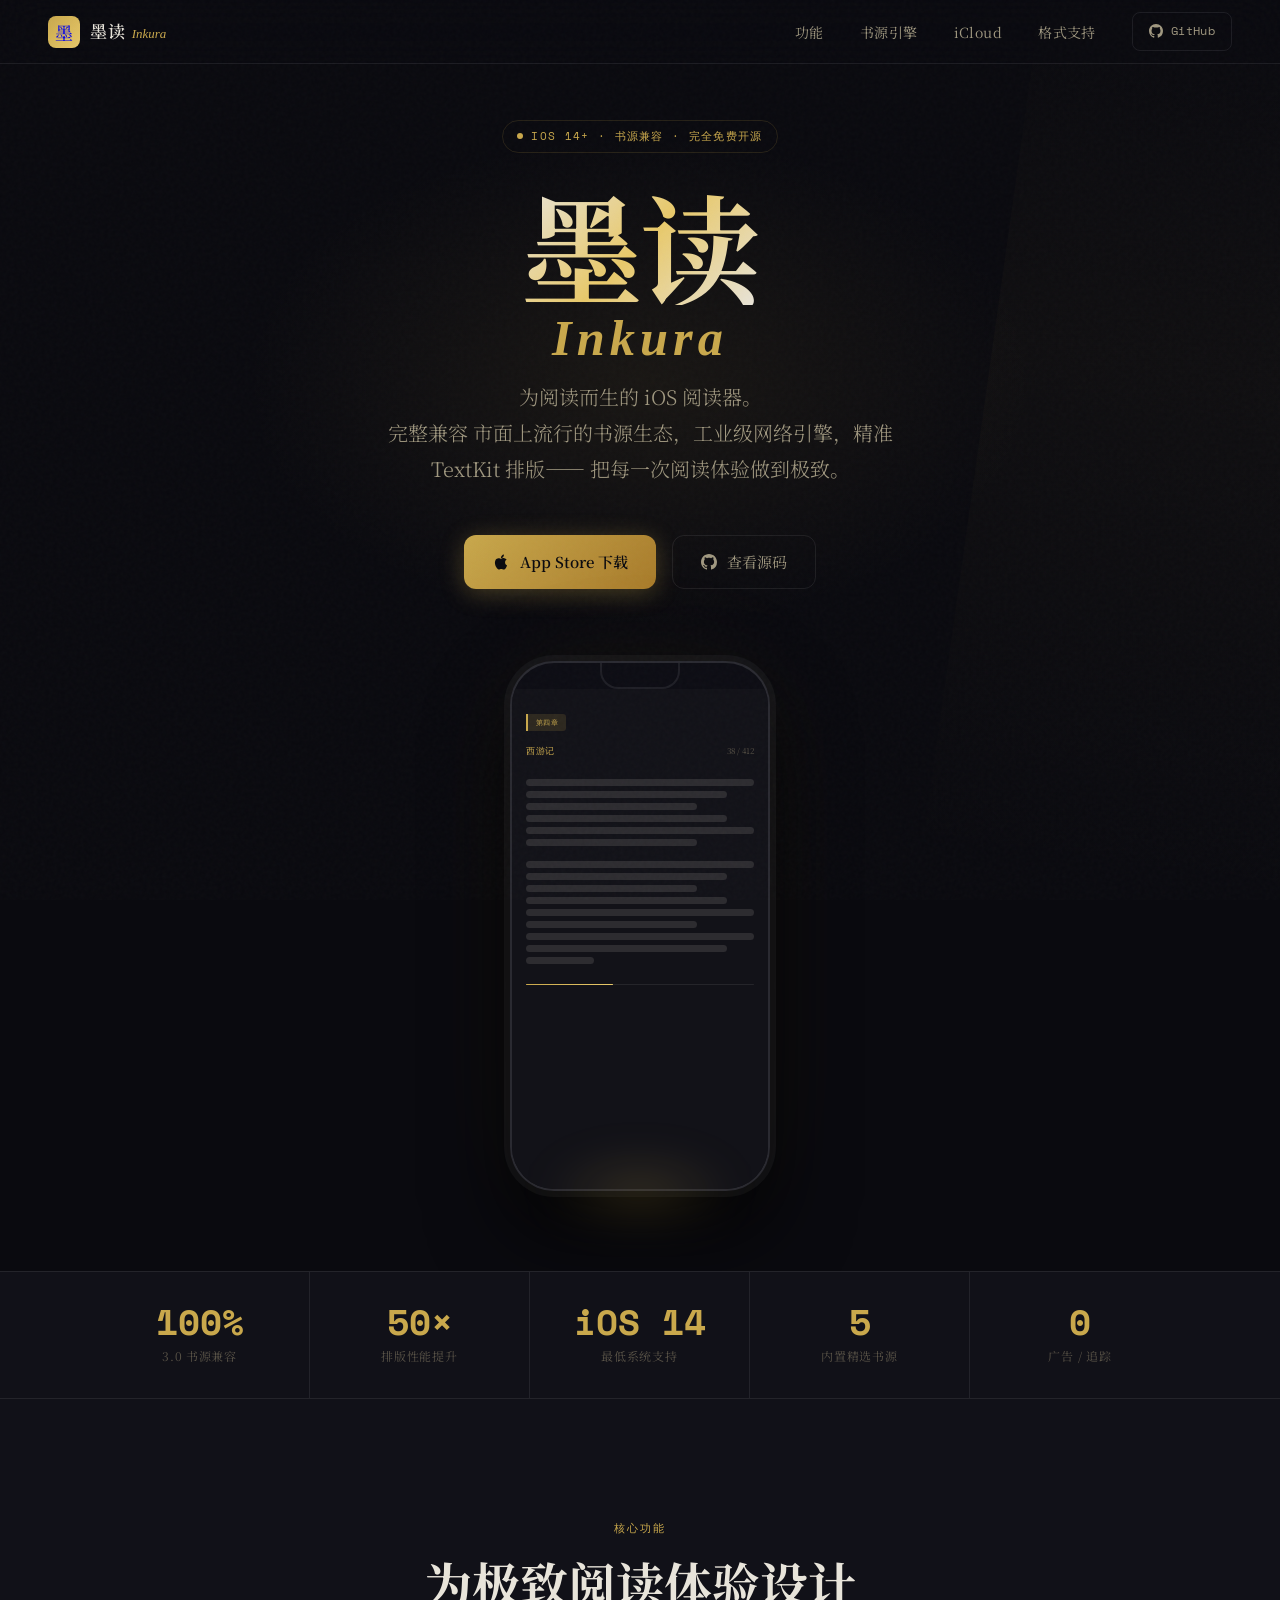
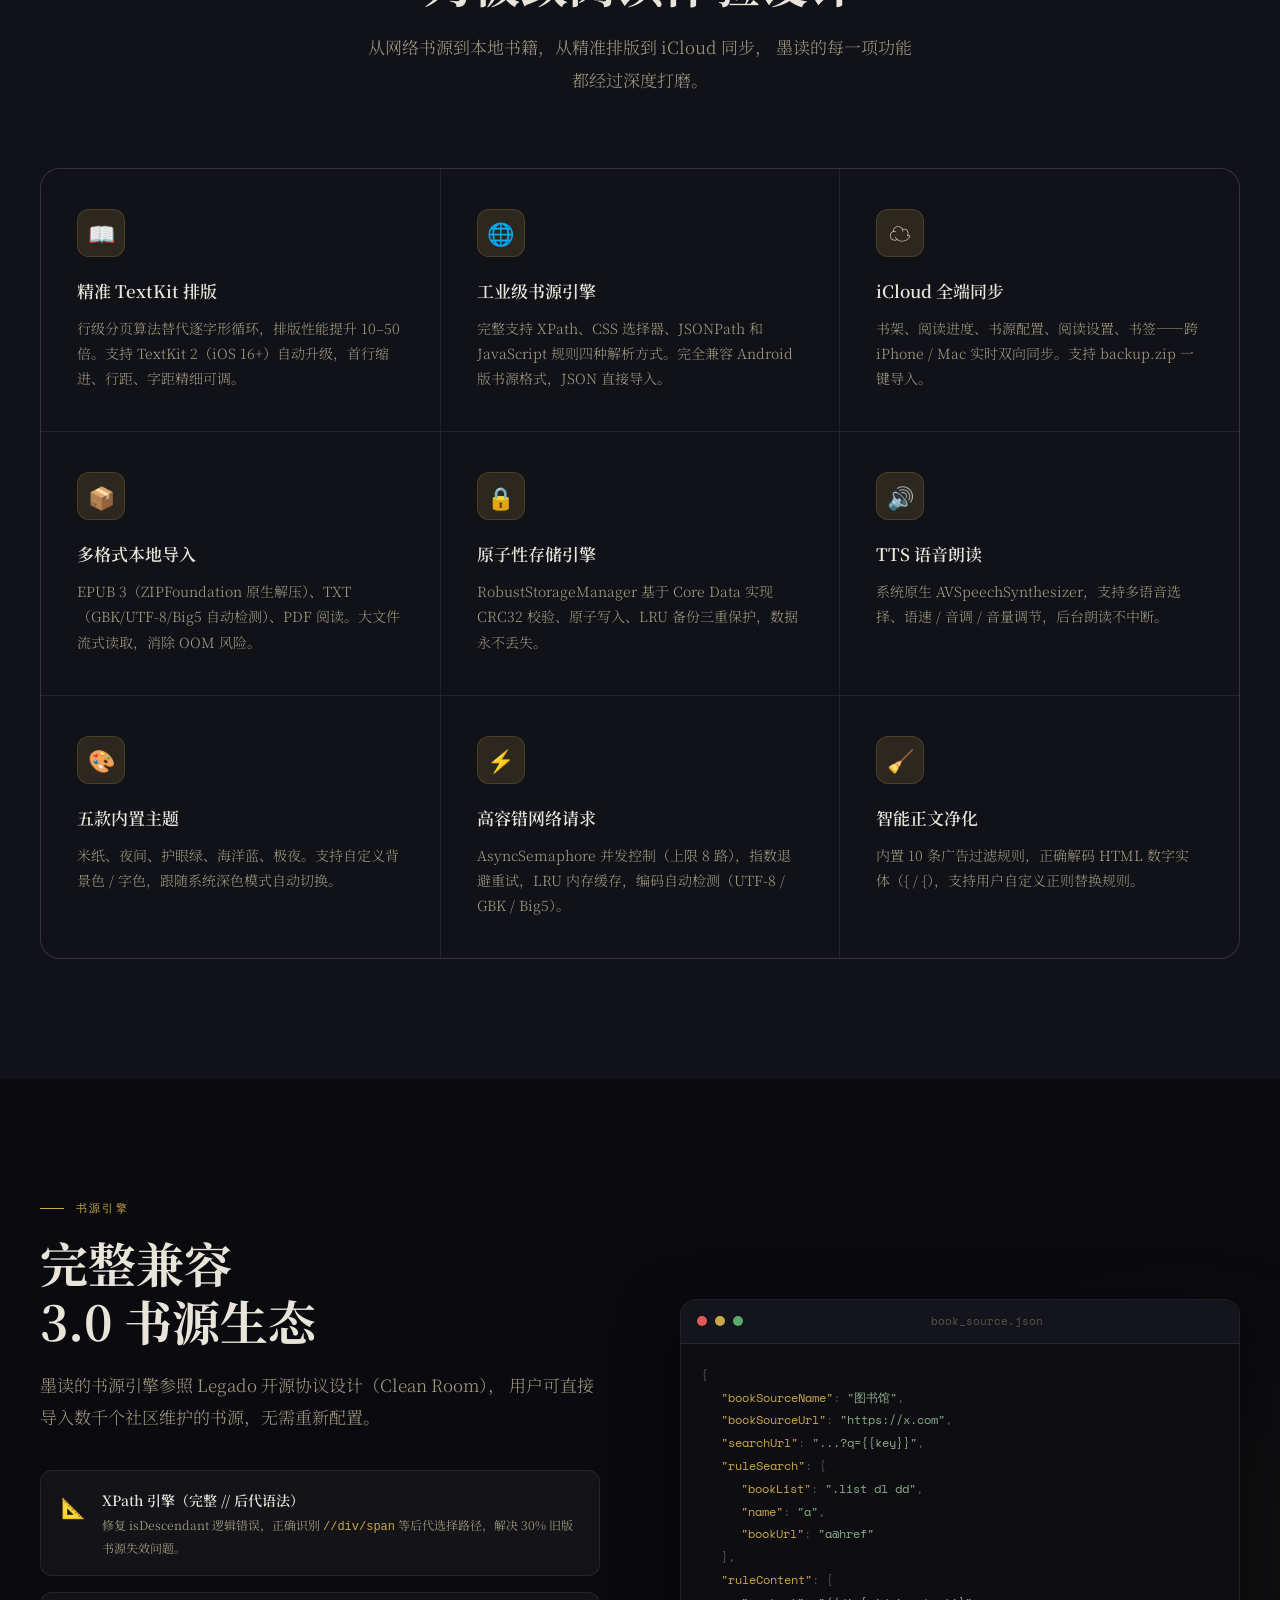
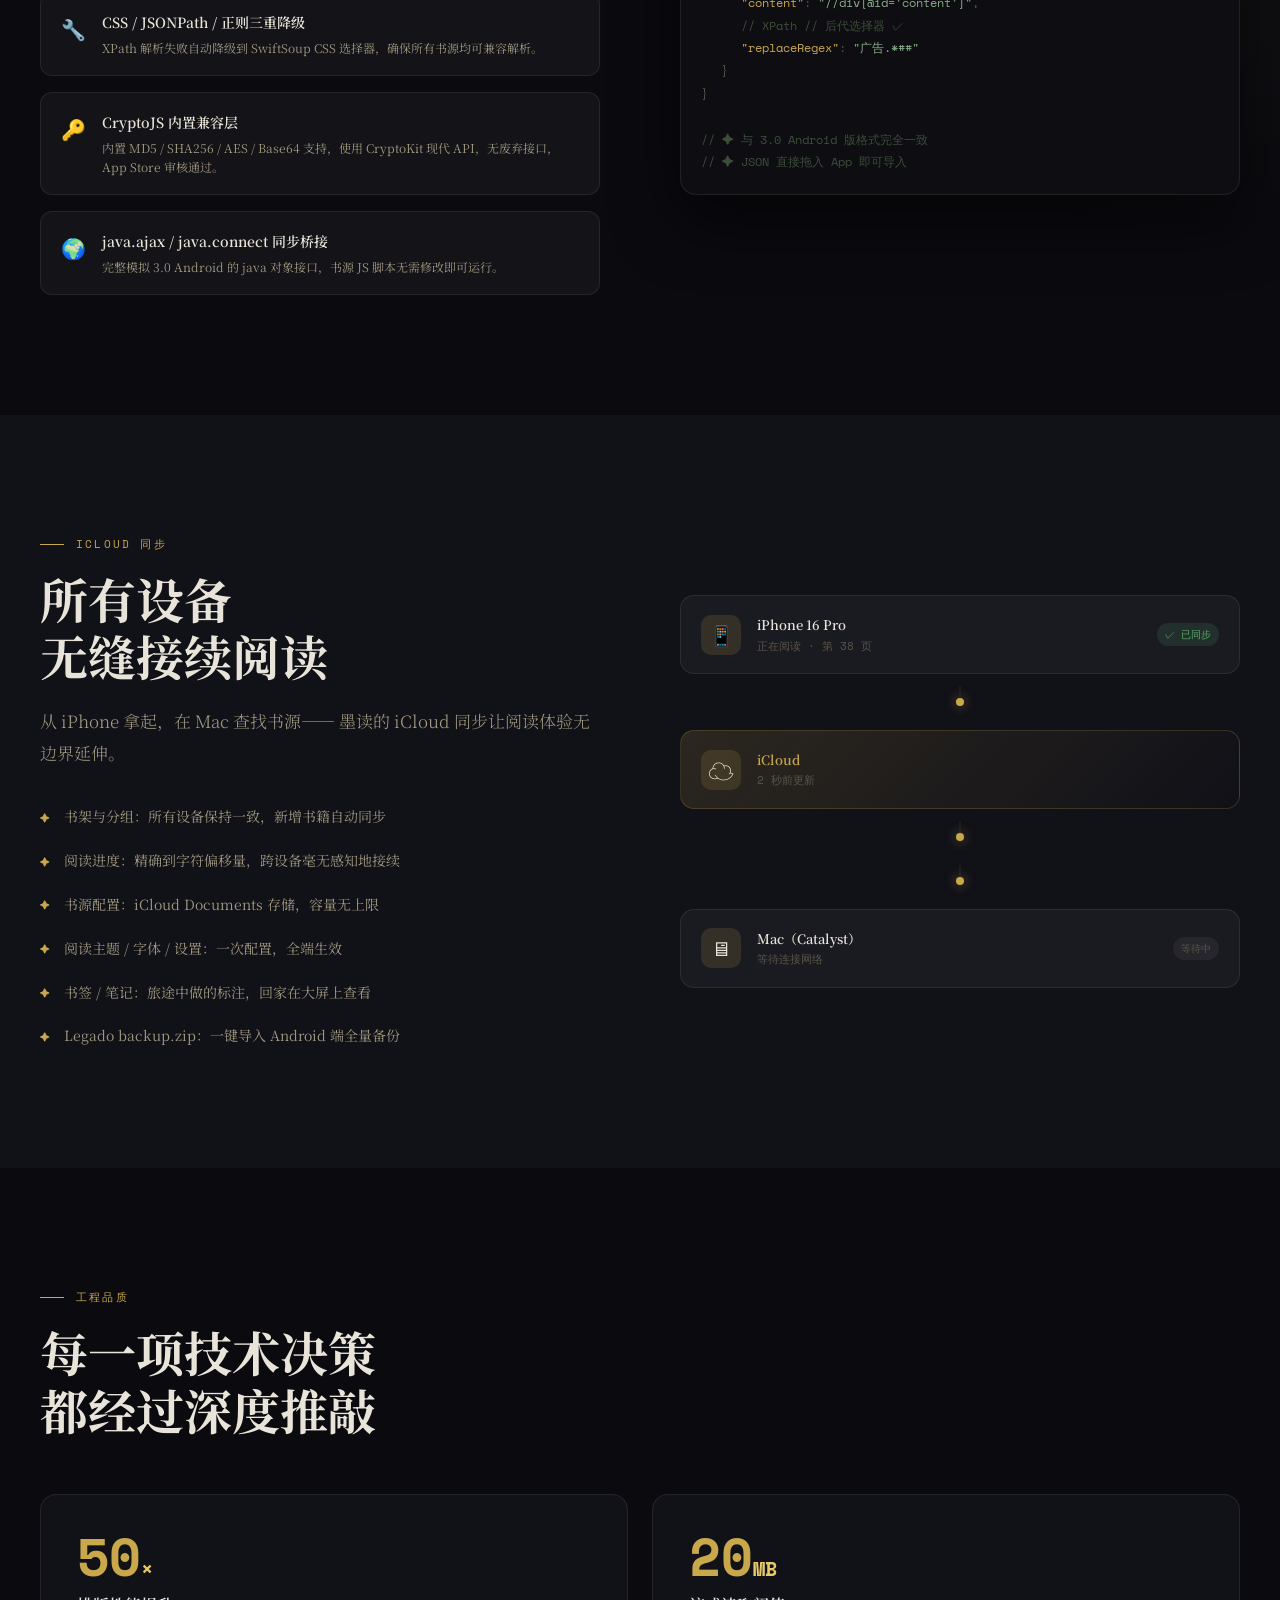
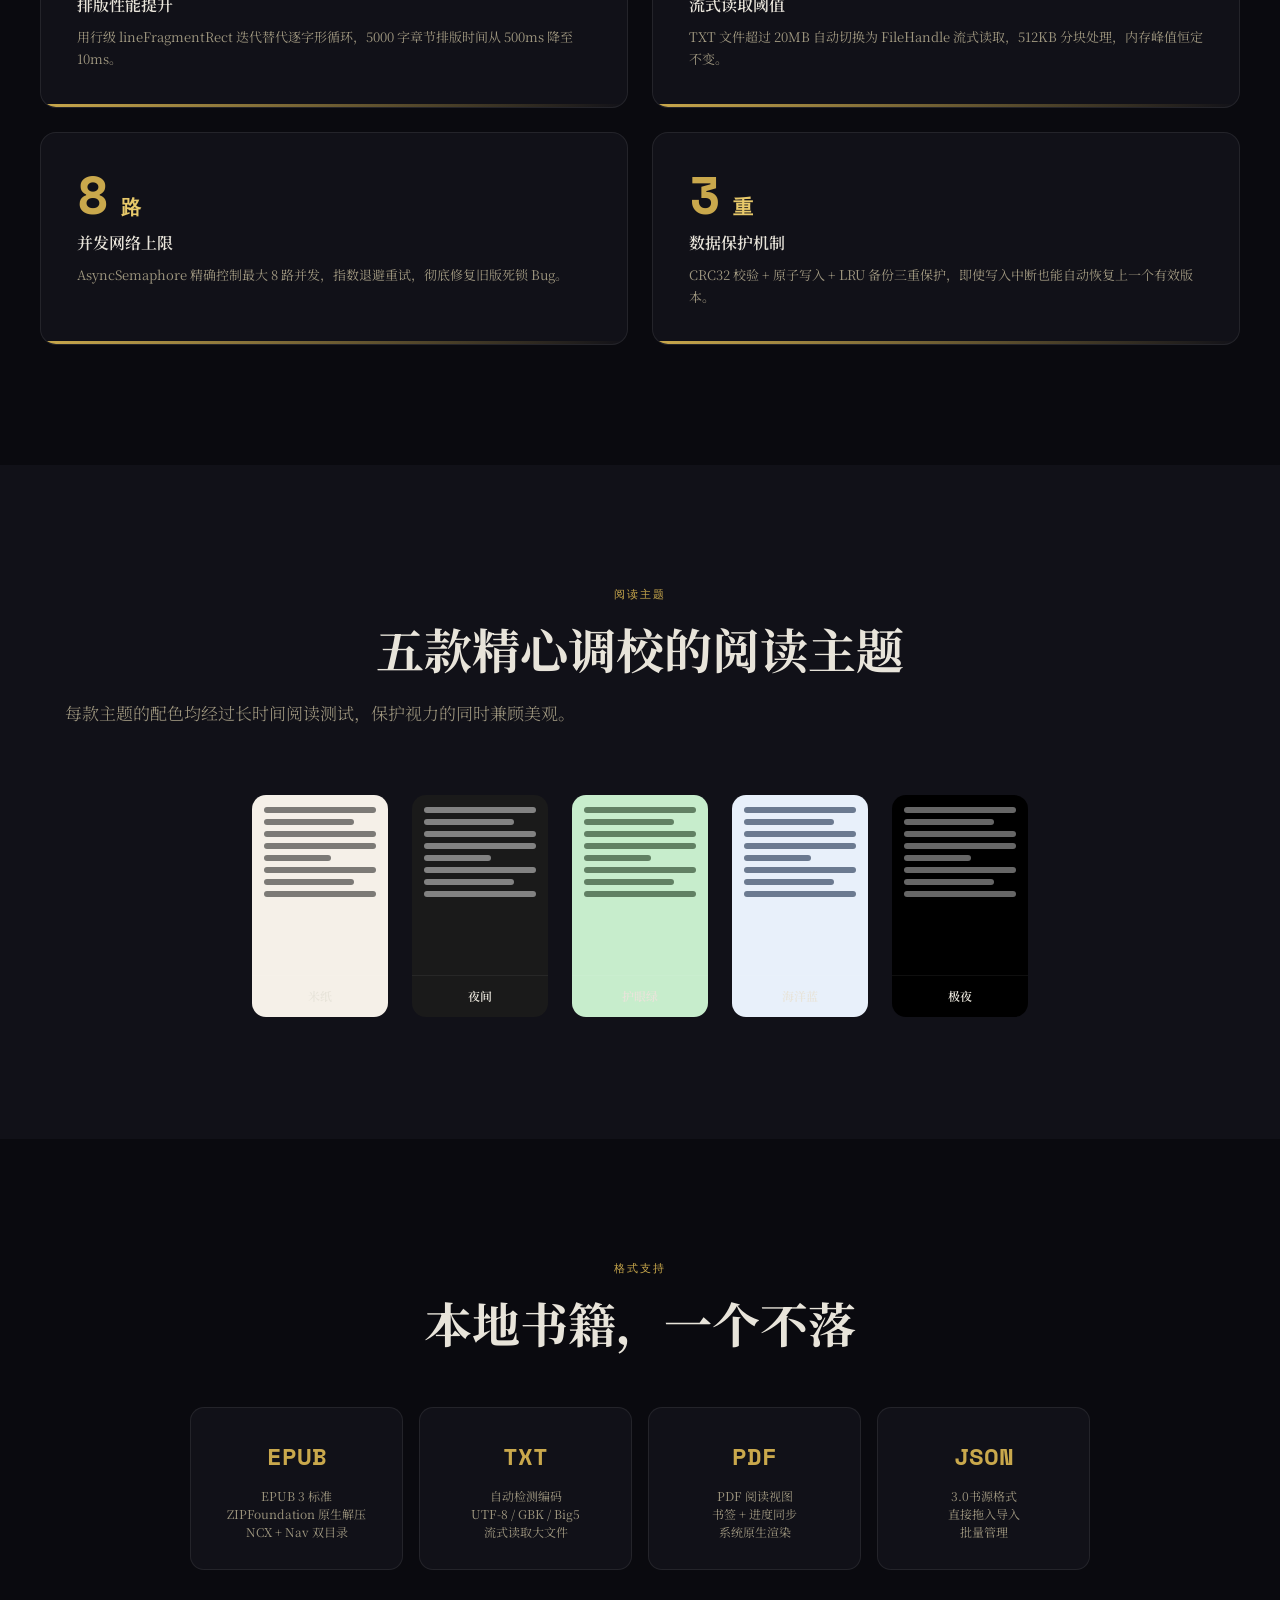
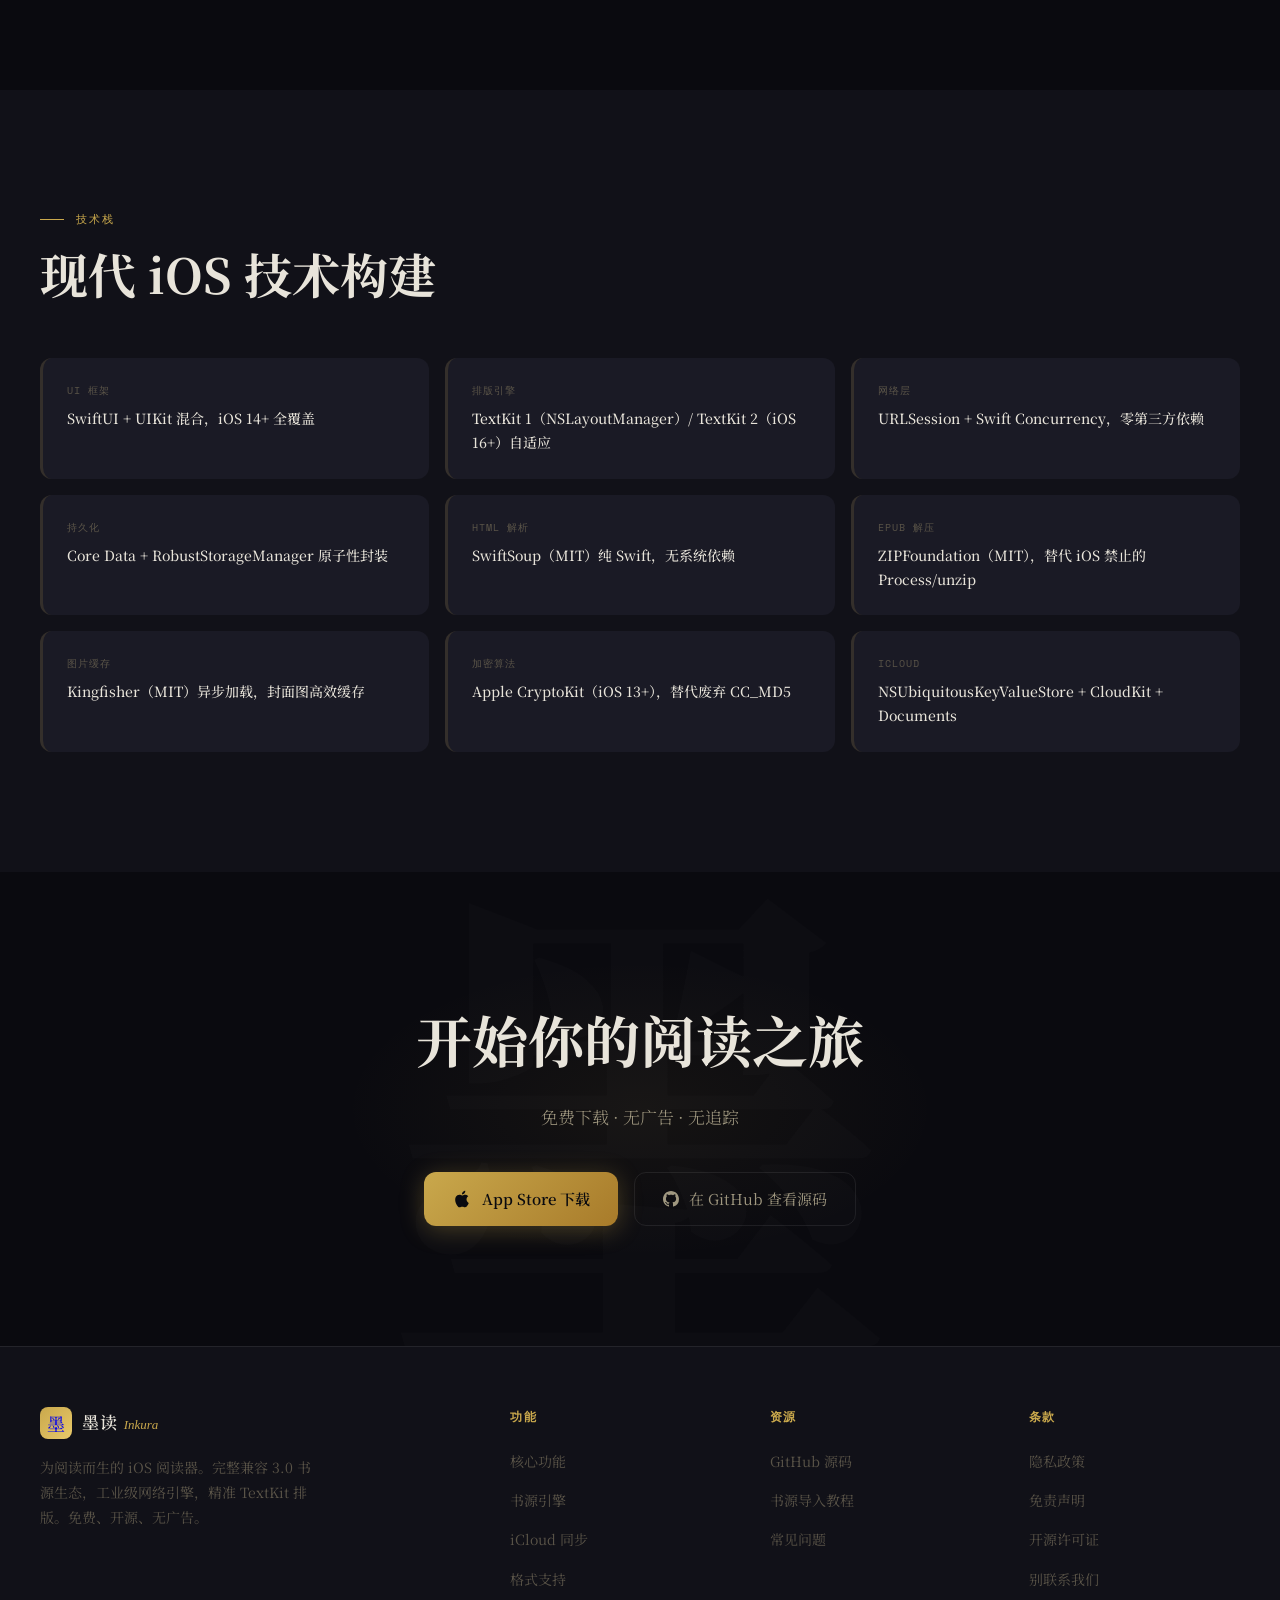
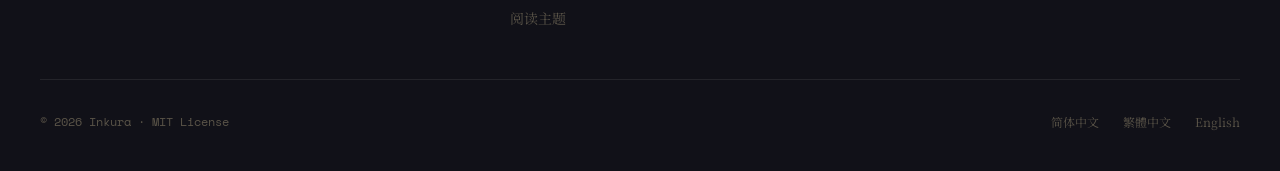
==== index.html @ 09b220a5 "Update index.html" ====
<!DOCTYPE html>
<html lang="zh-CN">
<head>
<meta charset="UTF-8">
<meta name="viewport" content="width=device-width, initial-scale=1.0">
<title>墨读 Inkura — 为阅读而生的 iOS 阅读器</title>
<link rel="preconnect" href="https://fonts.googleapis.com">
<link href="https://fonts.googleapis.com/css2?family=Noto+Serif+SC:wght@300;400;600;700&family=Space+Mono:wght@400;700&family=IM+Fell+English:ital@0;1&display=swap" rel="stylesheet">

<style>
/* ─────────────────────────────────────────────
   CSS Variables & Reset
───────────────────────────────────────────── */
:root {
  --ink:      #0a0a0f;
  --ink-2:    #111118;
  --ink-3:    #1a1a25;
  --surface:  rgba(255,255,255,0.04);
  --border:   rgba(255,255,255,0.08);
  --gold:     #c9a84c;
  --gold-2:   #e8c96a;
  --gold-dim: rgba(201,168,76,0.15);
  --text:     #e8e4da;
  --text-2:   #a09880;
  --text-3:   #5a5448;
  --red:      #e05a5a;
  --radius:   16px;
  --font-serif: 'Noto Serif SC', 'Songti SC', Georgia, serif;
  --font-mono: 'Space Mono', monospace;
  --font-en:  'IM Fell English', Georgia, serif;
}

*, *::before, *::after { box-sizing: border-box; margin: 0; padding: 0; }

html { scroll-behavior: smooth; }

body {
  background: var(--ink);
  color: var(--text);
  font-family: var(--font-serif);
  line-height: 1.7;
  overflow-x: hidden;
  -webkit-font-smoothing: antialiased;
}

/* ─────────────────────────────────────────────
   Grain overlay
───────────────────────────────────────────── */
body::before {
  content: '';
  position: fixed; inset: 0; z-index: 9999;
  pointer-events: none;
  opacity: 0.025;
  background-image: url("data:image/svg+xml,%3Csvg viewBox='0 0 256 256' xmlns='http://www.w3.org/2000/svg'%3E%3Cfilter id='noise'%3E%3CfeTurbulence type='fractalNoise' baseFrequency='0.9' numOctaves='4' stitchTiles='stitch'/%3E%3C/filter%3E%3Crect width='100%25' height='100%25' filter='url(%23noise)'/%3E%3C/svg%3E");
}

/* ─────────────────────────────────────────────
   Scrollbar
───────────────────────────────────────────── */
::-webkit-scrollbar { width: 4px; }
::-webkit-scrollbar-track { background: var(--ink); }
::-webkit-scrollbar-thumb { background: var(--gold-dim); border-radius: 2px; }

/* ─────────────────────────────────────────────
   Nav
───────────────────────────────────────────── */
nav {
  position: fixed; top: 0; left: 0; right: 0; z-index: 100;
  height: 64px;
  display: flex; align-items: center; justify-content: space-between;
  padding: 0 48px;
  background: rgba(10,10,15,0.8);
  backdrop-filter: blur(24px) saturate(180%);
  border-bottom: 1px solid var(--border);
  transition: background 0.3s;
}

.nav-logo {
  display: flex; align-items: center; gap: 10px;
  text-decoration: none;
}
.nav-logo-mark {
  width: 32px; height: 32px;
  background: linear-gradient(135deg, var(--gold), var(--gold-2));
  border-radius: 8px;
  display: flex; align-items: center; justify-content: center;
  font-size: 18px; line-height: 1;
}
.nav-logo-text {
  font-family: var(--font-serif);
  font-size: 17px;
  font-weight: 600;
  color: var(--text);
  letter-spacing: 0.05em;
}
.nav-logo-en {
  font-family: var(--font-en);
  font-style: italic;
  color: var(--gold);
  font-size: 13px;
  margin-left: 2px;
}

.nav-links {
  display: flex; align-items: center; gap: 36px;
  list-style: none;
}
.nav-links a {
  color: var(--text-2);
  text-decoration: none;
  font-size: 14px;
  letter-spacing: 0.03em;
  transition: color 0.2s;
}
.nav-links a:hover { color: var(--text); }

.nav-github {
  display: flex; align-items: center; gap: 8px;
  padding: 8px 16px;
  border: 1px solid var(--border);
  border-radius: 8px;
  color: var(--text-2) !important;
  font-family: var(--font-mono);
  font-size: 12px !important;
  transition: border-color 0.2s, color 0.2s !important;
}
.nav-github:hover { border-color: var(--gold) !important; color: var(--gold) !important; }
.nav-github svg { flex-shrink: 0; }

/* ─────────────────────────────────────────────
   Hero
───────────────────────────────────────────── */
.hero {
  min-height: 100vh;
  display: flex; flex-direction: column;
  align-items: center; justify-content: center;
  padding: 120px 24px 80px;
  position: relative;
  overflow: hidden;
}

/* Radial glow behind hero text */
.hero::before {
  content: '';
  position: absolute;
  top: 30%; left: 50%; transform: translate(-50%, -50%);
  width: 800px; height: 500px;
  background: radial-gradient(ellipse, rgba(201,168,76,0.08) 0%, transparent 70%);
  pointer-events: none;
}

/* Ink brush stroke decoration */
.hero-stroke {
  position: absolute; top: 0; right: -100px;
  width: 400px; height: 100vh;
  opacity: 0.03;
  background: linear-gradient(180deg, transparent 0%, var(--gold) 40%, transparent 100%);
  transform: rotate(8deg);
  pointer-events: none;
}

.hero-badge {
  display: inline-flex; align-items: center; gap: 8px;
  padding: 6px 14px;
  border: 1px solid var(--gold-dim);
  border-radius: 100px;
  font-family: var(--font-mono);
  font-size: 11px;
  color: var(--gold);
  letter-spacing: 0.12em;
  text-transform: uppercase;
  margin-bottom: 32px;
  animation: fadeInDown 0.8s ease both;
}
.hero-badge-dot {
  width: 6px; height: 6px;
  background: var(--gold);
  border-radius: 50%;
  animation: pulse 2s ease infinite;
}

@keyframes pulse {
  0%, 100% { opacity: 1; transform: scale(1); }
  50% { opacity: 0.4; transform: scale(0.8); }
}

.hero-title {
  font-size: clamp(56px, 10vw, 120px);
  font-weight: 700;
  line-height: 1;
  letter-spacing: -0.02em;
  text-align: center;
  margin-bottom: 16px;
  animation: fadeInUp 0.9s 0.1s ease both;
}

.hero-title-cn {
  display: block;
  background: linear-gradient(135deg, #e8e4da 0%, var(--gold-2) 50%, #e8e4da 100%);
  background-clip: text; -webkit-background-clip: text;
  -webkit-text-fill-color: transparent;
}

.hero-title-en {
  display: block;
  font-family: var(--font-en);
  font-style: italic;
  font-size: 0.42em;
  color: var(--gold);
  -webkit-text-fill-color: var(--gold);
  letter-spacing: 0.1em;
  margin-top: 8px;
}

.hero-sub {
  font-size: clamp(16px, 2.5vw, 20px);
  color: var(--text-2);
  text-align: center;
  max-width: 560px;
  line-height: 1.8;
  margin-bottom: 48px;
  font-weight: 300;
  animation: fadeInUp 1s 0.2s ease both;
}

.hero-actions {
  display: flex; align-items: center; gap: 16px;
  flex-wrap: wrap; justify-content: center;
  animation: fadeInUp 1s 0.3s ease both;
}

.btn-primary {
  display: inline-flex; align-items: center; gap: 10px;
  padding: 14px 28px;
  background: linear-gradient(135deg, var(--gold), #a87b2a);
  color: var(--ink);
  font-family: var(--font-serif);
  font-size: 15px;
  font-weight: 600;
  border-radius: 12px;
  text-decoration: none;
  transition: transform 0.2s, box-shadow 0.2s;
  box-shadow: 0 4px 24px rgba(201,168,76,0.3);
}
.btn-primary:hover {
  transform: translateY(-2px);
  box-shadow: 0 8px 32px rgba(201,168,76,0.4);
}

.btn-secondary {
  display: inline-flex; align-items: center; gap: 10px;
  padding: 13px 28px;
  border: 1px solid var(--border);
  color: var(--text-2);
  font-family: var(--font-serif);
  font-size: 15px;
  border-radius: 12px;
  text-decoration: none;
  transition: border-color 0.2s, color 0.2s, background 0.2s;
}
.btn-secondary:hover {
  border-color: var(--gold);
  color: var(--gold);
  background: var(--gold-dim);
}

/* ─────────────────────────────────────────────
   Phone mockup
───────────────────────────────────────────── */
.hero-mockup {
  margin-top: 72px;
  position: relative;
  animation: floatUp 1s 0.4s ease both;
}

.phone-frame {
  width: 260px;
  height: 530px;
  background: #0d0d14;
  border-radius: 44px;
  border: 2px solid rgba(255,255,255,0.12);
  box-shadow:
    0 0 0 6px rgba(255,255,255,0.04),
    0 40px 80px rgba(0,0,0,0.8),
    0 0 120px rgba(201,168,76,0.06);
  position: relative;
  overflow: hidden;
  display: flex; flex-direction: column;
}

.phone-notch {
  width: 80px; height: 26px;
  background: #0d0d14;
  border-radius: 0 0 18px 18px;
  margin: 0 auto;
  position: relative; z-index: 2;
  border: 2px solid rgba(255,255,255,0.08);
  border-top: none;
}

.phone-screen {
  flex: 1;
  background: #121218;
  padding: 16px 14px;
  overflow: hidden;
}

/* Simulated reader UI */
.ps-header {
  display: flex; align-items: center; justify-content: space-between;
  margin-bottom: 20px;
}
.ps-title { font-size: 9px; color: var(--gold); letter-spacing: 0.08em; font-family: var(--font-mono); }
.ps-page { font-size: 8px; color: var(--text-3); }

.ps-content {
  display: flex; flex-direction: column; gap: 5px;
}
.ps-line {
  height: 7px;
  background: rgba(232,228,218,0.12);
  border-radius: 4px;
  animation: shimmer 3s ease infinite;
}
.ps-line:nth-child(odd) { width: 100%; }
.ps-line:nth-child(even) { width: 88%; }
.ps-line:nth-child(3n) { width: 75%; }
.ps-line:last-child { width: 45%; }

@keyframes shimmer {
  0%, 100% { opacity: 0.5; }
  50% { opacity: 1; }
}

.ps-chapter-tag {
  display: inline-block;
  padding: 3px 8px;
  background: var(--gold-dim);
  border-left: 2px solid var(--gold);
  color: var(--gold);
  font-size: 7px;
  border-radius: 0 3px 3px 0;
  margin-bottom: 12px;
  font-family: var(--font-mono);
  letter-spacing: 0.06em;
}

.ps-progress {
  margin-top: 20px;
  height: 1px;
  background: var(--border);
  border-radius: 1px;
  position: relative;
}
.ps-progress-fill {
  position: absolute; top: 0; left: 0;
  height: 100%; width: 38%;
  background: linear-gradient(90deg, var(--gold), var(--gold-2));
  border-radius: 1px;
}

/* Glow under phone */
.phone-glow {
  position: absolute;
  bottom: -40px; left: 50%; transform: translateX(-50%);
  width: 200px; height: 80px;
  background: radial-gradient(ellipse, rgba(201,168,76,0.2), transparent 70%);
  filter: blur(20px);
  pointer-events: none;
}

/* ─────────────────────────────────────────────
   Stat bar
───────────────────────────────────────────── */
.stats-bar {
  display: flex; justify-content: center; gap: 0;
  border-top: 1px solid var(--border);
  border-bottom: 1px solid var(--border);
  background: var(--ink-2);
  overflow: hidden;
}

.stat-item {
  flex: 1;
  max-width: 220px;
  padding: 32px 24px;
  text-align: center;
  border-right: 1px solid var(--border);
  transition: background 0.3s;
}
.stat-item:last-child { border-right: none; }
.stat-item:hover { background: var(--gold-dim); }

.stat-num {
  font-size: 36px;
  font-weight: 700;
  font-family: var(--font-mono);
  color: var(--gold);
  line-height: 1;
  margin-bottom: 6px;
}
.stat-label {
  font-size: 12px;
  color: var(--text-3);
  letter-spacing: 0.06em;
}

/* ─────────────────────────────────────────────
   Section Commons
───────────────────────────────────────────── */
section { padding: 120px 24px; }

.section-label {
  font-family: var(--font-mono);
  font-size: 11px;
  color: var(--gold);
  letter-spacing: 0.2em;
  text-transform: uppercase;
  margin-bottom: 16px;
  display: flex; align-items: center; gap: 12px;
}
.section-label::before {
  content: '';
  display: block; width: 24px; height: 1px;
  background: var(--gold);
}

.section-title {
  font-size: clamp(28px, 5vw, 48px);
  font-weight: 700;
  line-height: 1.2;
  margin-bottom: 20px;
}
.section-desc {
  font-size: 17px;
  color: var(--text-2);
  line-height: 1.9;
  max-width: 560px;
  font-weight: 300;
}

.container { max-width: 1200px; margin: 0 auto; }

/* ─────────────────────────────────────────────
   Features Grid
───────────────────────────────────────────── */
.features { background: var(--ink-2); }

.features-header {
  text-align: center;
  margin-bottom: 72px;
}
.features-header .section-label { justify-content: center; }
.features-header .section-label::before { display: none; }
.features-header .section-desc { margin: 0 auto; }

.features-grid {
  display: grid;
  grid-template-columns: repeat(3, 1fr);
  gap: 1px;
  background: var(--border);
  border: 1px solid var(--border);
  border-radius: 20px;
  overflow: hidden;
}

.feature-card {
  background: var(--ink-2);
  padding: 40px 36px;
  transition: background 0.3s;
  position: relative;
}
.feature-card::before {
  content: '';
  position: absolute; top: 0; left: 0; right: 0;
  height: 2px;
  background: linear-gradient(90deg, transparent, var(--gold), transparent);
  opacity: 0;
  transition: opacity 0.3s;
}
.feature-card:hover { background: var(--ink-3); }
.feature-card:hover::before { opacity: 1; }

.feature-icon {
  width: 48px; height: 48px;
  background: var(--gold-dim);
  border: 1px solid rgba(201,168,76,0.2);
  border-radius: 12px;
  display: flex; align-items: center; justify-content: center;
  font-size: 22px;
  margin-bottom: 20px;
}
.feature-name {
  font-size: 17px;
  font-weight: 600;
  margin-bottom: 10px;
  color: var(--text);
}
.feature-desc {
  font-size: 14px;
  color: var(--text-2);
  line-height: 1.8;
  font-weight: 300;
}

/* ─────────────────────────────────────────────
   Book Source Engine Section
───────────────────────────────────────────── */
.engine-section {
  background: var(--ink);
  position: relative;
  overflow: hidden;
}
.engine-section::before {
  content: '';
  position: absolute; right: -200px; top: 50%; transform: translateY(-50%);
  width: 600px; height: 600px;
  border-radius: 50%;
  background: radial-gradient(circle, rgba(201,168,76,0.04) 0%, transparent 70%);
  pointer-events: none;
}

.engine-layout {
  display: grid;
  grid-template-columns: 1fr 1fr;
  gap: 80px;
  align-items: center;
}

.engine-terminal {
  background: #0d0d12;
  border: 1px solid var(--border);
  border-radius: 16px;
  overflow: hidden;
  box-shadow: 0 24px 64px rgba(0,0,0,0.5);
}

.terminal-bar {
  padding: 12px 16px;
  background: #14141c;
  border-bottom: 1px solid var(--border);
  display: flex; align-items: center; gap: 8px;
}
.terminal-dot { width: 10px; height: 10px; border-radius: 50%; }
.terminal-dot.r { background: #e05a5a; }
.terminal-dot.y { background: var(--gold); }
.terminal-dot.g { background: #5aaa6a; }
.terminal-title {
  font-family: var(--font-mono);
  font-size: 11px;
  color: var(--text-3);
  margin-left: auto; margin-right: auto;
}

.terminal-body {
  padding: 20px;
  font-family: var(--font-mono);
  font-size: 12px;
  line-height: 1.9;
}
.t-comment { color: #3d4d3a; }
.t-key { color: var(--gold); }
.t-string { color: #8aad8a; }
.t-num { color: #7ab8d4; }
.t-bracket { color: var(--text-3); }
.t-indent { padding-left: 20px; }
.t-indent2 { padding-left: 40px; }

/* Capability list */
.capability-list {
  display: flex; flex-direction: column; gap: 16px;
  margin-top: 36px;
}
.cap-item {
  display: flex; align-items: flex-start; gap: 16px;
  padding: 18px 20px;
  background: var(--surface);
  border: 1px solid var(--border);
  border-radius: 12px;
  transition: border-color 0.2s, background 0.2s;
}
.cap-item:hover {
  border-color: var(--gold-dim);
  background: var(--gold-dim);
}
.cap-icon { font-size: 20px; flex-shrink: 0; margin-top: 1px; }
.cap-info h4 { font-size: 14px; font-weight: 600; margin-bottom: 3px; color: var(--text); }
.cap-info p { font-size: 12px; color: var(--text-2); line-height: 1.6; }

/* ─────────────────────────────────────────────
   iCloud Section
───────────────────────────────────────────── */
.icloud-section {
  background: var(--ink-2);
}

.icloud-layout {
  display: grid;
  grid-template-columns: 1fr 1fr;
  gap: 80px;
  align-items: center;
}

.sync-visual {
  display: flex; flex-direction: column; gap: 12px;
  position: relative;
}

.sync-device {
  display: flex; align-items: center; gap: 16px;
  padding: 18px 20px;
  background: var(--surface);
  border: 1px solid var(--border);
  border-radius: 14px;
  position: relative;
  transition: transform 0.3s, border-color 0.3s;
}
.sync-device:hover { transform: translateX(6px); border-color: var(--gold-dim); }

.sync-device-icon {
  width: 40px; height: 40px;
  background: var(--gold-dim);
  border-radius: 10px;
  display: flex; align-items: center; justify-content: center;
  font-size: 20px;
  flex-shrink: 0;
}
.sync-device-name { font-size: 13px; font-weight: 600; }
.sync-device-status {
  font-size: 11px;
  color: var(--text-3);
  font-family: var(--font-mono);
}
.sync-badge {
  margin-left: auto;
  padding: 3px 8px;
  background: rgba(90,170,106,0.15);
  color: #5aaa6a;
  border-radius: 100px;
  font-size: 10px;
  font-family: var(--font-mono);
}

.sync-connector {
  display: flex; align-items: center; justify-content: center;
  height: 32px;
  position: relative;
}
.sync-connector::before {
  content: '';
  position: absolute; top: 50%; left: 50%; transform: translate(-50%,-50%);
  width: 1px; height: 100%;
  background: linear-gradient(180deg, var(--gold-dim), transparent);
}
.sync-connector-dot {
  width: 8px; height: 8px;
  background: var(--gold);
  border-radius: 50%;
  position: relative; z-index: 1;
  box-shadow: 0 0 12px rgba(201,168,76,0.5);
  animation: pulse 2s ease infinite;
}

.icloud-features {
  display: flex; flex-direction: column; gap: 20px;
  margin-top: 36px;
}
.icf-item {
  display: flex; align-items: center; gap: 14px;
  font-size: 14px; color: var(--text-2);
}
.icf-item::before {
  content: '✦';
  color: var(--gold);
  font-size: 10px;
  flex-shrink: 0;
}

/* ─────────────────────────────────────────────
   Performance Section
───────────────────────────────────────────── */
.perf-section { background: var(--ink); }

.perf-grid {
  display: grid;
  grid-template-columns: repeat(2, 1fr);
  gap: 24px;
  margin-top: 56px;
}

.perf-card {
  padding: 36px;
  background: var(--ink-2);
  border: 1px solid var(--border);
  border-radius: 16px;
  position: relative;
  overflow: hidden;
  transition: transform 0.3s, border-color 0.3s;
}
.perf-card:hover { transform: translateY(-4px); border-color: var(--gold-dim); }

.perf-card::after {
  content: '';
  position: absolute; bottom: 0; left: 0; right: 0;
  height: 3px;
  background: linear-gradient(90deg, var(--gold), transparent);
}

.perf-num {
  font-family: var(--font-mono);
  font-size: 52px;
  font-weight: 700;
  color: var(--gold);
  line-height: 1;
  margin-bottom: 8px;
}
.perf-unit {
  font-size: 20px;
  color: var(--gold-2);
}
.perf-title {
  font-size: 16px;
  font-weight: 600;
  margin-bottom: 8px;
}
.perf-desc {
  font-size: 13px;
  color: var(--text-2);
  line-height: 1.7;
}

/* ─────────────────────────────────────────────
   Themes Section
───────────────────────────────────────────── */
.themes-section {
  background: var(--ink-2);
}
.themes-header { text-align: center; margin-bottom: 64px; }
.themes-header .section-label { justify-content: center; }
.themes-header .section-label::before { display: none; }

.themes-row {
  display: flex; justify-content: center; gap: 20px;
  flex-wrap: wrap;
}

.theme-card {
  width: 140px;
  border-radius: 16px;
  overflow: hidden;
  border: 2px solid transparent;
  cursor: pointer;
  transition: transform 0.3s, border-color 0.3s;
}
.theme-card:hover { transform: translateY(-6px); border-color: var(--gold); }

.theme-preview {
  height: 180px;
  padding: 12px;
  display: flex; flex-direction: column; gap: 6px;
}
.theme-line {
  height: 6px;
  border-radius: 3px;
  opacity: 0.6;
}
.theme-line-long { width: 100%; }
.theme-line-mid { width: 80%; }
.theme-line-short { width: 60%; }

/* Theme colors */
.t-paper  { background: #F5F0E8; }
.t-paper  .theme-line { background: #2C2C2C; }
.t-night  { background: #1A1A1A; }
.t-night  .theme-line { background: #C8C8C8; }
.t-green  { background: #C7EDCC; }
.t-green  .theme-line { background: #1F3A1F; }
.t-blue   { background: #E8F0FA; }
.t-blue   .theme-line { background: #1A2C4A; }
.t-amoled { background: #000000; }
.t-amoled .theme-line { background: #AAAAAA; }

.theme-label {
  padding: 10px 12px;
  font-size: 12px;
  text-align: center;
  font-weight: 600;
  border-top: 1px solid rgba(255,255,255,0.06);
}

.t-paper  .theme-label { background: #ede8e0; color: #2C2C2C; }
.t-night  .theme-label { background: #111; color: #C8C8C8; }
.t-green  .theme-label { background: #b8ddb8; color: #1F3A1F; }
.t-blue   .theme-label { background: #d4e4f0; color: #1A2C4A; }
.t-amoled .theme-label { background: #0a0a0a; color: #888; }

/* ─────────────────────────────────────────────
   Format Support
───────────────────────────────────────────── */
.formats-section { background: var(--ink); }
.formats-header { text-align: center; margin-bottom: 56px; }
.formats-header .section-label { justify-content: center; }
.formats-header .section-label::before { display: none; }

.formats-grid {
  display: grid;
  grid-template-columns: repeat(4, 1fr);
  gap: 16px;
  max-width: 900px;
  margin: 0 auto;
}

.format-card {
  padding: 28px 20px;
  background: var(--ink-2);
  border: 1px solid var(--border);
  border-radius: 14px;
  text-align: center;
  transition: transform 0.3s, border-color 0.3s, background 0.3s;
}
.format-card:hover {
  transform: translateY(-4px);
  border-color: var(--gold-dim);
  background: var(--ink-3);
}

.format-ext {
  font-family: var(--font-mono);
  font-size: 24px;
  font-weight: 700;
  color: var(--gold);
  margin-bottom: 10px;
}
.format-name {
  font-size: 12px;
  color: var(--text-2);
  line-height: 1.5;
}

/* ─────────────────────────────────────────────
   Tech Details
───────────────────────────────────────────── */
.tech-section {
  background: var(--ink-2);
}

.tech-grid {
  display: grid;
  grid-template-columns: repeat(3, 1fr);
  gap: 16px;
  margin-top: 56px;
}

.tech-item {
  padding: 24px;
  background: var(--ink-3);
  border-radius: 12px;
  border-left: 3px solid var(--gold-dim);
  transition: border-color 0.2s;
}
.tech-item:hover { border-color: var(--gold); }
.tech-item-label {
  font-family: var(--font-mono);
  font-size: 10px;
  color: var(--text-3);
  letter-spacing: 0.1em;
  text-transform: uppercase;
  margin-bottom: 8px;
}
.tech-item-value {
  font-size: 14px;
  color: var(--text);
  font-weight: 500;
}

/* ─────────────────────────────────────────────
   CTA
───────────────────────────────────────────── */
.cta-section {
  background: var(--ink);
  text-align: center;
  padding: 120px 24px;
  position: relative;
  overflow: hidden;
}

.cta-section::before {
  content: '';
  position: absolute; top: 50%; left: 50%; transform: translate(-50%,-50%);
  width: 600px; height: 300px;
  background: radial-gradient(ellipse, rgba(201,168,76,0.06) 0%, transparent 70%);
}

.cta-section::after {
  content: '墨';
  position: absolute;
  font-size: 500px;
  font-weight: 900;
  color: rgba(255,255,255,0.012);
  top: 50%; left: 50%; transform: translate(-50%,-50%);
  pointer-events: none;
  line-height: 1;
  user-select: none;
}

.cta-title {
  font-size: clamp(32px, 5vw, 56px);
  font-weight: 700;
  margin-bottom: 16px;
  position: relative; z-index: 1;
}
.cta-sub {
  font-size: 17px;
  color: var(--text-2);
  margin-bottom: 40px;
  position: relative; z-index: 1;
  font-weight: 300;
}
.cta-actions {
  display: flex; justify-content: center; gap: 16px;
  flex-wrap: wrap;
  position: relative; z-index: 1;
}

/* App Store badge */
.appstore-btn {
  display: inline-flex; align-items: center; gap: 12px;
  padding: 12px 24px;
  background: var(--text);
  color: var(--ink);
  border-radius: 12px;
  text-decoration: none;
  font-size: 14px;
  font-weight: 700;
  transition: transform 0.2s, opacity 0.2s;
}
.appstore-btn:hover { transform: translateY(-2px); opacity: 0.9; }
.appstore-btn svg { width: 20px; height: 20px; }

/* ─────────────────────────────────────────────
   Footer
───────────────────────────────────────────── */
footer {
  background: var(--ink-2);
  border-top: 1px solid var(--border);
  padding: 60px 24px 40px;
}

.footer-grid {
  max-width: 1200px;
  margin: 0 auto;
  display: grid;
  grid-template-columns: 2fr 1fr 1fr 1fr;
  gap: 48px;
  padding-bottom: 48px;
  border-bottom: 1px solid var(--border);
  margin-bottom: 32px;
}

.footer-brand p {
  font-size: 14px;
  color: var(--text-3);
  line-height: 1.8;
  margin-top: 16px;
  max-width: 280px;
}

.footer-col h4 {
  font-size: 12px;
  font-family: var(--font-mono);
  color: var(--gold);
  letter-spacing: 0.1em;
  text-transform: uppercase;
  margin-bottom: 20px;
}
.footer-col ul { list-style: none; display: flex; flex-direction: column; gap: 12px; }
.footer-col a {
  font-size: 14px;
  color: var(--text-3);
  text-decoration: none;
  transition: color 0.2s;
}
.footer-col a:hover { color: var(--text); }

.footer-bottom {
  max-width: 1200px;
  margin: 0 auto;
  display: flex; align-items: center; justify-content: space-between;
}
.footer-copy {
  font-size: 12px;
  color: var(--text-3);
  font-family: var(--font-mono);
}
.footer-links {
  display: flex; gap: 24px;
}
.footer-links a {
  font-size: 12px;
  color: var(--text-3);
  text-decoration: none;
  transition: color 0.2s;
}
.footer-links a:hover { color: var(--text-2); }

/* ─────────────────────────────────────────────
   Divider ornament
───────────────────────────────────────────── */
.divider {
  display: flex; align-items: center; justify-content: center;
  padding: 0 24px;
  height: 1px;
}
.divider-line {
  flex: 1; height: 1px; background: var(--border);
}
.divider-ornament {
  padding: 0 20px;
  color: var(--text-3);
  font-size: 14px;
}

/* ─────────────────────────────────────────────
   Animations
───────────────────────────────────────────── */
@keyframes fadeInDown {
  from { opacity: 0; transform: translateY(-12px); }
  to   { opacity: 1; transform: translateY(0); }
}
@keyframes fadeInUp {
  from { opacity: 0; transform: translateY(20px); }
  to   { opacity: 1; transform: translateY(0); }
}
@keyframes floatUp {
  from { opacity: 0; transform: translateY(40px); }
  to   { opacity: 1; transform: translateY(0); }
}

/* Scroll reveal */
.reveal {
  opacity: 0; transform: translateY(24px);
  transition: opacity 0.7s ease, transform 0.7s ease;
}
.reveal.visible { opacity: 1; transform: translateY(0); }

/* ─────────────────────────────────────────────
   Responsive
───────────────────────────────────────────── */
@media (max-width: 900px) {
  nav { padding: 0 24px; }
  .nav-links { gap: 20px; }
  .nav-links li:not(:last-child):not(:nth-last-child(2)) { display: none; }

  .features-grid { grid-template-columns: 1fr 1fr; }
  .engine-layout { grid-template-columns: 1fr; gap: 48px; }
  .icloud-layout { grid-template-columns: 1fr; gap: 48px; }
  .perf-grid { grid-template-columns: 1fr 1fr; }
  .tech-grid { grid-template-columns: 1fr 1fr; }
  .formats-grid { grid-template-columns: repeat(2, 1fr); }

  .footer-grid { grid-template-columns: 1fr 1fr; }
}

@media (max-width: 640px) {
  section { padding: 80px 20px; }
  .features-grid { grid-template-columns: 1fr; }
  .perf-grid { grid-template-columns: 1fr; }
  .tech-grid { grid-template-columns: 1fr; }
  .formats-grid { grid-template-columns: repeat(2, 1fr); }
  .stats-bar { flex-wrap: wrap; }
  .stat-item { border-right: none; border-bottom: 1px solid var(--border); min-width: 50%; }
  .footer-grid { grid-template-columns: 1fr; }
  .footer-bottom { flex-direction: column; gap: 16px; text-align: center; }
}
</style>
</head>
<body>

<!-- ──────────── NAV ──────────── -->
<nav>
  <a href="#" class="nav-logo">
    <div class="nav-logo-mark">墨</div>
    <div>
      <span class="nav-logo-text">墨读</span>
      <span class="nav-logo-en">Inkura</span>
    </div>
  </a>
  <ul class="nav-links">
    <li><a href="#features">功能</a></li>
    <li><a href="#engine">书源引擎</a></li>
    <li><a href="#icloud">iCloud</a></li>
    <li><a href="#formats">格式支持</a></li>
    <li>
      <a href="#" class="nav-github" target="_blank">
        <svg width="14" height="14" viewBox="0 0 24 24" fill="currentColor">
          <path d="M12 0C5.37 0 0 5.37 0 12c0 5.31 3.435 9.795 8.205 11.385.6.105.825-.255.825-.57 0-.285-.015-1.23-.015-2.235-3.015.555-3.795-.735-4.035-1.41-.135-.345-.72-1.41-1.23-1.695-.42-.225-1.02-.78-.015-.795.945-.015 1.62.87 1.845 1.23 1.08 1.815 2.805 1.305 3.495.99.105-.78.42-1.305.765-1.605-2.67-.3-5.46-1.335-5.46-5.925 0-1.305.465-2.385 1.23-3.225-.12-.3-.54-1.53.12-3.18 0 0 1.005-.315 3.3 1.23.96-.27 1.98-.405 3-.405s2.04.135 3 .405c2.295-1.56 3.3-1.23 3.3-1.23.66 1.65.24 2.88.12 3.18.765.84 1.23 1.905 1.23 3.225 0 4.605-2.805 5.625-5.475 5.925.435.375.81 1.095.81 2.22 0 1.605-.015 2.895-.015 3.3 0 .315.225.69.825.57A12.02 12.02 0 0024 12c0-6.63-5.37-12-12-12z"/>
        </svg>
        GitHub
      </a>
    </li>
  </ul>
</nav>

<!-- ──────────── HERO ──────────── -->
<section class="hero">
  <div class="hero-stroke"></div>

  <div class="hero-badge">
    <span class="hero-badge-dot"></span>
    iOS 14+  ·  书源兼容  ·  完全免费开源
  </div>

  <h1 class="hero-title">
    <span class="hero-title-cn">墨读</span>
    <span class="hero-title-en">Inkura</span>
  </h1>

  <p class="hero-sub">
    为阅读而生的 iOS 阅读器。<br>
    完整兼容 市面上流行的书源生态，工业级网络引擎，精准 TextKit 排版——
    把每一次阅读体验做到极致。
  </p>

  <div class="hero-actions">
    <a href="#" class="btn-primary">
      <svg width="18" height="18" viewBox="0 0 24 24" fill="currentColor">
        <path d="M18.71 19.5c-.83 1.24-1.71 2.45-3.05 2.47-1.34.03-1.77-.79-3.29-.79-1.53 0-2 .77-3.27.82-1.31.05-2.3-1.32-3.14-2.53C4.25 17 2.94 12.45 4.7 9.39c.87-1.52 2.43-2.48 4.12-2.51 1.28-.02 2.5.87 3.29.87.78 0 2.26-1.07 3.8-.91.65.03 2.47.26 3.64 1.98-.09.06-2.17 1.28-2.15 3.81.03 3.02 2.65 4.03 2.68 4.04-.03.07-.42 1.44-1.38 2.83M13 3.5c.73-.83 1.94-1.46 2.94-1.5.13 1.17-.34 2.35-1.04 3.19-.69.85-1.83 1.51-2.95 1.42-.15-1.15.41-2.35 1.05-3.11z"/>
      </svg>
      App Store 下载
    </a>
    <a href="#" class="btn-secondary" target="_blank">
      <svg width="16" height="16" viewBox="0 0 24 24" fill="currentColor">
        <path d="M12 0C5.37 0 0 5.37 0 12c0 5.31 3.435 9.795 8.205 11.385.6.105.825-.255.825-.57 0-.285-.015-1.23-.015-2.235-3.015.555-3.795-.735-4.035-1.41-.135-.345-.72-1.41-1.23-1.695-.42-.225-1.02-.78-.015-.795.945-.015 1.62.87 1.845 1.23 1.08 1.815 2.805 1.305 3.495.99.105-.78.42-1.305.765-1.605-2.67-.3-5.46-1.335-5.46-5.925 0-1.305.465-2.385 1.23-3.225-.12-.3-.54-1.53.12-3.18 0 0 1.005-.315 3.3 1.23.96-.27 1.98-.405 3-.405s2.04.135 3 .405c2.295-1.56 3.3-1.23 3.3-1.23.66 1.65.24 2.88.12 3.18.765.84 1.23 1.905 1.23 3.225 0 4.605-2.805 5.625-5.475 5.925.435.375.81 1.095.81 2.22 0 1.605-.015 2.895-.015 3.3 0 .315.225.69.825.57A12.02 12.02 0 0024 12c0-6.63-5.37-12-12-12z"/>
      </svg>
      查看源码
    </a>
  </div>

  <div class="hero-mockup">
    <div class="phone-frame">
      <div class="phone-notch"></div>
      <div class="phone-screen">
        <div class="ps-chapter-tag">第四章</div>
        <div class="ps-header">
          <span class="ps-title">西游记</span>
          <span class="ps-page">38 / 412</span>
        </div>
        <div class="ps-content">
          <div class="ps-line ps-line-long"></div>
          <div class="ps-line ps-line-mid"></div>
          <div class="ps-line ps-line-long"></div>
          <div class="ps-line ps-line-long"></div>
          <div class="ps-line ps-line-mid"></div>
          <div class="ps-line ps-line-long"></div>
          <div class="ps-line ps-line-short" style="margin-top:10px"></div>
          <div class="ps-line ps-line-long"></div>
          <div class="ps-line ps-line-mid"></div>
          <div class="ps-line ps-line-long"></div>
          <div class="ps-line ps-line-long"></div>
          <div class="ps-line ps-line-long"></div>
          <div class="ps-line ps-line-mid"></div>
          <div class="ps-line ps-line-long"></div>
          <div class="ps-line" style="width:30%;"></div>
        </div>
        <div class="ps-progress">
          <div class="ps-progress-fill"></div>
        </div>
      </div>
    </div>
    <div class="phone-glow"></div>
  </div>
</section>

<!-- ──────────── STATS ──────────── -->
<div class="stats-bar">
  <div class="stat-item reveal">
    <div class="stat-num">100%</div>
    <div class="stat-label">3.0 书源兼容</div>
  </div>
  <div class="stat-item reveal">
    <div class="stat-num">50×</div>
    <div class="stat-label">排版性能提升</div>
  </div>
  <div class="stat-item reveal">
    <div class="stat-num">iOS 14</div>
    <div class="stat-label">最低系统支持</div>
  </div>
  <div class="stat-item reveal">
    <div class="stat-num">5</div>
    <div class="stat-label">内置精选书源</div>
  </div>
  <div class="stat-item reveal">
    <div class="stat-num">0</div>
    <div class="stat-label">广告 / 追踪</div>
  </div>
</div>

<!-- ──────────── FEATURES ──────────── -->
<section class="features" id="features">
  <div class="container">
    <div class="features-header reveal">
      <div class="section-label">核心功能</div>
      <h2 class="section-title">为极致阅读体验设计</h2>
      <p class="section-desc">
        从网络书源到本地书籍，从精准排版到 iCloud 同步，
        墨读的每一项功能都经过深度打磨。
      </p>
    </div>

    <div class="features-grid reveal">
      <div class="feature-card">
        <div class="feature-icon">📖</div>
        <h3 class="feature-name">精准 TextKit 排版</h3>
        <p class="feature-desc">
          行级分页算法替代逐字形循环，排版性能提升 10–50 倍。支持 TextKit 2（iOS 16+）自动升级，首行缩进、行距、字距精细可调。
        </p>
      </div>
      <div class="feature-card">
        <div class="feature-icon">🌐</div>
        <h3 class="feature-name">工业级书源引擎</h3>
        <p class="feature-desc">
          完整支持 XPath、CSS 选择器、JSONPath 和 JavaScript 规则四种解析方式。完全兼容 Android 版书源格式，JSON 直接导入。
        </p>
      </div>
      <div class="feature-card">
        <div class="feature-icon">☁️</div>
        <h3 class="feature-name">iCloud 全端同步</h3>
        <p class="feature-desc">
          书架、阅读进度、书源配置、阅读设置、书签——跨 iPhone / Mac 实时双向同步。支持 backup.zip 一键导入。
        </p>
      </div>
      <div class="feature-card">
        <div class="feature-icon">📦</div>
        <h3 class="feature-name">多格式本地导入</h3>
        <p class="feature-desc">
          EPUB 3（ZIPFoundation 原生解压）、TXT（GBK/UTF-8/Big5 自动检测）、PDF 阅读。大文件流式读取，消除 OOM 风险。
        </p>
      </div>
      <div class="feature-card">
        <div class="feature-icon">🔒</div>
        <h3 class="feature-name">原子性存储引擎</h3>
        <p class="feature-desc">
          RobustStorageManager 基于 Core Data 实现 CRC32 校验、原子写入、LRU 备份三重保护，数据永不丢失。
        </p>
      </div>
      <div class="feature-card">
        <div class="feature-icon">🔊</div>
        <h3 class="feature-name">TTS 语音朗读</h3>
        <p class="feature-desc">
          系统原生 AVSpeechSynthesizer，支持多语音选择、语速 / 音调 / 音量调节，后台朗读不中断。
        </p>
      </div>
      <div class="feature-card">
        <div class="feature-icon">🎨</div>
        <h3 class="feature-name">五款内置主题</h3>
        <p class="feature-desc">
          米纸、夜间、护眼绿、海洋蓝、极夜。支持自定义背景色 / 字色，跟随系统深色模式自动切换。
        </p>
      </div>
      <div class="feature-card">
        <div class="feature-icon">⚡</div>
        <h3 class="feature-name">高容错网络请求</h3>
        <p class="feature-desc">
          AsyncSemaphore 并发控制（上限 8 路），指数退避重试，LRU 内存缓存，编码自动检测（UTF-8 / GBK / Big5）。
        </p>
      </div>
      <div class="feature-card">
        <div class="feature-icon">🧹</div>
        <h3 class="feature-name">智能正文净化</h3>
        <p class="feature-desc">
          内置 10 条广告过滤规则，正确解码 HTML 数字实体（&#123; / &#x7B;），支持用户自定义正则替换规则。
        </p>
      </div>
    </div>
  </div>
</section>

<!-- ──────────── ENGINE ──────────── -->
<section class="engine-section" id="engine">
  <div class="container">
    <div class="engine-layout">
      <div class="reveal">
        <div class="section-label">书源引擎</div>
        <h2 class="section-title">完整兼容<br>3.0 书源生态</h2>
        <p class="section-desc">
          墨读的书源引擎参照 Legado 开源协议设计（Clean Room），
          用户可直接导入数千个社区维护的书源，无需重新配置。
        </p>

        <div class="capability-list">
          <div class="cap-item">
            <span class="cap-icon">📐</span>
            <div class="cap-info">
              <h4>XPath 引擎（完整 // 后代语法）</h4>
              <p>修复 isDescendant 逻辑错误，正确识别 <code style="color:var(--gold)">//div/span</code> 等后代选择路径，解决 30% 旧版书源失效问题。</p>
            </div>
          </div>
          <div class="cap-item">
            <span class="cap-icon">🔧</span>
            <div class="cap-info">
              <h4>CSS / JSONPath / 正则三重降级</h4>
              <p>XPath 解析失败自动降级到 SwiftSoup CSS 选择器，确保所有书源均可兼容解析。</p>
            </div>
          </div>
          <div class="cap-item">
            <span class="cap-icon">🔑</span>
            <div class="cap-info">
              <h4>CryptoJS 内置兼容层</h4>
              <p>内置 MD5 / SHA256 / AES / Base64 支持，使用 CryptoKit 现代 API，无废弃接口，App Store 审核通过。</p>
            </div>
          </div>
          <div class="cap-item">
            <span class="cap-icon">🌍</span>
            <div class="cap-info">
              <h4>java.ajax / java.connect 同步桥接</h4>
              <p>完整模拟 3.0 Android 的 java 对象接口，书源 JS 脚本无需修改即可运行。</p>
            </div>
          </div>
        </div>
      </div>

      <div class="reveal">
        <div class="engine-terminal">
          <div class="terminal-bar">
            <div class="terminal-dot r"></div>
            <div class="terminal-dot y"></div>
            <div class="terminal-dot g"></div>
            <span class="terminal-title">book_source.json</span>
          </div>
          <div class="terminal-body">
            <div class="t-bracket">{</div>
            <div class="t-indent"><span class="t-key">"bookSourceName"</span><span class="t-bracket">: </span><span class="t-string">"图书馆"</span><span class="t-bracket">,</span></div>
            <div class="t-indent"><span class="t-key">"bookSourceUrl"</span><span class="t-bracket">: </span><span class="t-string">"https://x.com"</span><span class="t-bracket">,</span></div>
            <div class="t-indent"><span class="t-key">"searchUrl"</span><span class="t-bracket">: </span><span class="t-string">"...?q={{key}}"</span><span class="t-bracket">,</span></div>
            <div class="t-indent"><span class="t-key">"ruleSearch"</span><span class="t-bracket">: {</span></div>
            <div class="t-indent2"><span class="t-key">"bookList"</span><span class="t-bracket">: </span><span class="t-string">".list dl dd"</span><span class="t-bracket">,</span></div>
            <div class="t-indent2"><span class="t-key">"name"</span><span class="t-bracket">: </span><span class="t-string">"a"</span><span class="t-bracket">,</span></div>
            <div class="t-indent2"><span class="t-key">"bookUrl"</span><span class="t-bracket">: </span><span class="t-string">"a@href"</span></div>
            <div class="t-indent"><span class="t-bracket">},</span></div>
            <div class="t-indent"><span class="t-key">"ruleContent"</span><span class="t-bracket">: {</span></div>
            <div class="t-indent2"><span class="t-key">"content"</span><span class="t-bracket">: </span><span class="t-string">"//div[@id='content']"</span><span class="t-bracket">,</span></div>
            <div class="t-indent2"><span class="t-comment">// XPath // 后代选择器 ✓</span></div>
            <div class="t-indent2"><span class="t-key">"replaceRegex"</span><span class="t-bracket">: </span><span class="t-string">"广告.*##"</span></div>
            <div class="t-indent"><span class="t-bracket">}</span></div>
            <div class="t-bracket">}</div>
            <br>
            <div class="t-comment">// ✦ 与 3.0 Android 版格式完全一致</div>
            <div class="t-comment">// ✦ JSON 直接拖入 App 即可导入</div>
          </div>
        </div>
      </div>
    </div>
  </div>
</section>

<!-- ──────────── ICLOUD ──────────── -->
<section class="icloud-section" id="icloud">
  <div class="container">
    <div class="icloud-layout">
      <div class="reveal">
        <div class="section-label">iCloud 同步</div>
        <h2 class="section-title">所有设备<br>无缝接续阅读</h2>
        <p class="section-desc">
          从 iPhone 拿起，在 Mac 查找书源——
          墨读的 iCloud 同步让阅读体验无边界延伸。
        </p>

        <div class="icloud-features">
          <div class="icf-item">书架与分组：所有设备保持一致，新增书籍自动同步</div>
          <div class="icf-item">阅读进度：精确到字符偏移量，跨设备毫无感知地接续</div>
          <div class="icf-item">书源配置：iCloud Documents 存储，容量无上限</div>
          <div class="icf-item">阅读主题 / 字体 / 设置：一次配置，全端生效</div>
          <div class="icf-item">书签 / 笔记：旅途中做的标注，回家在大屏上查看</div>
          <div class="icf-item">Legado backup.zip：一键导入 Android 端全量备份</div>
        </div>
      </div>

      <div class="reveal">
        <div class="sync-visual">
          <div class="sync-device">
            <div class="sync-device-icon">📱</div>
            <div>
              <div class="sync-device-name">iPhone 16 Pro</div>
              <div class="sync-device-status">正在阅读 · 第 38 页</div>
            </div>
            <span class="sync-badge">✓ 已同步</span>
          </div>

          <div class="sync-connector">
            <div class="sync-connector-dot"></div>
          </div>

          <div class="sync-device" style="background:linear-gradient(135deg,var(--gold-dim),transparent);border-color:rgba(201,168,76,0.2)">
            <div class="sync-device-icon" style="font-size:26px">☁️</div>
            <div>
              <div class="sync-device-name" style="color:var(--gold)">iCloud</div>
              <div class="sync-device-status">2 秒前更新</div>
            </div>
          </div>

          <div class="sync-connector">
            <div class="sync-connector-dot"></div>
          </div>

          <div class="sync-connector">
            <div class="sync-connector-dot"></div>
          </div>

          <div class="sync-device">
            <div class="sync-device-icon">🖥</div>
            <div>
              <div class="sync-device-name">Mac（Catalyst）</div>
              <div class="sync-device-status">等待连接网络</div>
            </div>
            <span class="sync-badge" style="color:var(--text-3);background:rgba(255,255,255,0.05)">等待中</span>
          </div>
        </div>
      </div>
    </div>
  </div>
</section>

<!-- ──────────── PERFORMANCE ──────────── -->
<section class="perf-section" id="perf">
  <div class="container">
    <div class="reveal">
      <div class="section-label">工程品质</div>
      <h2 class="section-title">每一项技术决策<br>都经过深度推敲</h2>
    </div>

    <div class="perf-grid">
      <div class="perf-card reveal">
        <div class="perf-num">50<span class="perf-unit">×</span></div>
        <h3 class="perf-title">排版性能提升</h3>
        <p class="perf-desc">用行级 lineFragmentRect 迭代替代逐字形循环，5000 字章节排版时间从 500ms 降至 10ms。</p>
      </div>
      <div class="perf-card reveal">
        <div class="perf-num">20<span class="perf-unit">MB</span></div>
        <h3 class="perf-title">流式读取阈值</h3>
        <p class="perf-desc">TXT 文件超过 20MB 自动切换为 FileHandle 流式读取，512KB 分块处理，内存峰值恒定不变。</p>
      </div>
      <div class="perf-card reveal">
        <div class="perf-num">8<span class="perf-unit"> 路</span></div>
        <h3 class="perf-title">并发网络上限</h3>
        <p class="perf-desc">AsyncSemaphore 精确控制最大 8 路并发，指数退避重试，彻底修复旧版死锁 Bug。</p>
      </div>
      <div class="perf-card reveal">
        <div class="perf-num">3<span class="perf-unit"> 重</span></div>
        <h3 class="perf-title">数据保护机制</h3>
        <p class="perf-desc">CRC32 校验 + 原子写入 + LRU 备份三重保护，即使写入中断也能自动恢复上一个有效版本。</p>
      </div>
    </div>
  </div>
</section>

<!-- ──────────── THEMES ──────────── -->
<section class="themes-section" id="themes">
  <div class="container">
    <div class="themes-header reveal">
      <div class="section-label">阅读主题</div>
      <h2 class="section-title">五款精心调校的阅读主题</h2>
      <p class="section-desc">每款主题的配色均经过长时间阅读测试，保护视力的同时兼顾美观。</p>
    </div>

    <div class="themes-row reveal">
      <div class="theme-card">
        <div class="theme-preview t-paper">
          <div class="theme-line theme-line-long"></div>
          <div class="theme-line theme-line-mid"></div>
          <div class="theme-line theme-line-long"></div>
          <div class="theme-line theme-line-long"></div>
          <div class="theme-line theme-line-short"></div>
          <div class="theme-line theme-line-long"></div>
          <div class="theme-line theme-line-mid"></div>
          <div class="theme-line theme-line-long"></div>
        </div>
        <div class="theme-label t-paper">米纸</div>
      </div>
      <div class="theme-card">
        <div class="theme-preview t-night">
          <div class="theme-line theme-line-long"></div>
          <div class="theme-line theme-line-mid"></div>
          <div class="theme-line theme-line-long"></div>
          <div class="theme-line theme-line-long"></div>
          <div class="theme-line theme-line-short"></div>
          <div class="theme-line theme-line-long"></div>
          <div class="theme-line theme-line-mid"></div>
          <div class="theme-line theme-line-long"></div>
        </div>
        <div class="theme-label t-night">夜间</div>
      </div>
      <div class="theme-card">
        <div class="theme-preview t-green">
          <div class="theme-line theme-line-long"></div>
          <div class="theme-line theme-line-mid"></div>
          <div class="theme-line theme-line-long"></div>
          <div class="theme-line theme-line-long"></div>
          <div class="theme-line theme-line-short"></div>
          <div class="theme-line theme-line-long"></div>
          <div class="theme-line theme-line-mid"></div>
          <div class="theme-line theme-line-long"></div>
        </div>
        <div class="theme-label t-green">护眼绿</div>
      </div>
      <div class="theme-card">
        <div class="theme-preview t-blue">
          <div class="theme-line theme-line-long"></div>
          <div class="theme-line theme-line-mid"></div>
          <div class="theme-line theme-line-long"></div>
          <div class="theme-line theme-line-long"></div>
          <div class="theme-line theme-line-short"></div>
          <div class="theme-line theme-line-long"></div>
          <div class="theme-line theme-line-mid"></div>
          <div class="theme-line theme-line-long"></div>
        </div>
        <div class="theme-label t-blue">海洋蓝</div>
      </div>
      <div class="theme-card">
        <div class="theme-preview t-amoled">
          <div class="theme-line theme-line-long"></div>
          <div class="theme-line theme-line-mid"></div>
          <div class="theme-line theme-line-long"></div>
          <div class="theme-line theme-line-long"></div>
          <div class="theme-line theme-line-short"></div>
          <div class="theme-line theme-line-long"></div>
          <div class="theme-line theme-line-mid"></div>
          <div class="theme-line theme-line-long"></div>
        </div>
        <div class="theme-label t-amoled">极夜</div>
      </div>
    </div>
  </div>
</section>

<!-- ──────────── FORMATS ──────────── -->
<section class="formats-section" id="formats">
  <div class="container">
    <div class="formats-header reveal">
      <div class="section-label">格式支持</div>
      <h2 class="section-title">本地书籍，一个不落</h2>
    </div>

    <div class="formats-grid reveal">
      <div class="format-card">
        <div class="format-ext">EPUB</div>
        <div class="format-name">EPUB 3 标准<br>ZIPFoundation 原生解压<br>NCX + Nav 双目录</div>
      </div>
      <div class="format-card">
        <div class="format-ext">TXT</div>
        <div class="format-name">自动检测编码<br>UTF-8 / GBK / Big5<br>流式读取大文件</div>
      </div>
      <div class="format-card">
        <div class="format-ext">PDF</div>
        <div class="format-name">PDF 阅读视图<br>书签 + 进度同步<br>系统原生渲染</div>
      </div>
      <div class="format-card">
        <div class="format-ext">JSON</div>
        <div class="format-name">3.0书源格式<br>直接拖入导入<br>批量管理</div>
      </div>
    </div>
  </div>
</section>

<!-- ──────────── TECH ──────────── -->
<section class="tech-section">
  <div class="container">
    <div class="reveal">
      <div class="section-label">技术栈</div>
      <h2 class="section-title">现代 iOS 技术构建</h2>
    </div>

    <div class="tech-grid">
      <div class="tech-item reveal">
        <div class="tech-item-label">UI 框架</div>
        <div class="tech-item-value">SwiftUI + UIKit 混合，iOS 14+ 全覆盖</div>
      </div>
      <div class="tech-item reveal">
        <div class="tech-item-label">排版引擎</div>
        <div class="tech-item-value">TextKit 1（NSLayoutManager）/ TextKit 2（iOS 16+）自适应</div>
      </div>
      <div class="tech-item reveal">
        <div class="tech-item-label">网络层</div>
        <div class="tech-item-value">URLSession + Swift Concurrency，零第三方依赖</div>
      </div>
      <div class="tech-item reveal">
        <div class="tech-item-label">持久化</div>
        <div class="tech-item-value">Core Data + RobustStorageManager 原子性封装</div>
      </div>
      <div class="tech-item reveal">
        <div class="tech-item-label">HTML 解析</div>
        <div class="tech-item-value">SwiftSoup（MIT）纯 Swift，无系统依赖</div>
      </div>
      <div class="tech-item reveal">
        <div class="tech-item-label">EPUB 解压</div>
        <div class="tech-item-value">ZIPFoundation（MIT），替代 iOS 禁止的 Process/unzip</div>
      </div>
      <div class="tech-item reveal">
        <div class="tech-item-label">图片缓存</div>
        <div class="tech-item-value">Kingfisher（MIT）异步加载，封面图高效缓存</div>
      </div>
      <div class="tech-item reveal">
        <div class="tech-item-label">加密算法</div>
        <div class="tech-item-value">Apple CryptoKit（iOS 13+），替代废弃 CC_MD5</div>
      </div>
      <div class="tech-item reveal">
        <div class="tech-item-label">iCloud</div>
        <div class="tech-item-value">NSUbiquitousKeyValueStore + CloudKit + Documents</div>
      </div>
    </div>
  </div>
</section>

<!-- ──────────── CTA ──────────── -->
<section class="cta-section">
  <div class="cta-title reveal">开始你的阅读之旅</div>
  <p class="cta-sub reveal">免费下载 · 无广告 · 无追踪 </p>
  <div class="cta-actions reveal">
    <a href="#" class="btn-primary">
      <svg width="20" height="20" viewBox="0 0 24 24" fill="currentColor">
        <path d="M18.71 19.5c-.83 1.24-1.71 2.45-3.05 2.47-1.34.03-1.77-.79-3.29-.79-1.53 0-2 .77-3.27.82-1.31.05-2.3-1.32-3.14-2.53C4.25 17 2.94 12.45 4.7 9.39c.87-1.52 2.43-2.48 4.12-2.51 1.28-.02 2.5.87 3.29.87.78 0 2.26-1.07 3.8-.91.65.03 2.47.26 3.64 1.98-.09.06-2.17 1.28-2.15 3.81.03 3.02 2.65 4.03 2.68 4.04-.03.07-.42 1.44-1.38 2.83M13 3.5c.73-.83 1.94-1.46 2.94-1.5.13 1.17-.34 2.35-1.04 3.19-.69.85-1.83 1.51-2.95 1.42-.15-1.15.41-2.35 1.05-3.11z"/>
      </svg>
      App Store 下载
    </a>
    <a href="https://github.com/inkura/inkura-ios" class="btn-secondary" target="_blank">
      <svg width="16" height="16" viewBox="0 0 24 24" fill="currentColor">
        <path d="M12 0C5.37 0 0 5.37 0 12c0 5.31 3.435 9.795 8.205 11.385.6.105.825-.255.825-.57 0-.285-.015-1.23-.015-2.235-3.015.555-3.795-.735-4.035-1.41-.135-.345-.72-1.41-1.23-1.695-.42-.225-1.02-.78-.015-.795.945-.015 1.62.87 1.845 1.23 1.08 1.815 2.805 1.305 3.495.99.105-.78.42-1.305.765-1.605-2.67-.3-5.46-1.335-5.46-5.925 0-1.305.465-2.385 1.23-3.225-.12-.3-.54-1.53.12-3.18 0 0 1.005-.315 3.3 1.23.96-.27 1.98-.405 3-.405s2.04.135 3 .405c2.295-1.56 3.3-1.23 3.3-1.23.66 1.65.24 2.88.12 3.18.765.84 1.23 1.905 1.23 3.225 0 4.605-2.805 5.625-5.475 5.925.435.375.81 1.095.81 2.22 0 1.605-.015 2.895-.015 3.3 0 .315.225.69.825.57A12.02 12.02 0 0024 12c0-6.63-5.37-12-12-12z"/>
      </svg>
      在 GitHub 查看源码
    </a>
  </div>
</section>

<!-- ──────────── FOOTER ──────────── -->
<footer>
  <div class="footer-grid">
    <div class="footer-brand">
      <a href="#" class="nav-logo" style="display:inline-flex">
        <div class="nav-logo-mark">墨</div>
        <div>
          <span class="nav-logo-text">墨读</span>
          <span class="nav-logo-en">Inkura</span>
        </div>
      </a>
      <p>为阅读而生的 iOS 阅读器。完整兼容 3.0 书源生态，工业级网络引擎，精准 TextKit 排版。免费、开源、无广告。</p>
    </div>

    <div class="footer-col">
      <h4>功能</h4>
      <ul>
        <li><a href="#features">核心功能</a></li>
        <li><a href="#engine">书源引擎</a></li>
        <li><a href="#icloud">iCloud 同步</a></li>
        <li><a href="#formats">格式支持</a></li>
        <li><a href="#themes">阅读主题</a></li>
      </ul>
    </div>

    <div class="footer-col">
      <h4>资源</h4>
      <ul>
        <li><a href="https://github.com/inkura/inkura-ios" target="_blank">GitHub 源码</a></li>
        <li><a href="#">书源导入教程</a></li>
        <li><a href="#">常见问题</a></li>
      </ul>
    </div>

    <div class="footer-col">
      <h4>条款</h4>
      <ul>
        <li><a href="#">隐私政策</a></li>
        <li><a href="#">免责声明</a></li>
        <li><a href="#">开源许可证</a></li>
        <li><a href="mailto:">别联系我们</a></li>
      </ul>
    </div>
  </div>

  <div class="footer-bottom">
    <span class="footer-copy">© 2026 Inkura · MIT License</span>
    <div class="footer-links">
      <a href="#">简体中文</a>
      <a href="#">繁體中文</a>
      <a href="#">English</a>
    </div>
  </div>
</footer>

<!-- ──────────── JS ──────────── -->
<script>
// Scroll reveal
const revealEls = document.querySelectorAll('.reveal');
const observer = new IntersectionObserver((entries) => {
  entries.forEach((entry, i) => {
    if (entry.isIntersecting) {
      setTimeout(() => entry.target.classList.add('visible'), i * 60);
      observer.unobserve(entry.target);
    }
  });
}, { threshold: 0.1, rootMargin: '0px 0px -40px 0px' });
revealEls.forEach(el => observer.observe(el));

// Nav scroll effect
window.addEventListener('scroll', () => {
  const nav = document.querySelector('nav');
  nav.style.background = window.scrollY > 40
    ? 'rgba(10,10,15,0.95)'
    : 'rgba(10,10,15,0.8)';
});

// Smooth scroll for anchor links
document.querySelectorAll('a[href^="#"]').forEach(a => {
  a.addEventListener('click', e => {
    const href = a.getAttribute('href');
    if (href === '#') return;
    e.preventDefault();
    document.querySelector(href)?.scrollIntoView({ behavior: 'smooth', block: 'start' });
  });
});

// Phone screen shimmer stagger
document.querySelectorAll('.ps-line').forEach((line, i) => {
  line.style.animationDelay = `${i * 0.15}s`;
});
</script>
</body>
</html>
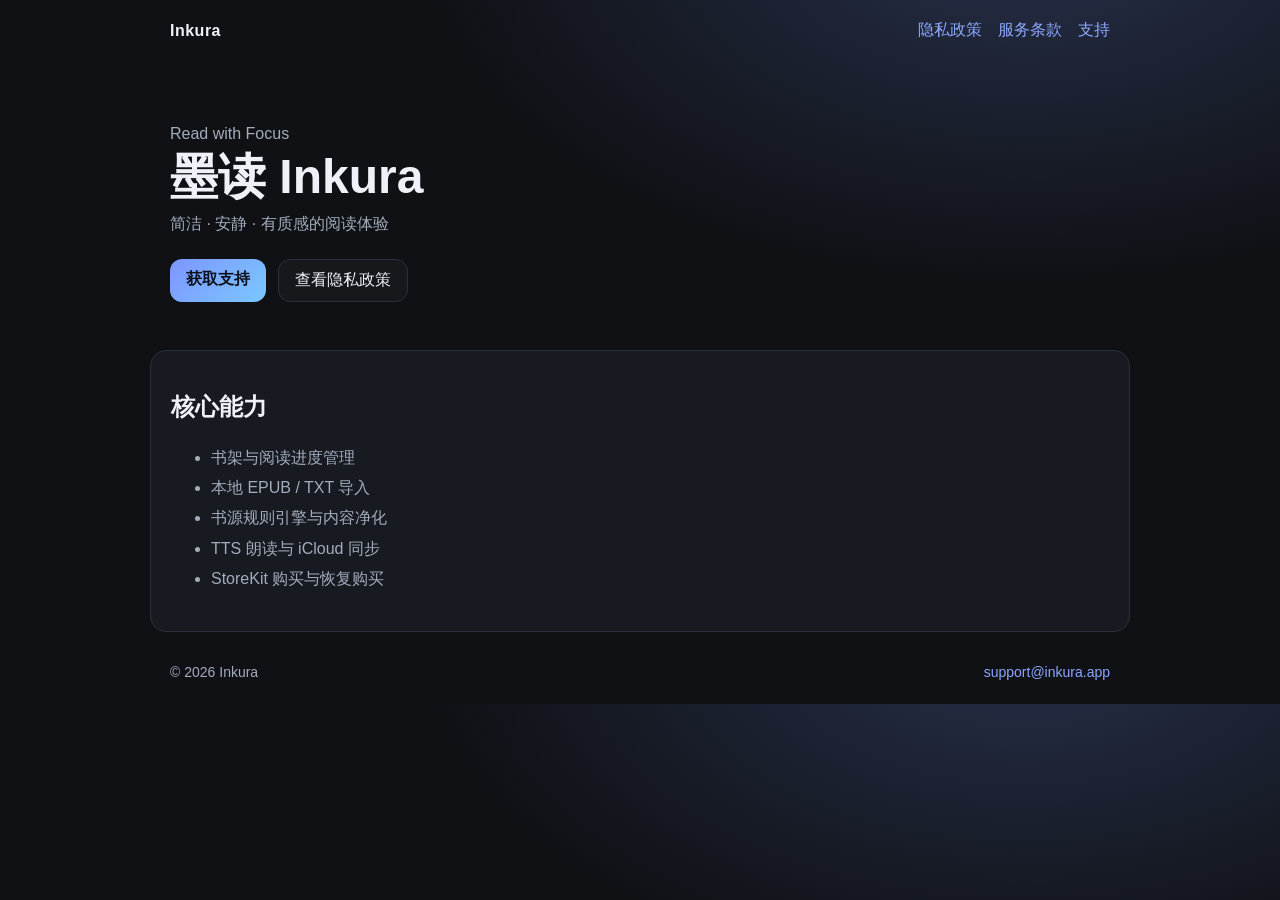
==== commit 4ade59f0: "site: publish Inkura app pages (home/privacy/terms/support)" ====
--- a/index.html
+++ b/index.html
@@ -1,1726 +1,46 @@
-<!DOCTYPE html>
+<!doctype html>
 <html lang="zh-CN">
 <head>
-<meta charset="UTF-8">
-<meta name="viewport" content="width=device-width, initial-scale=1.0">
-<title>墨读 Inkura — 为阅读而生的 iOS 阅读器</title>
-<link rel="preconnect" href="https://fonts.googleapis.com">
-<link href="https://fonts.googleapis.com/css2?family=Noto+Serif+SC:wght@300;400;600;700&family=Space+Mono:wght@400;700&family=IM+Fell+English:ital@0;1&display=swap" rel="stylesheet">
-
-<style>
-/* ─────────────────────────────────────────────
-   CSS Variables & Reset
-───────────────────────────────────────────── */
-:root {
-  --ink:      #0a0a0f;
-  --ink-2:    #111118;
-  --ink-3:    #1a1a25;
-  --surface:  rgba(255,255,255,0.04);
-  --border:   rgba(255,255,255,0.08);
-  --gold:     #c9a84c;
-  --gold-2:   #e8c96a;
-  --gold-dim: rgba(201,168,76,0.15);
-  --text:     #e8e4da;
-  --text-2:   #a09880;
-  --text-3:   #5a5448;
-  --red:      #e05a5a;
-  --radius:   16px;
-  --font-serif: 'Noto Serif SC', 'Songti SC', Georgia, serif;
-  --font-mono: 'Space Mono', monospace;
-  --font-en:  'IM Fell English', Georgia, serif;
-}
-
-*, *::before, *::after { box-sizing: border-box; margin: 0; padding: 0; }
-
-html { scroll-behavior: smooth; }
-
-body {
-  background: var(--ink);
-  color: var(--text);
-  font-family: var(--font-serif);
-  line-height: 1.7;
-  overflow-x: hidden;
-  -webkit-font-smoothing: antialiased;
-}
-
-/* ─────────────────────────────────────────────
-   Grain overlay
-───────────────────────────────────────────── */
-body::before {
-  content: '';
-  position: fixed; inset: 0; z-index: 9999;
-  pointer-events: none;
-  opacity: 0.025;
-  background-image: url("data:image/svg+xml,%3Csvg viewBox='0 0 256 256' xmlns='http://www.w3.org/2000/svg'%3E%3Cfilter id='noise'%3E%3CfeTurbulence type='fractalNoise' baseFrequency='0.9' numOctaves='4' stitchTiles='stitch'/%3E%3C/filter%3E%3Crect width='100%25' height='100%25' filter='url(%23noise)'/%3E%3C/svg%3E");
-}
-
-/* ─────────────────────────────────────────────
-   Scrollbar
-───────────────────────────────────────────── */
-::-webkit-scrollbar { width: 4px; }
-::-webkit-scrollbar-track { background: var(--ink); }
-::-webkit-scrollbar-thumb { background: var(--gold-dim); border-radius: 2px; }
-
-/* ─────────────────────────────────────────────
-   Nav
-───────────────────────────────────────────── */
-nav {
-  position: fixed; top: 0; left: 0; right: 0; z-index: 100;
-  height: 64px;
-  display: flex; align-items: center; justify-content: space-between;
-  padding: 0 48px;
-  background: rgba(10,10,15,0.8);
-  backdrop-filter: blur(24px) saturate(180%);
-  border-bottom: 1px solid var(--border);
-  transition: background 0.3s;
-}
-
-.nav-logo {
-  display: flex; align-items: center; gap: 10px;
-  text-decoration: none;
-}
-.nav-logo-mark {
-  width: 32px; height: 32px;
-  background: linear-gradient(135deg, var(--gold), var(--gold-2));
-  border-radius: 8px;
-  display: flex; align-items: center; justify-content: center;
-  font-size: 18px; line-height: 1;
-}
-.nav-logo-text {
-  font-family: var(--font-serif);
-  font-size: 17px;
-  font-weight: 600;
-  color: var(--text);
-  letter-spacing: 0.05em;
-}
-.nav-logo-en {
-  font-family: var(--font-en);
-  font-style: italic;
-  color: var(--gold);
-  font-size: 13px;
-  margin-left: 2px;
-}
-
-.nav-links {
-  display: flex; align-items: center; gap: 36px;
-  list-style: none;
-}
-.nav-links a {
-  color: var(--text-2);
-  text-decoration: none;
-  font-size: 14px;
-  letter-spacing: 0.03em;
-  transition: color 0.2s;
-}
-.nav-links a:hover { color: var(--text); }
-
-.nav-github {
-  display: flex; align-items: center; gap: 8px;
-  padding: 8px 16px;
-  border: 1px solid var(--border);
-  border-radius: 8px;
-  color: var(--text-2) !important;
-  font-family: var(--font-mono);
-  font-size: 12px !important;
-  transition: border-color 0.2s, color 0.2s !important;
-}
-.nav-github:hover { border-color: var(--gold) !important; color: var(--gold) !important; }
-.nav-github svg { flex-shrink: 0; }
-
-/* ─────────────────────────────────────────────
-   Hero
-───────────────────────────────────────────── */
-.hero {
-  min-height: 100vh;
-  display: flex; flex-direction: column;
-  align-items: center; justify-content: center;
-  padding: 120px 24px 80px;
-  position: relative;
-  overflow: hidden;
-}
-
-/* Radial glow behind hero text */
-.hero::before {
-  content: '';
-  position: absolute;
-  top: 30%; left: 50%; transform: translate(-50%, -50%);
-  width: 800px; height: 500px;
-  background: radial-gradient(ellipse, rgba(201,168,76,0.08) 0%, transparent 70%);
-  pointer-events: none;
-}
-
-/* Ink brush stroke decoration */
-.hero-stroke {
-  position: absolute; top: 0; right: -100px;
-  width: 400px; height: 100vh;
-  opacity: 0.03;
-  background: linear-gradient(180deg, transparent 0%, var(--gold) 40%, transparent 100%);
-  transform: rotate(8deg);
-  pointer-events: none;
-}
-
-.hero-badge {
-  display: inline-flex; align-items: center; gap: 8px;
-  padding: 6px 14px;
-  border: 1px solid var(--gold-dim);
-  border-radius: 100px;
-  font-family: var(--font-mono);
-  font-size: 11px;
-  color: var(--gold);
-  letter-spacing: 0.12em;
-  text-transform: uppercase;
-  margin-bottom: 32px;
-  animation: fadeInDown 0.8s ease both;
-}
-.hero-badge-dot {
-  width: 6px; height: 6px;
-  background: var(--gold);
-  border-radius: 50%;
-  animation: pulse 2s ease infinite;
-}
-
-@keyframes pulse {
-  0%, 100% { opacity: 1; transform: scale(1); }
-  50% { opacity: 0.4; transform: scale(0.8); }
-}
-
-.hero-title {
-  font-size: clamp(56px, 10vw, 120px);
-  font-weight: 700;
-  line-height: 1;
-  letter-spacing: -0.02em;
-  text-align: center;
-  margin-bottom: 16px;
-  animation: fadeInUp 0.9s 0.1s ease both;
-}
-
-.hero-title-cn {
-  display: block;
-  background: linear-gradient(135deg, #e8e4da 0%, var(--gold-2) 50%, #e8e4da 100%);
-  background-clip: text; -webkit-background-clip: text;
-  -webkit-text-fill-color: transparent;
-}
-
-.hero-title-en {
-  display: block;
-  font-family: var(--font-en);
-  font-style: italic;
-  font-size: 0.42em;
-  color: var(--gold);
-  -webkit-text-fill-color: var(--gold);
-  letter-spacing: 0.1em;
-  margin-top: 8px;
-}
-
-.hero-sub {
-  font-size: clamp(16px, 2.5vw, 20px);
-  color: var(--text-2);
-  text-align: center;
-  max-width: 560px;
-  line-height: 1.8;
-  margin-bottom: 48px;
-  font-weight: 300;
-  animation: fadeInUp 1s 0.2s ease both;
-}
-
-.hero-actions {
-  display: flex; align-items: center; gap: 16px;
-  flex-wrap: wrap; justify-content: center;
-  animation: fadeInUp 1s 0.3s ease both;
-}
-
-.btn-primary {
-  display: inline-flex; align-items: center; gap: 10px;
-  padding: 14px 28px;
-  background: linear-gradient(135deg, var(--gold), #a87b2a);
-  color: var(--ink);
-  font-family: var(--font-serif);
-  font-size: 15px;
-  font-weight: 600;
-  border-radius: 12px;
-  text-decoration: none;
-  transition: transform 0.2s, box-shadow 0.2s;
-  box-shadow: 0 4px 24px rgba(201,168,76,0.3);
-}
-.btn-primary:hover {
-  transform: translateY(-2px);
-  box-shadow: 0 8px 32px rgba(201,168,76,0.4);
-}
-
-.btn-secondary {
-  display: inline-flex; align-items: center; gap: 10px;
-  padding: 13px 28px;
-  border: 1px solid var(--border);
-  color: var(--text-2);
-  font-family: var(--font-serif);
-  font-size: 15px;
-  border-radius: 12px;
-  text-decoration: none;
-  transition: border-color 0.2s, color 0.2s, background 0.2s;
-}
-.btn-secondary:hover {
-  border-color: var(--gold);
-  color: var(--gold);
-  background: var(--gold-dim);
-}
-
-/* ─────────────────────────────────────────────
-   Phone mockup
-───────────────────────────────────────────── */
-.hero-mockup {
-  margin-top: 72px;
-  position: relative;
-  animation: floatUp 1s 0.4s ease both;
-}
-
-.phone-frame {
-  width: 260px;
-  height: 530px;
-  background: #0d0d14;
-  border-radius: 44px;
-  border: 2px solid rgba(255,255,255,0.12);
-  box-shadow:
-    0 0 0 6px rgba(255,255,255,0.04),
-    0 40px 80px rgba(0,0,0,0.8),
-    0 0 120px rgba(201,168,76,0.06);
-  position: relative;
-  overflow: hidden;
-  display: flex; flex-direction: column;
-}
-
-.phone-notch {
-  width: 80px; height: 26px;
-  background: #0d0d14;
-  border-radius: 0 0 18px 18px;
-  margin: 0 auto;
-  position: relative; z-index: 2;
-  border: 2px solid rgba(255,255,255,0.08);
-  border-top: none;
-}
-
-.phone-screen {
-  flex: 1;
-  background: #121218;
-  padding: 16px 14px;
-  overflow: hidden;
-}
-
-/* Simulated reader UI */
-.ps-header {
-  display: flex; align-items: center; justify-content: space-between;
-  margin-bottom: 20px;
-}
-.ps-title { font-size: 9px; color: var(--gold); letter-spacing: 0.08em; font-family: var(--font-mono); }
-.ps-page { font-size: 8px; color: var(--text-3); }
-
-.ps-content {
-  display: flex; flex-direction: column; gap: 5px;
-}
-.ps-line {
-  height: 7px;
-  background: rgba(232,228,218,0.12);
-  border-radius: 4px;
-  animation: shimmer 3s ease infinite;
-}
-.ps-line:nth-child(odd) { width: 100%; }
-.ps-line:nth-child(even) { width: 88%; }
-.ps-line:nth-child(3n) { width: 75%; }
-.ps-line:last-child { width: 45%; }
-
-@keyframes shimmer {
-  0%, 100% { opacity: 0.5; }
-  50% { opacity: 1; }
-}
-
-.ps-chapter-tag {
-  display: inline-block;
-  padding: 3px 8px;
-  background: var(--gold-dim);
-  border-left: 2px solid var(--gold);
-  color: var(--gold);
-  font-size: 7px;
-  border-radius: 0 3px 3px 0;
-  margin-bottom: 12px;
-  font-family: var(--font-mono);
-  letter-spacing: 0.06em;
-}
-
-.ps-progress {
-  margin-top: 20px;
-  height: 1px;
-  background: var(--border);
-  border-radius: 1px;
-  position: relative;
-}
-.ps-progress-fill {
-  position: absolute; top: 0; left: 0;
-  height: 100%; width: 38%;
-  background: linear-gradient(90deg, var(--gold), var(--gold-2));
-  border-radius: 1px;
-}
-
-/* Glow under phone */
-.phone-glow {
-  position: absolute;
-  bottom: -40px; left: 50%; transform: translateX(-50%);
-  width: 200px; height: 80px;
-  background: radial-gradient(ellipse, rgba(201,168,76,0.2), transparent 70%);
-  filter: blur(20px);
-  pointer-events: none;
-}
-
-/* ─────────────────────────────────────────────
-   Stat bar
-───────────────────────────────────────────── */
-.stats-bar {
-  display: flex; justify-content: center; gap: 0;
-  border-top: 1px solid var(--border);
-  border-bottom: 1px solid var(--border);
-  background: var(--ink-2);
-  overflow: hidden;
-}
-
-.stat-item {
-  flex: 1;
-  max-width: 220px;
-  padding: 32px 24px;
-  text-align: center;
-  border-right: 1px solid var(--border);
-  transition: background 0.3s;
-}
-.stat-item:last-child { border-right: none; }
-.stat-item:hover { background: var(--gold-dim); }
-
-.stat-num {
-  font-size: 36px;
-  font-weight: 700;
-  font-family: var(--font-mono);
-  color: var(--gold);
-  line-height: 1;
-  margin-bottom: 6px;
-}
-.stat-label {
-  font-size: 12px;
-  color: var(--text-3);
-  letter-spacing: 0.06em;
-}
-
-/* ─────────────────────────────────────────────
-   Section Commons
-───────────────────────────────────────────── */
-section { padding: 120px 24px; }
-
-.section-label {
-  font-family: var(--font-mono);
-  font-size: 11px;
-  color: var(--gold);
-  letter-spacing: 0.2em;
-  text-transform: uppercase;
-  margin-bottom: 16px;
-  display: flex; align-items: center; gap: 12px;
-}
-.section-label::before {
-  content: '';
-  display: block; width: 24px; height: 1px;
-  background: var(--gold);
-}
-
-.section-title {
-  font-size: clamp(28px, 5vw, 48px);
-  font-weight: 700;
-  line-height: 1.2;
-  margin-bottom: 20px;
-}
-.section-desc {
-  font-size: 17px;
-  color: var(--text-2);
-  line-height: 1.9;
-  max-width: 560px;
-  font-weight: 300;
-}
-
-.container { max-width: 1200px; margin: 0 auto; }
-
-/* ─────────────────────────────────────────────
-   Features Grid
-───────────────────────────────────────────── */
-.features { background: var(--ink-2); }
-
-.features-header {
-  text-align: center;
-  margin-bottom: 72px;
-}
-.features-header .section-label { justify-content: center; }
-.features-header .section-label::before { display: none; }
-.features-header .section-desc { margin: 0 auto; }
-
-.features-grid {
-  display: grid;
-  grid-template-columns: repeat(3, 1fr);
-  gap: 1px;
-  background: var(--border);
-  border: 1px solid var(--border);
-  border-radius: 20px;
-  overflow: hidden;
-}
-
-.feature-card {
-  background: var(--ink-2);
-  padding: 40px 36px;
-  transition: background 0.3s;
-  position: relative;
-}
-.feature-card::before {
-  content: '';
-  position: absolute; top: 0; left: 0; right: 0;
-  height: 2px;
-  background: linear-gradient(90deg, transparent, var(--gold), transparent);
-  opacity: 0;
-  transition: opacity 0.3s;
-}
-.feature-card:hover { background: var(--ink-3); }
-.feature-card:hover::before { opacity: 1; }
-
-.feature-icon {
-  width: 48px; height: 48px;
-  background: var(--gold-dim);
-  border: 1px solid rgba(201,168,76,0.2);
-  border-radius: 12px;
-  display: flex; align-items: center; justify-content: center;
-  font-size: 22px;
-  margin-bottom: 20px;
-}
-.feature-name {
-  font-size: 17px;
-  font-weight: 600;
-  margin-bottom: 10px;
-  color: var(--text);
-}
-.feature-desc {
-  font-size: 14px;
-  color: var(--text-2);
-  line-height: 1.8;
-  font-weight: 300;
-}
-
-/* ─────────────────────────────────────────────
-   Book Source Engine Section
-───────────────────────────────────────────── */
-.engine-section {
-  background: var(--ink);
-  position: relative;
-  overflow: hidden;
-}
-.engine-section::before {
-  content: '';
-  position: absolute; right: -200px; top: 50%; transform: translateY(-50%);
-  width: 600px; height: 600px;
-  border-radius: 50%;
-  background: radial-gradient(circle, rgba(201,168,76,0.04) 0%, transparent 70%);
-  pointer-events: none;
-}
-
-.engine-layout {
-  display: grid;
-  grid-template-columns: 1fr 1fr;
-  gap: 80px;
-  align-items: center;
-}
-
-.engine-terminal {
-  background: #0d0d12;
-  border: 1px solid var(--border);
-  border-radius: 16px;
-  overflow: hidden;
-  box-shadow: 0 24px 64px rgba(0,0,0,0.5);
-}
-
-.terminal-bar {
-  padding: 12px 16px;
-  background: #14141c;
-  border-bottom: 1px solid var(--border);
-  display: flex; align-items: center; gap: 8px;
-}
-.terminal-dot { width: 10px; height: 10px; border-radius: 50%; }
-.terminal-dot.r { background: #e05a5a; }
-.terminal-dot.y { background: var(--gold); }
-.terminal-dot.g { background: #5aaa6a; }
-.terminal-title {
-  font-family: var(--font-mono);
-  font-size: 11px;
-  color: var(--text-3);
-  margin-left: auto; margin-right: auto;
-}
-
-.terminal-body {
-  padding: 20px;
-  font-family: var(--font-mono);
-  font-size: 12px;
-  line-height: 1.9;
-}
-.t-comment { color: #3d4d3a; }
-.t-key { color: var(--gold); }
-.t-string { color: #8aad8a; }
-.t-num { color: #7ab8d4; }
-.t-bracket { color: var(--text-3); }
-.t-indent { padding-left: 20px; }
-.t-indent2 { padding-left: 40px; }
-
-/* Capability list */
-.capability-list {
-  display: flex; flex-direction: column; gap: 16px;
-  margin-top: 36px;
-}
-.cap-item {
-  display: flex; align-items: flex-start; gap: 16px;
-  padding: 18px 20px;
-  background: var(--surface);
-  border: 1px solid var(--border);
-  border-radius: 12px;
-  transition: border-color 0.2s, background 0.2s;
-}
-.cap-item:hover {
-  border-color: var(--gold-dim);
-  background: var(--gold-dim);
-}
-.cap-icon { font-size: 20px; flex-shrink: 0; margin-top: 1px; }
-.cap-info h4 { font-size: 14px; font-weight: 600; margin-bottom: 3px; color: var(--text); }
-.cap-info p { font-size: 12px; color: var(--text-2); line-height: 1.6; }
-
-/* ─────────────────────────────────────────────
-   iCloud Section
-───────────────────────────────────────────── */
-.icloud-section {
-  background: var(--ink-2);
-}
-
-.icloud-layout {
-  display: grid;
-  grid-template-columns: 1fr 1fr;
-  gap: 80px;
-  align-items: center;
-}
-
-.sync-visual {
-  display: flex; flex-direction: column; gap: 12px;
-  position: relative;
-}
-
-.sync-device {
-  display: flex; align-items: center; gap: 16px;
-  padding: 18px 20px;
-  background: var(--surface);
-  border: 1px solid var(--border);
-  border-radius: 14px;
-  position: relative;
-  transition: transform 0.3s, border-color 0.3s;
-}
-.sync-device:hover { transform: translateX(6px); border-color: var(--gold-dim); }
-
-.sync-device-icon {
-  width: 40px; height: 40px;
-  background: var(--gold-dim);
-  border-radius: 10px;
-  display: flex; align-items: center; justify-content: center;
-  font-size: 20px;
-  flex-shrink: 0;
-}
-.sync-device-name { font-size: 13px; font-weight: 600; }
-.sync-device-status {
-  font-size: 11px;
-  color: var(--text-3);
-  font-family: var(--font-mono);
-}
-.sync-badge {
-  margin-left: auto;
-  padding: 3px 8px;
-  background: rgba(90,170,106,0.15);
-  color: #5aaa6a;
-  border-radius: 100px;
-  font-size: 10px;
-  font-family: var(--font-mono);
-}
-
-.sync-connector {
-  display: flex; align-items: center; justify-content: center;
-  height: 32px;
-  position: relative;
-}
-.sync-connector::before {
-  content: '';
-  position: absolute; top: 50%; left: 50%; transform: translate(-50%,-50%);
-  width: 1px; height: 100%;
-  background: linear-gradient(180deg, var(--gold-dim), transparent);
-}
-.sync-connector-dot {
-  width: 8px; height: 8px;
-  background: var(--gold);
-  border-radius: 50%;
-  position: relative; z-index: 1;
-  box-shadow: 0 0 12px rgba(201,168,76,0.5);
-  animation: pulse 2s ease infinite;
-}
-
-.icloud-features {
-  display: flex; flex-direction: column; gap: 20px;
-  margin-top: 36px;
-}
-.icf-item {
-  display: flex; align-items: center; gap: 14px;
-  font-size: 14px; color: var(--text-2);
-}
-.icf-item::before {
-  content: '✦';
-  color: var(--gold);
-  font-size: 10px;
-  flex-shrink: 0;
-}
-
-/* ─────────────────────────────────────────────
-   Performance Section
-───────────────────────────────────────────── */
-.perf-section { background: var(--ink); }
-
-.perf-grid {
-  display: grid;
-  grid-template-columns: repeat(2, 1fr);
-  gap: 24px;
-  margin-top: 56px;
-}
-
-.perf-card {
-  padding: 36px;
-  background: var(--ink-2);
-  border: 1px solid var(--border);
-  border-radius: 16px;
-  position: relative;
-  overflow: hidden;
-  transition: transform 0.3s, border-color 0.3s;
-}
-.perf-card:hover { transform: translateY(-4px); border-color: var(--gold-dim); }
-
-.perf-card::after {
-  content: '';
-  position: absolute; bottom: 0; left: 0; right: 0;
-  height: 3px;
-  background: linear-gradient(90deg, var(--gold), transparent);
-}
-
-.perf-num {
-  font-family: var(--font-mono);
-  font-size: 52px;
-  font-weight: 700;
-  color: var(--gold);
-  line-height: 1;
-  margin-bottom: 8px;
-}
-.perf-unit {
-  font-size: 20px;
-  color: var(--gold-2);
-}
-.perf-title {
-  font-size: 16px;
-  font-weight: 600;
-  margin-bottom: 8px;
-}
-.perf-desc {
-  font-size: 13px;
-  color: var(--text-2);
-  line-height: 1.7;
-}
-
-/* ─────────────────────────────────────────────
-   Themes Section
-───────────────────────────────────────────── */
-.themes-section {
-  background: var(--ink-2);
-}
-.themes-header { text-align: center; margin-bottom: 64px; }
-.themes-header .section-label { justify-content: center; }
-.themes-header .section-label::before { display: none; }
-
-.themes-row {
-  display: flex; justify-content: center; gap: 20px;
-  flex-wrap: wrap;
-}
-
-.theme-card {
-  width: 140px;
-  border-radius: 16px;
-  overflow: hidden;
-  border: 2px solid transparent;
-  cursor: pointer;
-  transition: transform 0.3s, border-color 0.3s;
-}
-.theme-card:hover { transform: translateY(-6px); border-color: var(--gold); }
-
-.theme-preview {
-  height: 180px;
-  padding: 12px;
-  display: flex; flex-direction: column; gap: 6px;
-}
-.theme-line {
-  height: 6px;
-  border-radius: 3px;
-  opacity: 0.6;
-}
-.theme-line-long { width: 100%; }
-.theme-line-mid { width: 80%; }
-.theme-line-short { width: 60%; }
-
-/* Theme colors */
-.t-paper  { background: #F5F0E8; }
-.t-paper  .theme-line { background: #2C2C2C; }
-.t-night  { background: #1A1A1A; }
-.t-night  .theme-line { background: #C8C8C8; }
-.t-green  { background: #C7EDCC; }
-.t-green  .theme-line { background: #1F3A1F; }
-.t-blue   { background: #E8F0FA; }
-.t-blue   .theme-line { background: #1A2C4A; }
-.t-amoled { background: #000000; }
-.t-amoled .theme-line { background: #AAAAAA; }
-
-.theme-label {
-  padding: 10px 12px;
-  font-size: 12px;
-  text-align: center;
-  font-weight: 600;
-  border-top: 1px solid rgba(255,255,255,0.06);
-}
-
-.t-paper  .theme-label { background: #ede8e0; color: #2C2C2C; }
-.t-night  .theme-label { background: #111; color: #C8C8C8; }
-.t-green  .theme-label { background: #b8ddb8; color: #1F3A1F; }
-.t-blue   .theme-label { background: #d4e4f0; color: #1A2C4A; }
-.t-amoled .theme-label { background: #0a0a0a; color: #888; }
-
-/* ─────────────────────────────────────────────
-   Format Support
-───────────────────────────────────────────── */
-.formats-section { background: var(--ink); }
-.formats-header { text-align: center; margin-bottom: 56px; }
-.formats-header .section-label { justify-content: center; }
-.formats-header .section-label::before { display: none; }
-
-.formats-grid {
-  display: grid;
-  grid-template-columns: repeat(4, 1fr);
-  gap: 16px;
-  max-width: 900px;
-  margin: 0 auto;
-}
-
-.format-card {
-  padding: 28px 20px;
-  background: var(--ink-2);
-  border: 1px solid var(--border);
-  border-radius: 14px;
-  text-align: center;
-  transition: transform 0.3s, border-color 0.3s, background 0.3s;
-}
-.format-card:hover {
-  transform: translateY(-4px);
-  border-color: var(--gold-dim);
-  background: var(--ink-3);
-}
-
-.format-ext {
-  font-family: var(--font-mono);
-  font-size: 24px;
-  font-weight: 700;
-  color: var(--gold);
-  margin-bottom: 10px;
-}
-.format-name {
-  font-size: 12px;
-  color: var(--text-2);
-  line-height: 1.5;
-}
-
-/* ─────────────────────────────────────────────
-   Tech Details
-───────────────────────────────────────────── */
-.tech-section {
-  background: var(--ink-2);
-}
-
-.tech-grid {
-  display: grid;
-  grid-template-columns: repeat(3, 1fr);
-  gap: 16px;
-  margin-top: 56px;
-}
-
-.tech-item {
-  padding: 24px;
-  background: var(--ink-3);
-  border-radius: 12px;
-  border-left: 3px solid var(--gold-dim);
-  transition: border-color 0.2s;
-}
-.tech-item:hover { border-color: var(--gold); }
-.tech-item-label {
-  font-family: var(--font-mono);
-  font-size: 10px;
-  color: var(--text-3);
-  letter-spacing: 0.1em;
-  text-transform: uppercase;
-  margin-bottom: 8px;
-}
-.tech-item-value {
-  font-size: 14px;
-  color: var(--text);
-  font-weight: 500;
-}
-
-/* ─────────────────────────────────────────────
-   CTA
-───────────────────────────────────────────── */
-.cta-section {
-  background: var(--ink);
-  text-align: center;
-  padding: 120px 24px;
-  position: relative;
-  overflow: hidden;
-}
-
-.cta-section::before {
-  content: '';
-  position: absolute; top: 50%; left: 50%; transform: translate(-50%,-50%);
-  width: 600px; height: 300px;
-  background: radial-gradient(ellipse, rgba(201,168,76,0.06) 0%, transparent 70%);
-}
-
-.cta-section::after {
-  content: '墨';
-  position: absolute;
-  font-size: 500px;
-  font-weight: 900;
-  color: rgba(255,255,255,0.012);
-  top: 50%; left: 50%; transform: translate(-50%,-50%);
-  pointer-events: none;
-  line-height: 1;
-  user-select: none;
-}
-
-.cta-title {
-  font-size: clamp(32px, 5vw, 56px);
-  font-weight: 700;
-  margin-bottom: 16px;
-  position: relative; z-index: 1;
-}
-.cta-sub {
-  font-size: 17px;
-  color: var(--text-2);
-  margin-bottom: 40px;
-  position: relative; z-index: 1;
-  font-weight: 300;
-}
-.cta-actions {
-  display: flex; justify-content: center; gap: 16px;
-  flex-wrap: wrap;
-  position: relative; z-index: 1;
-}
-
-/* App Store badge */
-.appstore-btn {
-  display: inline-flex; align-items: center; gap: 12px;
-  padding: 12px 24px;
-  background: var(--text);
-  color: var(--ink);
-  border-radius: 12px;
-  text-decoration: none;
-  font-size: 14px;
-  font-weight: 700;
-  transition: transform 0.2s, opacity 0.2s;
-}
-.appstore-btn:hover { transform: translateY(-2px); opacity: 0.9; }
-.appstore-btn svg { width: 20px; height: 20px; }
-
-/* ─────────────────────────────────────────────
-   Footer
-───────────────────────────────────────────── */
-footer {
-  background: var(--ink-2);
-  border-top: 1px solid var(--border);
-  padding: 60px 24px 40px;
-}
-
-.footer-grid {
-  max-width: 1200px;
-  margin: 0 auto;
-  display: grid;
-  grid-template-columns: 2fr 1fr 1fr 1fr;
-  gap: 48px;
-  padding-bottom: 48px;
-  border-bottom: 1px solid var(--border);
-  margin-bottom: 32px;
-}
-
-.footer-brand p {
-  font-size: 14px;
-  color: var(--text-3);
-  line-height: 1.8;
-  margin-top: 16px;
-  max-width: 280px;
-}
-
-.footer-col h4 {
-  font-size: 12px;
-  font-family: var(--font-mono);
-  color: var(--gold);
-  letter-spacing: 0.1em;
-  text-transform: uppercase;
-  margin-bottom: 20px;
-}
-.footer-col ul { list-style: none; display: flex; flex-direction: column; gap: 12px; }
-.footer-col a {
-  font-size: 14px;
-  color: var(--text-3);
-  text-decoration: none;
-  transition: color 0.2s;
-}
-.footer-col a:hover { color: var(--text); }
-
-.footer-bottom {
-  max-width: 1200px;
-  margin: 0 auto;
-  display: flex; align-items: center; justify-content: space-between;
-}
-.footer-copy {
-  font-size: 12px;
-  color: var(--text-3);
-  font-family: var(--font-mono);
-}
-.footer-links {
-  display: flex; gap: 24px;
-}
-.footer-links a {
-  font-size: 12px;
-  color: var(--text-3);
-  text-decoration: none;
-  transition: color 0.2s;
-}
-.footer-links a:hover { color: var(--text-2); }
-
-/* ─────────────────────────────────────────────
-   Divider ornament
-───────────────────────────────────────────── */
-.divider {
-  display: flex; align-items: center; justify-content: center;
-  padding: 0 24px;
-  height: 1px;
-}
-.divider-line {
-  flex: 1; height: 1px; background: var(--border);
-}
-.divider-ornament {
-  padding: 0 20px;
-  color: var(--text-3);
-  font-size: 14px;
-}
-
-/* ─────────────────────────────────────────────
-   Animations
-───────────────────────────────────────────── */
-@keyframes fadeInDown {
-  from { opacity: 0; transform: translateY(-12px); }
-  to   { opacity: 1; transform: translateY(0); }
-}
-@keyframes fadeInUp {
-  from { opacity: 0; transform: translateY(20px); }
-  to   { opacity: 1; transform: translateY(0); }
-}
-@keyframes floatUp {
-  from { opacity: 0; transform: translateY(40px); }
-  to   { opacity: 1; transform: translateY(0); }
-}
-
-/* Scroll reveal */
-.reveal {
-  opacity: 0; transform: translateY(24px);
-  transition: opacity 0.7s ease, transform 0.7s ease;
-}
-.reveal.visible { opacity: 1; transform: translateY(0); }
-
-/* ─────────────────────────────────────────────
-   Responsive
-───────────────────────────────────────────── */
-@media (max-width: 900px) {
-  nav { padding: 0 24px; }
-  .nav-links { gap: 20px; }
-  .nav-links li:not(:last-child):not(:nth-last-child(2)) { display: none; }
-
-  .features-grid { grid-template-columns: 1fr 1fr; }
-  .engine-layout { grid-template-columns: 1fr; gap: 48px; }
-  .icloud-layout { grid-template-columns: 1fr; gap: 48px; }
-  .perf-grid { grid-template-columns: 1fr 1fr; }
-  .tech-grid { grid-template-columns: 1fr 1fr; }
-  .formats-grid { grid-template-columns: repeat(2, 1fr); }
-
-  .footer-grid { grid-template-columns: 1fr 1fr; }
-}
-
-@media (max-width: 640px) {
-  section { padding: 80px 20px; }
-  .features-grid { grid-template-columns: 1fr; }
-  .perf-grid { grid-template-columns: 1fr; }
-  .tech-grid { grid-template-columns: 1fr; }
-  .formats-grid { grid-template-columns: repeat(2, 1fr); }
-  .stats-bar { flex-wrap: wrap; }
-  .stat-item { border-right: none; border-bottom: 1px solid var(--border); min-width: 50%; }
-  .footer-grid { grid-template-columns: 1fr; }
-  .footer-bottom { flex-direction: column; gap: 16px; text-align: center; }
-}
-</style>
+  <meta charset="UTF-8" />
+  <meta name="viewport" content="width=device-width, initial-scale=1.0" />
+  <title>Inkura · 墨读</title>
+  <meta name="description" content="Inkura 墨读 - iOS 阅读应用，专注沉浸式阅读体验。" />
+  <link rel="stylesheet" href="./styles.css" />
 </head>
 <body>
+  <header class="topbar">
+    <div class="brand">Inkura</div>
+    <nav>
+      <a href="./privacy.html">隐私政策</a>
+      <a href="./terms.html">服务条款</a>
+      <a href="./support.html">支持</a>
+    </nav>
+  </header>
 
-<!-- ──────────── NAV ──────────── -->
-<nav>
-  <a href="#" class="nav-logo">
-    <div class="nav-logo-mark">墨</div>
-    <div>
-      <span class="nav-logo-text">墨读</span>
-      <span class="nav-logo-en">Inkura</span>
+  <main class="hero">
+    <p class="tag">Read with Focus</p>
+    <h1>墨读 Inkura</h1>
+    <p class="subtitle">简洁 · 安静 · 有质感的阅读体验</p>
+    <div class="actions">
+      <a class="btn primary" href="./support.html">获取支持</a>
+      <a class="btn" href="./privacy.html">查看隐私政策</a>
     </div>
-  </a>
-  <ul class="nav-links">
-    <li><a href="#features">功能</a></li>
-    <li><a href="#engine">书源引擎</a></li>
-    <li><a href="#icloud">iCloud</a></li>
-    <li><a href="#formats">格式支持</a></li>
-    <li>
-      <a href="#" class="nav-github" target="_blank">
-        <svg width="14" height="14" viewBox="0 0 24 24" fill="currentColor">
-          <path d="M12 0C5.37 0 0 5.37 0 12c0 5.31 3.435 9.795 8.205 11.385.6.105.825-.255.825-.57 0-.285-.015-1.23-.015-2.235-3.015.555-3.795-.735-4.035-1.41-.135-.345-.72-1.41-1.23-1.695-.42-.225-1.02-.78-.015-.795.945-.015 1.62.87 1.845 1.23 1.08 1.815 2.805 1.305 3.495.99.105-.78.42-1.305.765-1.605-2.67-.3-5.46-1.335-5.46-5.925 0-1.305.465-2.385 1.23-3.225-.12-.3-.54-1.53.12-3.18 0 0 1.005-.315 3.3 1.23.96-.27 1.98-.405 3-.405s2.04.135 3 .405c2.295-1.56 3.3-1.23 3.3-1.23.66 1.65.24 2.88.12 3.18.765.84 1.23 1.905 1.23 3.225 0 4.605-2.805 5.625-5.475 5.925.435.375.81 1.095.81 2.22 0 1.605-.015 2.895-.015 3.3 0 .315.225.69.825.57A12.02 12.02 0 0024 12c0-6.63-5.37-12-12-12z"/>
-        </svg>
-        GitHub
-      </a>
-    </li>
-  </ul>
-</nav>
+  </main>
 
-<!-- ──────────── HERO ──────────── -->
-<section class="hero">
-  <div class="hero-stroke"></div>
+  <section class="panel">
+    <h2>核心能力</h2>
+    <ul>
+      <li>书架与阅读进度管理</li>
+      <li>本地 EPUB / TXT 导入</li>
+      <li>书源规则引擎与内容净化</li>
+      <li>TTS 朗读与 iCloud 同步</li>
+      <li>StoreKit 购买与恢复购买</li>
+    </ul>
+  </section>
 
-  <div class="hero-badge">
-    <span class="hero-badge-dot"></span>
-    iOS 14+  ·  书源兼容  ·  完全免费开源
-  </div>
-
-  <h1 class="hero-title">
-    <span class="hero-title-cn">墨读</span>
-    <span class="hero-title-en">Inkura</span>
-  </h1>
-
-  <p class="hero-sub">
-    为阅读而生的 iOS 阅读器。<br>
-    完整兼容 市面上流行的书源生态，工业级网络引擎，精准 TextKit 排版——
-    把每一次阅读体验做到极致。
-  </p>
-
-  <div class="hero-actions">
-    <a href="#" class="btn-primary">
-      <svg width="18" height="18" viewBox="0 0 24 24" fill="currentColor">
-        <path d="M18.71 19.5c-.83 1.24-1.71 2.45-3.05 2.47-1.34.03-1.77-.79-3.29-.79-1.53 0-2 .77-3.27.82-1.31.05-2.3-1.32-3.14-2.53C4.25 17 2.94 12.45 4.7 9.39c.87-1.52 2.43-2.48 4.12-2.51 1.28-.02 2.5.87 3.29.87.78 0 2.26-1.07 3.8-.91.65.03 2.47.26 3.64 1.98-.09.06-2.17 1.28-2.15 3.81.03 3.02 2.65 4.03 2.68 4.04-.03.07-.42 1.44-1.38 2.83M13 3.5c.73-.83 1.94-1.46 2.94-1.5.13 1.17-.34 2.35-1.04 3.19-.69.85-1.83 1.51-2.95 1.42-.15-1.15.41-2.35 1.05-3.11z"/>
-      </svg>
-      App Store 下载
-    </a>
-    <a href="#" class="btn-secondary" target="_blank">
-      <svg width="16" height="16" viewBox="0 0 24 24" fill="currentColor">
-        <path d="M12 0C5.37 0 0 5.37 0 12c0 5.31 3.435 9.795 8.205 11.385.6.105.825-.255.825-.57 0-.285-.015-1.23-.015-2.235-3.015.555-3.795-.735-4.035-1.41-.135-.345-.72-1.41-1.23-1.695-.42-.225-1.02-.78-.015-.795.945-.015 1.62.87 1.845 1.23 1.08 1.815 2.805 1.305 3.495.99.105-.78.42-1.305.765-1.605-2.67-.3-5.46-1.335-5.46-5.925 0-1.305.465-2.385 1.23-3.225-.12-.3-.54-1.53.12-3.18 0 0 1.005-.315 3.3 1.23.96-.27 1.98-.405 3-.405s2.04.135 3 .405c2.295-1.56 3.3-1.23 3.3-1.23.66 1.65.24 2.88.12 3.18.765.84 1.23 1.905 1.23 3.225 0 4.605-2.805 5.625-5.475 5.925.435.375.81 1.095.81 2.22 0 1.605-.015 2.895-.015 3.3 0 .315.225.69.825.57A12.02 12.02 0 0024 12c0-6.63-5.37-12-12-12z"/>
-      </svg>
-      查看源码
-    </a>
-  </div>
-
-  <div class="hero-mockup">
-    <div class="phone-frame">
-      <div class="phone-notch"></div>
-      <div class="phone-screen">
-        <div class="ps-chapter-tag">第四章</div>
-        <div class="ps-header">
-          <span class="ps-title">西游记</span>
-          <span class="ps-page">38 / 412</span>
-        </div>
-        <div class="ps-content">
-          <div class="ps-line ps-line-long"></div>
-          <div class="ps-line ps-line-mid"></div>
-          <div class="ps-line ps-line-long"></div>
-          <div class="ps-line ps-line-long"></div>
-          <div class="ps-line ps-line-mid"></div>
-          <div class="ps-line ps-line-long"></div>
-          <div class="ps-line ps-line-short" style="margin-top:10px"></div>
-          <div class="ps-line ps-line-long"></div>
-          <div class="ps-line ps-line-mid"></div>
-          <div class="ps-line ps-line-long"></div>
-          <div class="ps-line ps-line-long"></div>
-          <div class="ps-line ps-line-long"></div>
-          <div class="ps-line ps-line-mid"></div>
-          <div class="ps-line ps-line-long"></div>
-          <div class="ps-line" style="width:30%;"></div>
-        </div>
-        <div class="ps-progress">
-          <div class="ps-progress-fill"></div>
-        </div>
-      </div>
-    </div>
-    <div class="phone-glow"></div>
-  </div>
-</section>
-
-<!-- ──────────── STATS ──────────── -->
-<div class="stats-bar">
-  <div class="stat-item reveal">
-    <div class="stat-num">100%</div>
-    <div class="stat-label">3.0 书源兼容</div>
-  </div>
-  <div class="stat-item reveal">
-    <div class="stat-num">50×</div>
-    <div class="stat-label">排版性能提升</div>
-  </div>
-  <div class="stat-item reveal">
-    <div class="stat-num">iOS 14</div>
-    <div class="stat-label">最低系统支持</div>
-  </div>
-  <div class="stat-item reveal">
-    <div class="stat-num">5</div>
-    <div class="stat-label">内置精选书源</div>
-  </div>
-  <div class="stat-item reveal">
-    <div class="stat-num">0</div>
-    <div class="stat-label">广告 / 追踪</div>
-  </div>
-</div>
-
-<!-- ──────────── FEATURES ──────────── -->
-<section class="features" id="features">
-  <div class="container">
-    <div class="features-header reveal">
-      <div class="section-label">核心功能</div>
-      <h2 class="section-title">为极致阅读体验设计</h2>
-      <p class="section-desc">
-        从网络书源到本地书籍，从精准排版到 iCloud 同步，
-        墨读的每一项功能都经过深度打磨。
-      </p>
-    </div>
-
-    <div class="features-grid reveal">
-      <div class="feature-card">
-        <div class="feature-icon">📖</div>
-        <h3 class="feature-name">精准 TextKit 排版</h3>
-        <p class="feature-desc">
-          行级分页算法替代逐字形循环，排版性能提升 10–50 倍。支持 TextKit 2（iOS 16+）自动升级，首行缩进、行距、字距精细可调。
-        </p>
-      </div>
-      <div class="feature-card">
-        <div class="feature-icon">🌐</div>
-        <h3 class="feature-name">工业级书源引擎</h3>
-        <p class="feature-desc">
-          完整支持 XPath、CSS 选择器、JSONPath 和 JavaScript 规则四种解析方式。完全兼容 Android 版书源格式，JSON 直接导入。
-        </p>
-      </div>
-      <div class="feature-card">
-        <div class="feature-icon">☁️</div>
-        <h3 class="feature-name">iCloud 全端同步</h3>
-        <p class="feature-desc">
-          书架、阅读进度、书源配置、阅读设置、书签——跨 iPhone / Mac 实时双向同步。支持 backup.zip 一键导入。
-        </p>
-      </div>
-      <div class="feature-card">
-        <div class="feature-icon">📦</div>
-        <h3 class="feature-name">多格式本地导入</h3>
-        <p class="feature-desc">
-          EPUB 3（ZIPFoundation 原生解压）、TXT（GBK/UTF-8/Big5 自动检测）、PDF 阅读。大文件流式读取，消除 OOM 风险。
-        </p>
-      </div>
-      <div class="feature-card">
-        <div class="feature-icon">🔒</div>
-        <h3 class="feature-name">原子性存储引擎</h3>
-        <p class="feature-desc">
-          RobustStorageManager 基于 Core Data 实现 CRC32 校验、原子写入、LRU 备份三重保护，数据永不丢失。
-        </p>
-      </div>
-      <div class="feature-card">
-        <div class="feature-icon">🔊</div>
-        <h3 class="feature-name">TTS 语音朗读</h3>
-        <p class="feature-desc">
-          系统原生 AVSpeechSynthesizer，支持多语音选择、语速 / 音调 / 音量调节，后台朗读不中断。
-        </p>
-      </div>
-      <div class="feature-card">
-        <div class="feature-icon">🎨</div>
-        <h3 class="feature-name">五款内置主题</h3>
-        <p class="feature-desc">
-          米纸、夜间、护眼绿、海洋蓝、极夜。支持自定义背景色 / 字色，跟随系统深色模式自动切换。
-        </p>
-      </div>
-      <div class="feature-card">
-        <div class="feature-icon">⚡</div>
-        <h3 class="feature-name">高容错网络请求</h3>
-        <p class="feature-desc">
-          AsyncSemaphore 并发控制（上限 8 路），指数退避重试，LRU 内存缓存，编码自动检测（UTF-8 / GBK / Big5）。
-        </p>
-      </div>
-      <div class="feature-card">
-        <div class="feature-icon">🧹</div>
-        <h3 class="feature-name">智能正文净化</h3>
-        <p class="feature-desc">
-          内置 10 条广告过滤规则，正确解码 HTML 数字实体（&#123; / &#x7B;），支持用户自定义正则替换规则。
-        </p>
-      </div>
-    </div>
-  </div>
-</section>
-
-<!-- ──────────── ENGINE ──────────── -->
-<section class="engine-section" id="engine">
-  <div class="container">
-    <div class="engine-layout">
-      <div class="reveal">
-        <div class="section-label">书源引擎</div>
-        <h2 class="section-title">完整兼容<br>3.0 书源生态</h2>
-        <p class="section-desc">
-          墨读的书源引擎参照 Legado 开源协议设计（Clean Room），
-          用户可直接导入数千个社区维护的书源，无需重新配置。
-        </p>
-
-        <div class="capability-list">
-          <div class="cap-item">
-            <span class="cap-icon">📐</span>
-            <div class="cap-info">
-              <h4>XPath 引擎（完整 // 后代语法）</h4>
-              <p>修复 isDescendant 逻辑错误，正确识别 <code style="color:var(--gold)">//div/span</code> 等后代选择路径，解决 30% 旧版书源失效问题。</p>
-            </div>
-          </div>
-          <div class="cap-item">
-            <span class="cap-icon">🔧</span>
-            <div class="cap-info">
-              <h4>CSS / JSONPath / 正则三重降级</h4>
-              <p>XPath 解析失败自动降级到 SwiftSoup CSS 选择器，确保所有书源均可兼容解析。</p>
-            </div>
-          </div>
-          <div class="cap-item">
-            <span class="cap-icon">🔑</span>
-            <div class="cap-info">
-              <h4>CryptoJS 内置兼容层</h4>
-              <p>内置 MD5 / SHA256 / AES / Base64 支持，使用 CryptoKit 现代 API，无废弃接口，App Store 审核通过。</p>
-            </div>
-          </div>
-          <div class="cap-item">
-            <span class="cap-icon">🌍</span>
-            <div class="cap-info">
-              <h4>java.ajax / java.connect 同步桥接</h4>
-              <p>完整模拟 3.0 Android 的 java 对象接口，书源 JS 脚本无需修改即可运行。</p>
-            </div>
-          </div>
-        </div>
-      </div>
-
-      <div class="reveal">
-        <div class="engine-terminal">
-          <div class="terminal-bar">
-            <div class="terminal-dot r"></div>
-            <div class="terminal-dot y"></div>
-            <div class="terminal-dot g"></div>
-            <span class="terminal-title">book_source.json</span>
-          </div>
-          <div class="terminal-body">
-            <div class="t-bracket">{</div>
-            <div class="t-indent"><span class="t-key">"bookSourceName"</span><span class="t-bracket">: </span><span class="t-string">"图书馆"</span><span class="t-bracket">,</span></div>
-            <div class="t-indent"><span class="t-key">"bookSourceUrl"</span><span class="t-bracket">: </span><span class="t-string">"https://x.com"</span><span class="t-bracket">,</span></div>
-            <div class="t-indent"><span class="t-key">"searchUrl"</span><span class="t-bracket">: </span><span class="t-string">"...?q={{key}}"</span><span class="t-bracket">,</span></div>
-            <div class="t-indent"><span class="t-key">"ruleSearch"</span><span class="t-bracket">: {</span></div>
-            <div class="t-indent2"><span class="t-key">"bookList"</span><span class="t-bracket">: </span><span class="t-string">".list dl dd"</span><span class="t-bracket">,</span></div>
-            <div class="t-indent2"><span class="t-key">"name"</span><span class="t-bracket">: </span><span class="t-string">"a"</span><span class="t-bracket">,</span></div>
-            <div class="t-indent2"><span class="t-key">"bookUrl"</span><span class="t-bracket">: </span><span class="t-string">"a@href"</span></div>
-            <div class="t-indent"><span class="t-bracket">},</span></div>
-            <div class="t-indent"><span class="t-key">"ruleContent"</span><span class="t-bracket">: {</span></div>
-            <div class="t-indent2"><span class="t-key">"content"</span><span class="t-bracket">: </span><span class="t-string">"//div[@id='content']"</span><span class="t-bracket">,</span></div>
-            <div class="t-indent2"><span class="t-comment">// XPath // 后代选择器 ✓</span></div>
-            <div class="t-indent2"><span class="t-key">"replaceRegex"</span><span class="t-bracket">: </span><span class="t-string">"广告.*##"</span></div>
-            <div class="t-indent"><span class="t-bracket">}</span></div>
-            <div class="t-bracket">}</div>
-            <br>
-            <div class="t-comment">// ✦ 与 3.0 Android 版格式完全一致</div>
-            <div class="t-comment">// ✦ JSON 直接拖入 App 即可导入</div>
-          </div>
-        </div>
-      </div>
-    </div>
-  </div>
-</section>
-
-<!-- ──────────── ICLOUD ──────────── -->
-<section class="icloud-section" id="icloud">
-  <div class="container">
-    <div class="icloud-layout">
-      <div class="reveal">
-        <div class="section-label">iCloud 同步</div>
-        <h2 class="section-title">所有设备<br>无缝接续阅读</h2>
-        <p class="section-desc">
-          从 iPhone 拿起，在 Mac 查找书源——
-          墨读的 iCloud 同步让阅读体验无边界延伸。
-        </p>
-
-        <div class="icloud-features">
-          <div class="icf-item">书架与分组：所有设备保持一致，新增书籍自动同步</div>
-          <div class="icf-item">阅读进度：精确到字符偏移量，跨设备毫无感知地接续</div>
-          <div class="icf-item">书源配置：iCloud Documents 存储，容量无上限</div>
-          <div class="icf-item">阅读主题 / 字体 / 设置：一次配置，全端生效</div>
-          <div class="icf-item">书签 / 笔记：旅途中做的标注，回家在大屏上查看</div>
-          <div class="icf-item">Legado backup.zip：一键导入 Android 端全量备份</div>
-        </div>
-      </div>
-
-      <div class="reveal">
-        <div class="sync-visual">
-          <div class="sync-device">
-            <div class="sync-device-icon">📱</div>
-            <div>
-              <div class="sync-device-name">iPhone 16 Pro</div>
-              <div class="sync-device-status">正在阅读 · 第 38 页</div>
-            </div>
-            <span class="sync-badge">✓ 已同步</span>
-          </div>
-
-          <div class="sync-connector">
-            <div class="sync-connector-dot"></div>
-          </div>
-
-          <div class="sync-device" style="background:linear-gradient(135deg,var(--gold-dim),transparent);border-color:rgba(201,168,76,0.2)">
-            <div class="sync-device-icon" style="font-size:26px">☁️</div>
-            <div>
-              <div class="sync-device-name" style="color:var(--gold)">iCloud</div>
-              <div class="sync-device-status">2 秒前更新</div>
-            </div>
-          </div>
-
-          <div class="sync-connector">
-            <div class="sync-connector-dot"></div>
-          </div>
-
-          <div class="sync-connector">
-            <div class="sync-connector-dot"></div>
-          </div>
-
-          <div class="sync-device">
-            <div class="sync-device-icon">🖥</div>
-            <div>
-              <div class="sync-device-name">Mac（Catalyst）</div>
-              <div class="sync-device-status">等待连接网络</div>
-            </div>
-            <span class="sync-badge" style="color:var(--text-3);background:rgba(255,255,255,0.05)">等待中</span>
-          </div>
-        </div>
-      </div>
-    </div>
-  </div>
-</section>
-
-<!-- ──────────── PERFORMANCE ──────────── -->
-<section class="perf-section" id="perf">
-  <div class="container">
-    <div class="reveal">
-      <div class="section-label">工程品质</div>
-      <h2 class="section-title">每一项技术决策<br>都经过深度推敲</h2>
-    </div>
-
-    <div class="perf-grid">
-      <div class="perf-card reveal">
-        <div class="perf-num">50<span class="perf-unit">×</span></div>
-        <h3 class="perf-title">排版性能提升</h3>
-        <p class="perf-desc">用行级 lineFragmentRect 迭代替代逐字形循环，5000 字章节排版时间从 500ms 降至 10ms。</p>
-      </div>
-      <div class="perf-card reveal">
-        <div class="perf-num">20<span class="perf-unit">MB</span></div>
-        <h3 class="perf-title">流式读取阈值</h3>
-        <p class="perf-desc">TXT 文件超过 20MB 自动切换为 FileHandle 流式读取，512KB 分块处理，内存峰值恒定不变。</p>
-      </div>
-      <div class="perf-card reveal">
-        <div class="perf-num">8<span class="perf-unit"> 路</span></div>
-        <h3 class="perf-title">并发网络上限</h3>
-        <p class="perf-desc">AsyncSemaphore 精确控制最大 8 路并发，指数退避重试，彻底修复旧版死锁 Bug。</p>
-      </div>
-      <div class="perf-card reveal">
-        <div class="perf-num">3<span class="perf-unit"> 重</span></div>
-        <h3 class="perf-title">数据保护机制</h3>
-        <p class="perf-desc">CRC32 校验 + 原子写入 + LRU 备份三重保护，即使写入中断也能自动恢复上一个有效版本。</p>
-      </div>
-    </div>
-  </div>
-</section>
-
-<!-- ──────────── THEMES ──────────── -->
-<section class="themes-section" id="themes">
-  <div class="container">
-    <div class="themes-header reveal">
-      <div class="section-label">阅读主题</div>
-      <h2 class="section-title">五款精心调校的阅读主题</h2>
-      <p class="section-desc">每款主题的配色均经过长时间阅读测试，保护视力的同时兼顾美观。</p>
-    </div>
-
-    <div class="themes-row reveal">
-      <div class="theme-card">
-        <div class="theme-preview t-paper">
-          <div class="theme-line theme-line-long"></div>
-          <div class="theme-line theme-line-mid"></div>
-          <div class="theme-line theme-line-long"></div>
-          <div class="theme-line theme-line-long"></div>
-          <div class="theme-line theme-line-short"></div>
-          <div class="theme-line theme-line-long"></div>
-          <div class="theme-line theme-line-mid"></div>
-          <div class="theme-line theme-line-long"></div>
-        </div>
-        <div class="theme-label t-paper">米纸</div>
-      </div>
-      <div class="theme-card">
-        <div class="theme-preview t-night">
-          <div class="theme-line theme-line-long"></div>
-          <div class="theme-line theme-line-mid"></div>
-          <div class="theme-line theme-line-long"></div>
-          <div class="theme-line theme-line-long"></div>
-          <div class="theme-line theme-line-short"></div>
-          <div class="theme-line theme-line-long"></div>
-          <div class="theme-line theme-line-mid"></div>
-          <div class="theme-line theme-line-long"></div>
-        </div>
-        <div class="theme-label t-night">夜间</div>
-      </div>
-      <div class="theme-card">
-        <div class="theme-preview t-green">
-          <div class="theme-line theme-line-long"></div>
-          <div class="theme-line theme-line-mid"></div>
-          <div class="theme-line theme-line-long"></div>
-          <div class="theme-line theme-line-long"></div>
-          <div class="theme-line theme-line-short"></div>
-          <div class="theme-line theme-line-long"></div>
-          <div class="theme-line theme-line-mid"></div>
-          <div class="theme-line theme-line-long"></div>
-        </div>
-        <div class="theme-label t-green">护眼绿</div>
-      </div>
-      <div class="theme-card">
-        <div class="theme-preview t-blue">
-          <div class="theme-line theme-line-long"></div>
-          <div class="theme-line theme-line-mid"></div>
-          <div class="theme-line theme-line-long"></div>
-          <div class="theme-line theme-line-long"></div>
-          <div class="theme-line theme-line-short"></div>
-          <div class="theme-line theme-line-long"></div>
-          <div class="theme-line theme-line-mid"></div>
-          <div class="theme-line theme-line-long"></div>
-        </div>
-        <div class="theme-label t-blue">海洋蓝</div>
-      </div>
-      <div class="theme-card">
-        <div class="theme-preview t-amoled">
-          <div class="theme-line theme-line-long"></div>
-          <div class="theme-line theme-line-mid"></div>
-          <div class="theme-line theme-line-long"></div>
-          <div class="theme-line theme-line-long"></div>
-          <div class="theme-line theme-line-short"></div>
-          <div class="theme-line theme-line-long"></div>
-          <div class="theme-line theme-line-mid"></div>
-          <div class="theme-line theme-line-long"></div>
-        </div>
-        <div class="theme-label t-amoled">极夜</div>
-      </div>
-    </div>
-  </div>
-</section>
-
-<!-- ──────────── FORMATS ──────────── -->
-<section class="formats-section" id="formats">
-  <div class="container">
-    <div class="formats-header reveal">
-      <div class="section-label">格式支持</div>
-      <h2 class="section-title">本地书籍，一个不落</h2>
-    </div>
-
-    <div class="formats-grid reveal">
-      <div class="format-card">
-        <div class="format-ext">EPUB</div>
-        <div class="format-name">EPUB 3 标准<br>ZIPFoundation 原生解压<br>NCX + Nav 双目录</div>
-      </div>
-      <div class="format-card">
-        <div class="format-ext">TXT</div>
-        <div class="format-name">自动检测编码<br>UTF-8 / GBK / Big5<br>流式读取大文件</div>
-      </div>
-      <div class="format-card">
-        <div class="format-ext">PDF</div>
-        <div class="format-name">PDF 阅读视图<br>书签 + 进度同步<br>系统原生渲染</div>
-      </div>
-      <div class="format-card">
-        <div class="format-ext">JSON</div>
-        <div class="format-name">3.0书源格式<br>直接拖入导入<br>批量管理</div>
-      </div>
-    </div>
-  </div>
-</section>
-
-<!-- ──────────── TECH ──────────── -->
-<section class="tech-section">
-  <div class="container">
-    <div class="reveal">
-      <div class="section-label">技术栈</div>
-      <h2 class="section-title">现代 iOS 技术构建</h2>
-    </div>
-
-    <div class="tech-grid">
-      <div class="tech-item reveal">
-        <div class="tech-item-label">UI 框架</div>
-        <div class="tech-item-value">SwiftUI + UIKit 混合，iOS 14+ 全覆盖</div>
-      </div>
-      <div class="tech-item reveal">
-        <div class="tech-item-label">排版引擎</div>
-        <div class="tech-item-value">TextKit 1（NSLayoutManager）/ TextKit 2（iOS 16+）自适应</div>
-      </div>
-      <div class="tech-item reveal">
-        <div class="tech-item-label">网络层</div>
-        <div class="tech-item-value">URLSession + Swift Concurrency，零第三方依赖</div>
-      </div>
-      <div class="tech-item reveal">
-        <div class="tech-item-label">持久化</div>
-        <div class="tech-item-value">Core Data + RobustStorageManager 原子性封装</div>
-      </div>
-      <div class="tech-item reveal">
-        <div class="tech-item-label">HTML 解析</div>
-        <div class="tech-item-value">SwiftSoup（MIT）纯 Swift，无系统依赖</div>
-      </div>
-      <div class="tech-item reveal">
-        <div class="tech-item-label">EPUB 解压</div>
-        <div class="tech-item-value">ZIPFoundation（MIT），替代 iOS 禁止的 Process/unzip</div>
-      </div>
-      <div class="tech-item reveal">
-        <div class="tech-item-label">图片缓存</div>
-        <div class="tech-item-value">Kingfisher（MIT）异步加载，封面图高效缓存</div>
-      </div>
-      <div class="tech-item reveal">
-        <div class="tech-item-label">加密算法</div>
-        <div class="tech-item-value">Apple CryptoKit（iOS 13+），替代废弃 CC_MD5</div>
-      </div>
-      <div class="tech-item reveal">
-        <div class="tech-item-label">iCloud</div>
-        <div class="tech-item-value">NSUbiquitousKeyValueStore + CloudKit + Documents</div>
-      </div>
-    </div>
-  </div>
-</section>
-
-<!-- ──────────── CTA ──────────── -->
-<section class="cta-section">
-  <div class="cta-title reveal">开始你的阅读之旅</div>
-  <p class="cta-sub reveal">免费下载 · 无广告 · 无追踪 </p>
-  <div class="cta-actions reveal">
-    <a href="#" class="btn-primary">
-      <svg width="20" height="20" viewBox="0 0 24 24" fill="currentColor">
-        <path d="M18.71 19.5c-.83 1.24-1.71 2.45-3.05 2.47-1.34.03-1.77-.79-3.29-.79-1.53 0-2 .77-3.27.82-1.31.05-2.3-1.32-3.14-2.53C4.25 17 2.94 12.45 4.7 9.39c.87-1.52 2.43-2.48 4.12-2.51 1.28-.02 2.5.87 3.29.87.78 0 2.26-1.07 3.8-.91.65.03 2.47.26 3.64 1.98-.09.06-2.17 1.28-2.15 3.81.03 3.02 2.65 4.03 2.68 4.04-.03.07-.42 1.44-1.38 2.83M13 3.5c.73-.83 1.94-1.46 2.94-1.5.13 1.17-.34 2.35-1.04 3.19-.69.85-1.83 1.51-2.95 1.42-.15-1.15.41-2.35 1.05-3.11z"/>
-      </svg>
-      App Store 下载
-    </a>
-    <a href="https://github.com/inkura/inkura-ios" class="btn-secondary" target="_blank">
-      <svg width="16" height="16" viewBox="0 0 24 24" fill="currentColor">
-        <path d="M12 0C5.37 0 0 5.37 0 12c0 5.31 3.435 9.795 8.205 11.385.6.105.825-.255.825-.57 0-.285-.015-1.23-.015-2.235-3.015.555-3.795-.735-4.035-1.41-.135-.345-.72-1.41-1.23-1.695-.42-.225-1.02-.78-.015-.795.945-.015 1.62.87 1.845 1.23 1.08 1.815 2.805 1.305 3.495.99.105-.78.42-1.305.765-1.605-2.67-.3-5.46-1.335-5.46-5.925 0-1.305.465-2.385 1.23-3.225-.12-.3-.54-1.53.12-3.18 0 0 1.005-.315 3.3 1.23.96-.27 1.98-.405 3-.405s2.04.135 3 .405c2.295-1.56 3.3-1.23 3.3-1.23.66 1.65.24 2.88.12 3.18.765.84 1.23 1.905 1.23 3.225 0 4.605-2.805 5.625-5.475 5.925.435.375.81 1.095.81 2.22 0 1.605-.015 2.895-.015 3.3 0 .315.225.69.825.57A12.02 12.02 0 0024 12c0-6.63-5.37-12-12-12z"/>
-      </svg>
-      在 GitHub 查看源码
-    </a>
-  </div>
-</section>
-
-<!-- ──────────── FOOTER ──────────── -->
-<footer>
-  <div class="footer-grid">
-    <div class="footer-brand">
-      <a href="#" class="nav-logo" style="display:inline-flex">
-        <div class="nav-logo-mark">墨</div>
-        <div>
-          <span class="nav-logo-text">墨读</span>
-          <span class="nav-logo-en">Inkura</span>
-        </div>
-      </a>
-      <p>为阅读而生的 iOS 阅读器。完整兼容 3.0 书源生态，工业级网络引擎，精准 TextKit 排版。免费、开源、无广告。</p>
-    </div>
-
-    <div class="footer-col">
-      <h4>功能</h4>
-      <ul>
-        <li><a href="#features">核心功能</a></li>
-        <li><a href="#engine">书源引擎</a></li>
-        <li><a href="#icloud">iCloud 同步</a></li>
-        <li><a href="#formats">格式支持</a></li>
-        <li><a href="#themes">阅读主题</a></li>
-      </ul>
-    </div>
-
-    <div class="footer-col">
-      <h4>资源</h4>
-      <ul>
-        <li><a href="https://github.com/inkura/inkura-ios" target="_blank">GitHub 源码</a></li>
-        <li><a href="#">书源导入教程</a></li>
-        <li><a href="#">常见问题</a></li>
-      </ul>
-    </div>
-
-    <div class="footer-col">
-      <h4>条款</h4>
-      <ul>
-        <li><a href="#">隐私政策</a></li>
-        <li><a href="#">免责声明</a></li>
-        <li><a href="#">开源许可证</a></li>
-        <li><a href="mailto:">别联系我们</a></li>
-      </ul>
-    </div>
-  </div>
-
-  <div class="footer-bottom">
-    <span class="footer-copy">© 2026 Inkura · MIT License</span>
-    <div class="footer-links">
-      <a href="#">简体中文</a>
-      <a href="#">繁體中文</a>
-      <a href="#">English</a>
-    </div>
-  </div>
-</footer>
-
-<!-- ──────────── JS ──────────── -->
-<script>
-// Scroll reveal
-const revealEls = document.querySelectorAll('.reveal');
-const observer = new IntersectionObserver((entries) => {
-  entries.forEach((entry, i) => {
-    if (entry.isIntersecting) {
-      setTimeout(() => entry.target.classList.add('visible'), i * 60);
-      observer.unobserve(entry.target);
-    }
-  });
-}, { threshold: 0.1, rootMargin: '0px 0px -40px 0px' });
-revealEls.forEach(el => observer.observe(el));
-
-// Nav scroll effect
-window.addEventListener('scroll', () => {
-  const nav = document.querySelector('nav');
-  nav.style.background = window.scrollY > 40
-    ? 'rgba(10,10,15,0.95)'
-    : 'rgba(10,10,15,0.8)';
-});
-
-// Smooth scroll for anchor links
-document.querySelectorAll('a[href^="#"]').forEach(a => {
-  a.addEventListener('click', e => {
-    const href = a.getAttribute('href');
-    if (href === '#') return;
-    e.preventDefault();
-    document.querySelector(href)?.scrollIntoView({ behavior: 'smooth', block: 'start' });
-  });
-});
-
-// Phone screen shimmer stagger
-document.querySelectorAll('.ps-line').forEach((line, i) => {
-  line.style.animationDelay = `${i * 0.15}s`;
-});
-</script>
+  <footer>
+    <span>© 2026 Inkura</span>
+    <a href="mailto:support@inkura.app">support@inkura.app</a>
+  </footer>
 </body>
 </html>
--- a/styles.css
+++ b/styles.css
@@ -0,0 +1,144 @@
+:root {
+  --bg: #0f1115;
+  --panel: #171a21;
+  --text: #eef1f7;
+  --muted: #a3acbd;
+  --accent: #8ea7ff;
+  --line: #2a2f3b;
+}
+
+* {
+  box-sizing: border-box;
+}
+
+body {
+  margin: 0;
+  padding: 0;
+  font-family: -apple-system, BlinkMacSystemFont, "Segoe UI", Roboto, "PingFang SC", "Microsoft YaHei", sans-serif;
+  background: radial-gradient(1200px 700px at 80% -10%, #27304a 0%, var(--bg) 50%);
+  color: var(--text);
+}
+
+a {
+  color: var(--accent);
+  text-decoration: none;
+}
+
+.topbar {
+  max-width: 980px;
+  margin: 0 auto;
+  padding: 20px;
+  display: flex;
+  align-items: center;
+  justify-content: space-between;
+}
+
+.topbar nav {
+  display: flex;
+  gap: 16px;
+}
+
+.brand {
+  font-weight: 700;
+  letter-spacing: 0.5px;
+}
+
+.hero {
+  max-width: 980px;
+  margin: 40px auto 24px;
+  padding: 24px 20px;
+}
+
+.tag {
+  color: var(--muted);
+  margin: 0;
+}
+
+h1 {
+  margin: 8px 0 10px;
+  font-size: 48px;
+  line-height: 1.1;
+}
+
+.subtitle {
+  margin: 0;
+  color: var(--muted);
+}
+
+.actions {
+  margin-top: 24px;
+  display: flex;
+  gap: 12px;
+  flex-wrap: wrap;
+}
+
+.btn {
+  border: 1px solid var(--line);
+  color: var(--text);
+  padding: 10px 16px;
+  border-radius: 12px;
+  background: rgba(255, 255, 255, 0.03);
+}
+
+.btn.primary {
+  background: linear-gradient(135deg, #7d96ff, #7ac7ff);
+  color: #0d1220;
+  border: none;
+  font-weight: 600;
+}
+
+.panel,
+.doc {
+  max-width: 980px;
+  margin: 16px auto 32px;
+  padding: 20px;
+  border: 1px solid var(--line);
+  border-radius: 16px;
+  background: var(--panel);
+}
+
+.panel ul,
+.doc ul {
+  color: var(--muted);
+  line-height: 1.9;
+}
+
+.doc h2 {
+  margin-top: 22px;
+}
+
+.doc h3 {
+  margin-bottom: 6px;
+}
+
+.doc p {
+  color: var(--muted);
+  line-height: 1.8;
+}
+
+footer {
+  max-width: 980px;
+  margin: 0 auto 24px;
+  padding: 0 20px;
+  color: var(--muted);
+  display: flex;
+  justify-content: space-between;
+  font-size: 14px;
+}
+
+@media (max-width: 640px) {
+  h1 {
+    font-size: 36px;
+  }
+
+  .topbar {
+    flex-direction: column;
+    align-items: flex-start;
+    gap: 10px;
+  }
+
+  footer {
+    flex-direction: column;
+    gap: 6px;
+  }
+}
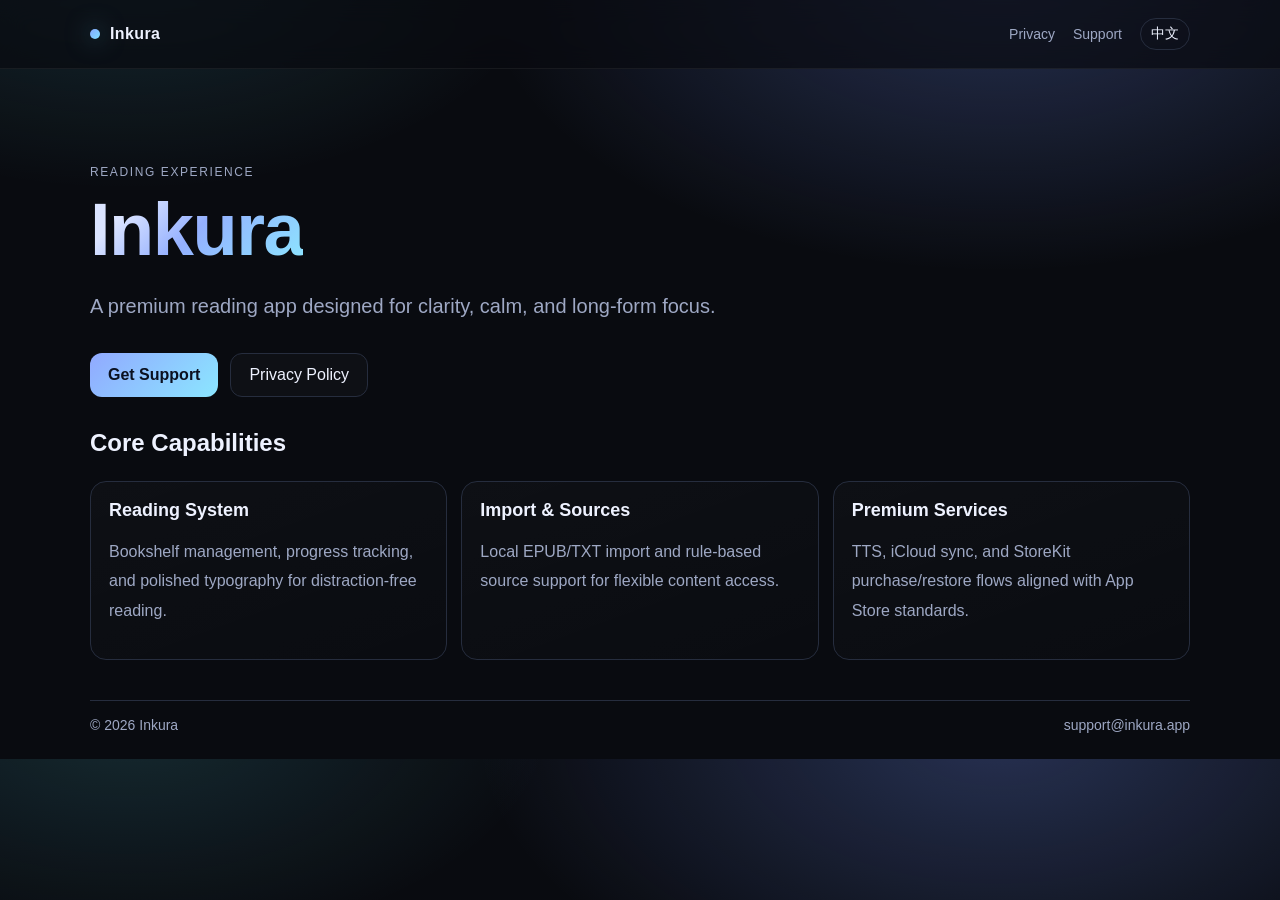
==== commit 440b38a8: "site(ui): redesign premium bilingual pages with English default" ====
--- a/index.html
+++ b/index.html
@@ -1,46 +1,57 @@
 <!doctype html>
-<html lang="zh-CN">
+<html lang="en">
 <head>
   <meta charset="UTF-8" />
   <meta name="viewport" content="width=device-width, initial-scale=1.0" />
-  <title>Inkura · 墨读</title>
-  <meta name="description" content="Inkura 墨读 - iOS 阅读应用，专注沉浸式阅读体验。" />
+  <title>Inkura · Read with Focus</title>
+  <meta name="description" content="Inkura is a premium reading app for focused, elegant, and immersive reading on iOS." />
   <link rel="stylesheet" href="./styles.css" />
 </head>
 <body>
   <header class="topbar">
-    <div class="brand">Inkura</div>
-    <nav>
-      <a href="./privacy.html">隐私政策</a>
-      <a href="./terms.html">服务条款</a>
-      <a href="./support.html">支持</a>
-    </nav>
+    <div class="shell topbar-inner">
+      <a class="brand" href="./index.html"><span class="dot"></span>Inkura</a>
+      <nav class="nav">
+        <a href="./privacy.html">Privacy</a>
+        <a href="./support.html">Support</a>
+        <a class="lang" href="./zh/index.html">中文</a>
+      </nav>
+    </div>
   </header>
 
-  <main class="hero">
-    <p class="tag">Read with Focus</p>
-    <h1>墨读 Inkura</h1>
-    <p class="subtitle">简洁 · 安静 · 有质感的阅读体验</p>
-    <div class="actions">
-      <a class="btn primary" href="./support.html">获取支持</a>
-      <a class="btn" href="./privacy.html">查看隐私政策</a>
-    </div>
+  <main class="shell">
+    <section class="hero">
+      <p class="eyebrow">Reading Experience</p>
+      <h1><span class="gradient-text">Inkura</span></h1>
+      <p class="subtitle">A premium reading app designed for clarity, calm, and long-form focus.</p>
+      <div class="actions">
+        <a class="btn primary" href="./support.html">Get Support</a>
+        <a class="btn" href="./privacy.html">Privacy Policy</a>
+      </div>
+    </section>
+
+    <section>
+      <h2 class="section-title">Core Capabilities</h2>
+      <div class="grid">
+        <article class="card">
+          <h3>Reading System</h3>
+          <p>Bookshelf management, progress tracking, and polished typography for distraction-free reading.</p>
+        </article>
+        <article class="card">
+          <h3>Import & Sources</h3>
+          <p>Local EPUB/TXT import and rule-based source support for flexible content access.</p>
+        </article>
+        <article class="card">
+          <h3>Premium Services</h3>
+          <p>TTS, iCloud sync, and StoreKit purchase/restore flows aligned with App Store standards.</p>
+        </article>
+      </div>
+    </section>
+
+    <footer>
+      <span>© 2026 Inkura</span>
+      <a href="mailto:support@inkura.app">support@inkura.app</a>
+    </footer>
   </main>
-
-  <section class="panel">
-    <h2>核心能力</h2>
-    <ul>
-      <li>书架与阅读进度管理</li>
-      <li>本地 EPUB / TXT 导入</li>
-      <li>书源规则引擎与内容净化</li>
-      <li>TTS 朗读与 iCloud 同步</li>
-      <li>StoreKit 购买与恢复购买</li>
-    </ul>
-  </section>
-
-  <footer>
-    <span>© 2026 Inkura</span>
-    <a href="mailto:support@inkura.app">support@inkura.app</a>
-  </footer>
 </body>
 </html>
--- a/styles.css
+++ b/styles.css
@@ -1,144 +1,244 @@
 :root {
-  --bg: #0f1115;
-  --panel: #171a21;
-  --text: #eef1f7;
-  --muted: #a3acbd;
-  --accent: #8ea7ff;
-  --line: #2a2f3b;
+  --bg: #090b10;
+  --bg-soft: #0e121a;
+  --card: #121723;
+  --line: #262d3e;
+  --text: #eef2ff;
+  --muted: #9ea8c4;
+  --accent: #86a8ff;
+  --accent-soft: #7fe0ff;
 }
 
 * {
   box-sizing: border-box;
 }
 
+html,
 body {
   margin: 0;
   padding: 0;
-  font-family: -apple-system, BlinkMacSystemFont, "Segoe UI", Roboto, "PingFang SC", "Microsoft YaHei", sans-serif;
-  background: radial-gradient(1200px 700px at 80% -10%, #27304a 0%, var(--bg) 50%);
-  color: var(--text);
+}
+
+body {
+  font-family: Inter, -apple-system, BlinkMacSystemFont, "Segoe UI", Roboto, "PingFang SC", "Microsoft YaHei", sans-serif;
+  color: var(--text);
+  background:
+    radial-gradient(900px 520px at 78% -4%, rgba(116, 148, 255, 0.28), transparent 58%),
+    radial-gradient(760px 420px at 10% -6%, rgba(101, 234, 255, 0.14), transparent 56%),
+    var(--bg);
 }
 
 a {
-  color: var(--accent);
+  color: inherit;
   text-decoration: none;
 }
 
+.shell {
+  width: min(1100px, 92vw);
+  margin: 0 auto;
+}
+
 .topbar {
-  max-width: 980px;
-  margin: 0 auto;
-  padding: 20px;
+  position: sticky;
+  top: 0;
+  z-index: 10;
+  backdrop-filter: blur(12px);
+  background: rgba(9, 11, 16, 0.7);
+  border-bottom: 1px solid rgba(255, 255, 255, 0.06);
+}
+
+.topbar-inner {
+  height: 68px;
   display: flex;
   align-items: center;
   justify-content: space-between;
 }
 
-.topbar nav {
-  display: flex;
-  gap: 16px;
-}
-
 .brand {
+  display: flex;
+  align-items: center;
+  gap: 10px;
   font-weight: 700;
-  letter-spacing: 0.5px;
+  letter-spacing: 0.4px;
+}
+
+.dot {
+  width: 10px;
+  height: 10px;
+  border-radius: 50%;
+  background: linear-gradient(135deg, var(--accent), var(--accent-soft));
+  box-shadow: 0 0 24px rgba(127, 224, 255, 0.5);
+}
+
+.nav {
+  display: flex;
+  align-items: center;
+  gap: 18px;
+  color: var(--muted);
+  font-size: 14px;
+}
+
+.nav a:hover {
+  color: var(--text);
+}
+
+.lang {
+  padding: 6px 10px;
+  border: 1px solid var(--line);
+  border-radius: 999px;
+  color: var(--text);
 }
 
 .hero {
-  max-width: 980px;
-  margin: 40px auto 24px;
-  padding: 24px 20px;
-}
-
-.tag {
-  color: var(--muted);
-  margin: 0;
+  padding: 84px 0 28px;
+}
+
+.eyebrow {
+  color: var(--muted);
+  letter-spacing: 1.6px;
+  text-transform: uppercase;
+  font-size: 12px;
 }
 
 h1 {
+  margin: 12px 0 14px;
+  font-size: clamp(42px, 8vw, 74px);
+  line-height: 1.05;
+  letter-spacing: -0.02em;
+}
+
+.gradient-text {
+  background: linear-gradient(135deg, #dbe4ff 20%, #94b0ff 50%, #8ce8ff 100%);
+  -webkit-background-clip: text;
+  background-clip: text;
+  color: transparent;
+}
+
+.subtitle {
+  max-width: 720px;
+  color: var(--muted);
+  font-size: clamp(16px, 2.2vw, 20px);
+  line-height: 1.7;
+}
+
+.actions {
+  margin-top: 30px;
+  display: flex;
+  flex-wrap: wrap;
+  gap: 12px;
+}
+
+.btn {
+  height: 44px;
+  padding: 0 18px;
+  border: 1px solid var(--line);
+  border-radius: 12px;
+  display: inline-flex;
+  align-items: center;
+  justify-content: center;
+  color: var(--text);
+  background: rgba(255, 255, 255, 0.02);
+}
+
+.btn.primary {
+  border: none;
+  color: #0a1020;
+  background: linear-gradient(135deg, #91a9ff, #8be6ff);
+  font-weight: 600;
+}
+
+.grid {
+  margin: 24px 0 40px;
+  display: grid;
+  grid-template-columns: repeat(12, 1fr);
+  gap: 14px;
+}
+
+.card {
+  grid-column: span 4;
+  background: linear-gradient(160deg, rgba(255, 255, 255, 0.02), rgba(255, 255, 255, 0.005));
+  border: 1px solid var(--line);
+  border-radius: 16px;
+  padding: 18px;
+}
+
+.card h3 {
+  margin: 0 0 10px;
+  font-size: 18px;
+}
+
+.card p,
+.doc p,
+.doc li {
+  color: var(--muted);
+  line-height: 1.85;
+}
+
+.section-title {
+  margin: 4px 0 10px;
+  font-size: 24px;
+}
+
+.doc {
+  margin: 34px 0;
+  padding: 22px;
+  border-radius: 16px;
+  border: 1px solid var(--line);
+  background: var(--card);
+}
+
+.doc h1 {
+  font-size: clamp(32px, 6vw, 48px);
   margin: 8px 0 10px;
-  font-size: 48px;
-  line-height: 1.1;
-}
-
-.subtitle {
-  margin: 0;
-  color: var(--muted);
-}
-
-.actions {
-  margin-top: 24px;
-  display: flex;
+}
+
+.doc h2 {
+  margin: 22px 0 10px;
+  font-size: 22px;
+}
+
+.meta {
+  color: var(--muted);
+  font-size: 14px;
+}
+
+footer {
+  margin: 22px 0 26px;
+  border-top: 1px solid var(--line);
+  padding-top: 16px;
+  color: var(--muted);
+  display: flex;
+  justify-content: space-between;
+  align-items: center;
   gap: 12px;
-  flex-wrap: wrap;
-}
-
-.btn {
-  border: 1px solid var(--line);
-  color: var(--text);
-  padding: 10px 16px;
-  border-radius: 12px;
-  background: rgba(255, 255, 255, 0.03);
-}
-
-.btn.primary {
-  background: linear-gradient(135deg, #7d96ff, #7ac7ff);
-  color: #0d1220;
-  border: none;
-  font-weight: 600;
-}
-
-.panel,
-.doc {
-  max-width: 980px;
-  margin: 16px auto 32px;
-  padding: 20px;
-  border: 1px solid var(--line);
-  border-radius: 16px;
-  background: var(--panel);
-}
-
-.panel ul,
-.doc ul {
-  color: var(--muted);
-  line-height: 1.9;
-}
-
-.doc h2 {
-  margin-top: 22px;
-}
-
-.doc h3 {
-  margin-bottom: 6px;
-}
-
-.doc p {
-  color: var(--muted);
-  line-height: 1.8;
-}
-
-footer {
-  max-width: 980px;
-  margin: 0 auto 24px;
-  padding: 0 20px;
-  color: var(--muted);
-  display: flex;
-  justify-content: space-between;
   font-size: 14px;
 }
 
+@media (max-width: 900px) {
+  .card {
+    grid-column: span 6;
+  }
+}
+
 @media (max-width: 640px) {
-  h1 {
-    font-size: 36px;
-  }
-
-  .topbar {
+  .topbar-inner {
+    height: auto;
+    padding: 12px 0;
     flex-direction: column;
     align-items: flex-start;
     gap: 10px;
   }
 
+  .hero {
+    padding-top: 48px;
+  }
+
+  .card {
+    grid-column: span 12;
+  }
+
   footer {
     flex-direction: column;
-    gap: 6px;
-  }
-}
+    align-items: flex-start;
+  }
+}
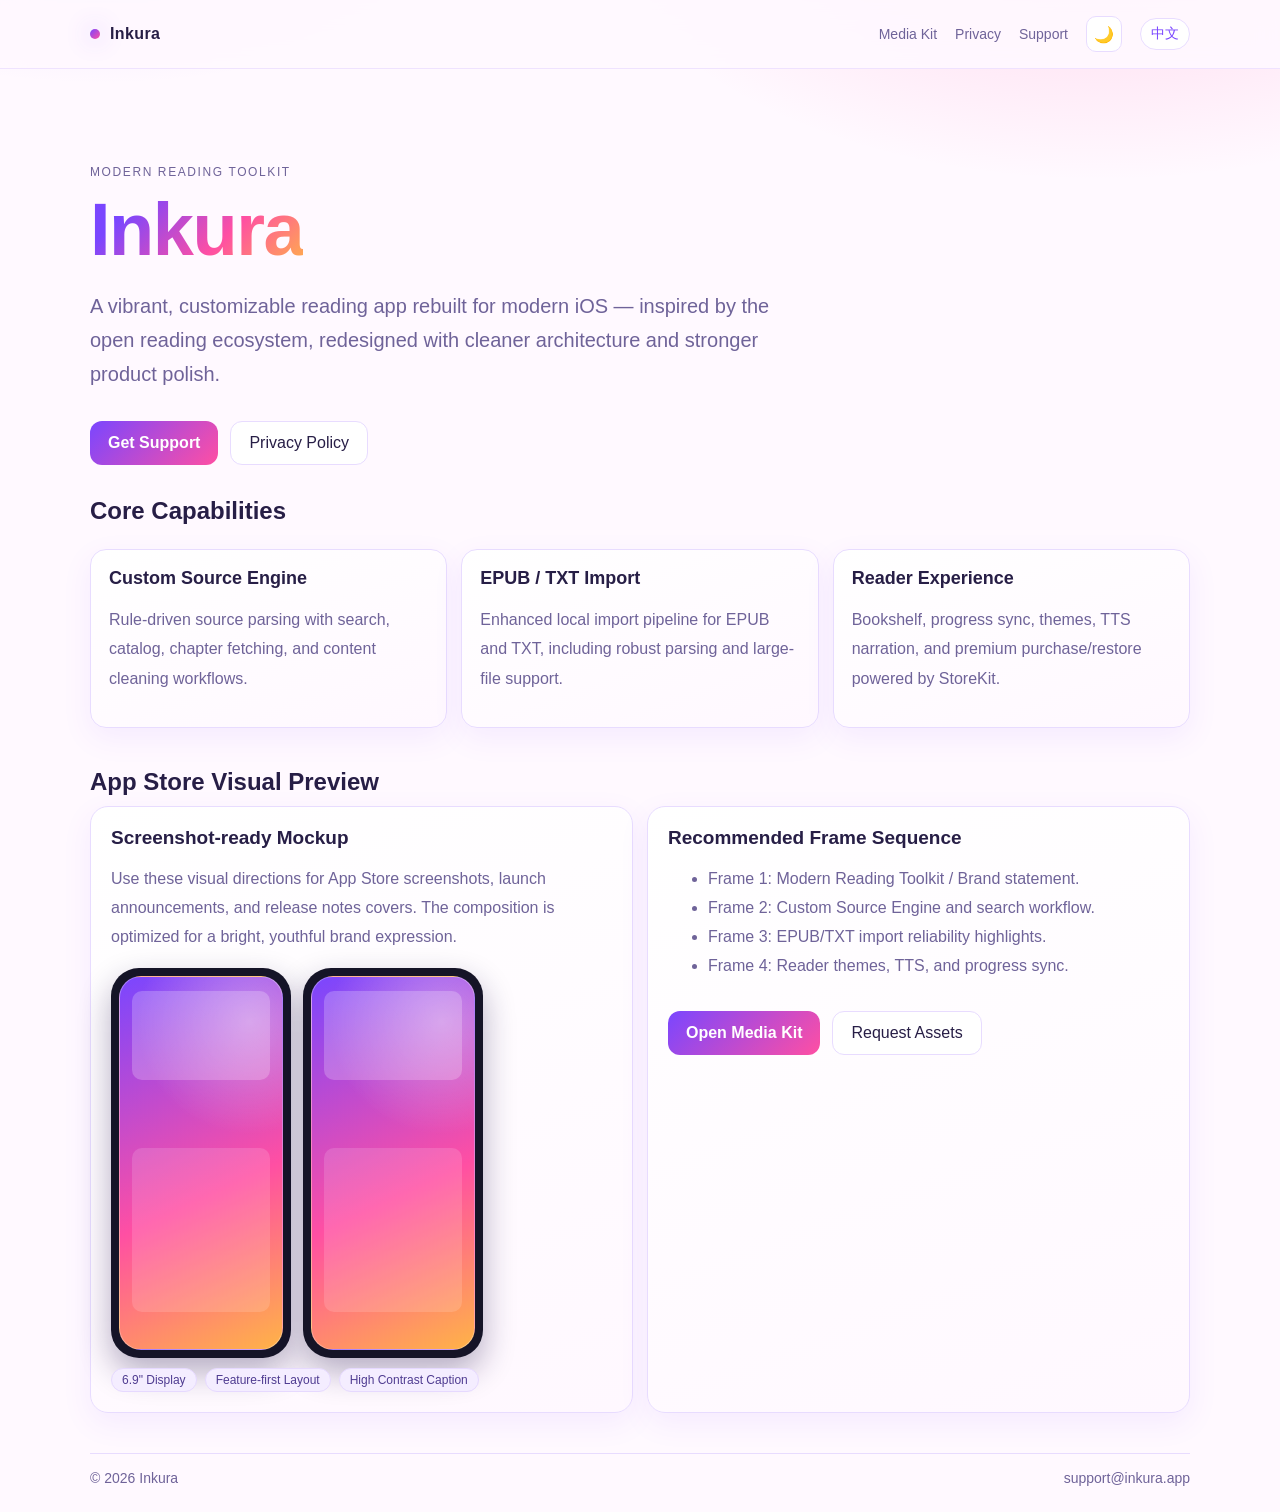
==== commit 3c455c88: "feat(site): add dark mode toggle and remove open-reading wording" ====
--- a/index.html
+++ b/index.html
@@ -3,17 +3,20 @@
 <head>
   <meta charset="UTF-8" />
   <meta name="viewport" content="width=device-width, initial-scale=1.0" />
-  <title>Inkura · Read with Focus</title>
-  <meta name="description" content="Inkura is a premium reading app for focused, elegant, and immersive reading on iOS." />
+  <title>Inkura · Vibrant Reading Toolkit</title>
+  <meta name="description" content="Inkura is a modern reading toolkit with custom sources, local EPUB/TXT import, and immersive reading experience." />
   <link rel="stylesheet" href="./styles.css" />
+  <script src="./theme.js" defer></script>
 </head>
 <body>
   <header class="topbar">
     <div class="shell topbar-inner">
       <a class="brand" href="./index.html"><span class="dot"></span>Inkura</a>
       <nav class="nav">
+        <a href="./media-kit.html">Media Kit</a>
         <a href="./privacy.html">Privacy</a>
         <a href="./support.html">Support</a>
+        <button class="theme-toggle" type="button" data-theme-toggle aria-label="Toggle dark mode" title="Dark">🌙</button>
         <a class="lang" href="./zh/index.html">中文</a>
       </nav>
     </div>
@@ -21,9 +24,9 @@
 
   <main class="shell">
     <section class="hero">
-      <p class="eyebrow">Reading Experience</p>
+      <p class="eyebrow">Modern Reading Toolkit</p>
       <h1><span class="gradient-text">Inkura</span></h1>
-      <p class="subtitle">A premium reading app designed for clarity, calm, and long-form focus.</p>
+      <p class="subtitle">A vibrant, customizable reading app rebuilt for modern iOS — inspired by the open reading ecosystem, redesigned with cleaner architecture and stronger product polish.</p>
       <div class="actions">
         <a class="btn primary" href="./support.html">Get Support</a>
         <a class="btn" href="./privacy.html">Privacy Policy</a>
@@ -34,16 +37,48 @@
       <h2 class="section-title">Core Capabilities</h2>
       <div class="grid">
         <article class="card">
-          <h3>Reading System</h3>
-          <p>Bookshelf management, progress tracking, and polished typography for distraction-free reading.</p>
+          <h3>Custom Source Engine</h3>
+          <p>Rule-driven source parsing with search, catalog, chapter fetching, and content cleaning workflows.</p>
         </article>
         <article class="card">
-          <h3>Import & Sources</h3>
-          <p>Local EPUB/TXT import and rule-based source support for flexible content access.</p>
+          <h3>EPUB / TXT Import</h3>
+          <p>Enhanced local import pipeline for EPUB and TXT, including robust parsing and large-file support.</p>
         </article>
         <article class="card">
-          <h3>Premium Services</h3>
-          <p>TTS, iCloud sync, and StoreKit purchase/restore flows aligned with App Store standards.</p>
+          <h3>Reader Experience</h3>
+          <p>Bookshelf, progress sync, themes, TTS narration, and premium purchase/restore powered by StoreKit.</p>
+        </article>
+      </div>
+    </section>
+
+    <section>
+      <h2 class="section-title">App Store Visual Preview</h2>
+      <div class="showcase">
+        <article class="panel">
+          <h3>Screenshot-ready Mockup</h3>
+          <p>Use these visual directions for App Store screenshots, launch announcements, and release notes covers. The composition is optimized for a bright, youthful brand expression.</p>
+          <div class="mockup-wrap">
+            <div class="phone"><div class="phone-screen"></div></div>
+            <div class="phone"><div class="phone-screen"></div></div>
+          </div>
+          <div class="chips">
+            <span class="chip">6.9" Display</span>
+            <span class="chip">Feature-first Layout</span>
+            <span class="chip">High Contrast Caption</span>
+          </div>
+        </article>
+        <article class="panel">
+          <h3>Recommended Frame Sequence</h3>
+          <ul>
+            <li>Frame 1: Modern Reading Toolkit / Brand statement.</li>
+            <li>Frame 2: Custom Source Engine and search workflow.</li>
+            <li>Frame 3: EPUB/TXT import reliability highlights.</li>
+            <li>Frame 4: Reader themes, TTS, and progress sync.</li>
+          </ul>
+          <div class="actions">
+            <a class="btn primary" href="./media-kit.html">Open Media Kit</a>
+            <a class="btn" href="mailto:support@inkura.app">Request Assets</a>
+          </div>
         </article>
       </div>
     </section>
--- a/styles.css
+++ b/styles.css
@@ -1,12 +1,27 @@
 :root {
-  --bg: #090b10;
-  --bg-soft: #0e121a;
-  --card: #121723;
-  --line: #262d3e;
-  --text: #eef2ff;
-  --muted: #9ea8c4;
-  --accent: #86a8ff;
-  --accent-soft: #7fe0ff;
+  --bg: #fff9ff;
+  --bg-soft: #f8f3ff;
+  --card: #ffffff;
+  --line: #e8dcff;
+  --text: #271e46;
+  --muted: #6f6399;
+  --accent: #7a46ff;
+  --accent-soft: #ff4fa3;
+  --mint: #22d3b6;
+  --sun: #ffb347;
+}
+
+:root[data-theme="dark"] {
+  --bg: #0f1120;
+  --bg-soft: #14172a;
+  --card: #181b31;
+  --line: #2a2f4f;
+  --text: #f0efff;
+  --muted: #b6b2d9;
+  --accent: #9a79ff;
+  --accent-soft: #ff6cb7;
+  --mint: #34d5bb;
+  --sun: #ffc062;
 }
 
 * {
@@ -23,8 +38,17 @@
   font-family: Inter, -apple-system, BlinkMacSystemFont, "Segoe UI", Roboto, "PingFang SC", "Microsoft YaHei", sans-serif;
   color: var(--text);
   background:
-    radial-gradient(900px 520px at 78% -4%, rgba(116, 148, 255, 0.28), transparent 58%),
-    radial-gradient(760px 420px at 10% -6%, rgba(101, 234, 255, 0.14), transparent 56%),
+    radial-gradient(900px 520px at 86% -8%, rgba(255, 79, 163, 0.24), transparent 58%),
+    radial-gradient(760px 420px at 8% -10%, rgba(122, 70, 255, 0.2), transparent 56%),
+    radial-gradient(700px 420px at 50% -14%, rgba(34, 211, 182, 0.18), transparent 58%),
+    var(--bg);
+}
+
+:root[data-theme="dark"] body {
+  background:
+    radial-gradient(900px 520px at 86% -8%, rgba(255, 108, 183, 0.2), transparent 58%),
+    radial-gradient(760px 420px at 8% -10%, rgba(154, 121, 255, 0.2), transparent 56%),
+    radial-gradient(700px 420px at 50% -14%, rgba(52, 213, 187, 0.15), transparent 58%),
     var(--bg);
 }
 
@@ -43,8 +67,13 @@
   top: 0;
   z-index: 10;
   backdrop-filter: blur(12px);
-  background: rgba(9, 11, 16, 0.7);
-  border-bottom: 1px solid rgba(255, 255, 255, 0.06);
+  background: rgba(255, 249, 255, 0.9);
+  border-bottom: 1px solid rgba(122, 70, 255, 0.12);
+}
+
+:root[data-theme="dark"] .topbar {
+  background: rgba(15, 17, 32, 0.86);
+  border-bottom: 1px solid rgba(154, 121, 255, 0.24);
 }
 
 .topbar-inner {
@@ -67,7 +96,7 @@
   height: 10px;
   border-radius: 50%;
   background: linear-gradient(135deg, var(--accent), var(--accent-soft));
-  box-shadow: 0 0 24px rgba(127, 224, 255, 0.5);
+  box-shadow: 0 0 24px rgba(122, 70, 255, 0.45);
 }
 
 .nav {
@@ -86,7 +115,30 @@
   padding: 6px 10px;
   border: 1px solid var(--line);
   border-radius: 999px;
+  color: var(--accent);
+  background: #fff;
+}
+
+:root[data-theme="dark"] .lang {
+  background: #1d2138;
+}
+
+.theme-toggle {
+  width: 36px;
+  height: 36px;
+  border-radius: 10px;
+  border: 1px solid var(--line);
+  background: #fff;
   color: var(--text);
+  cursor: pointer;
+  font-size: 16px;
+  display: inline-flex;
+  align-items: center;
+  justify-content: center;
+}
+
+:root[data-theme="dark"] .theme-toggle {
+  background: #1d2138;
 }
 
 .hero {
@@ -108,7 +160,7 @@
 }
 
 .gradient-text {
-  background: linear-gradient(135deg, #dbe4ff 20%, #94b0ff 50%, #8ce8ff 100%);
+  background: linear-gradient(135deg, #7a46ff 20%, #ff4fa3 62%, #ffb347 100%);
   -webkit-background-clip: text;
   background-clip: text;
   color: transparent;
@@ -137,13 +189,17 @@
   align-items: center;
   justify-content: center;
   color: var(--text);
-  background: rgba(255, 255, 255, 0.02);
+  background: #fff;
+}
+
+:root[data-theme="dark"] .btn {
+  background: #1a1e35;
 }
 
 .btn.primary {
   border: none;
-  color: #0a1020;
-  background: linear-gradient(135deg, #91a9ff, #8be6ff);
+  color: #fff;
+  background: linear-gradient(135deg, #7a46ff, #ff4fa3);
   font-weight: 600;
 }
 
@@ -154,12 +210,121 @@
   gap: 14px;
 }
 
+.showcase {
+  margin: 10px 0 40px;
+  display: grid;
+  grid-template-columns: repeat(12, 1fr);
+  gap: 14px;
+}
+
+.panel {
+  grid-column: span 6;
+  background: linear-gradient(160deg, #fff, #fff8ff);
+  border: 1px solid var(--line);
+  border-radius: 18px;
+  padding: 20px;
+  box-shadow: 0 10px 30px rgba(122, 70, 255, 0.08);
+}
+
+:root[data-theme="dark"] .panel {
+  background: linear-gradient(160deg, #181b31, #15182b);
+}
+
+.panel h3 {
+  margin: 0 0 10px;
+  font-size: 19px;
+}
+
+.panel p,
+.panel li {
+  color: var(--muted);
+  line-height: 1.8;
+}
+
+.mockup-wrap {
+  margin-top: 12px;
+  display: flex;
+  gap: 12px;
+  flex-wrap: wrap;
+}
+
+.phone {
+  width: 180px;
+  aspect-ratio: 9 / 19.5;
+  border-radius: 28px;
+  padding: 8px;
+  background: #151427;
+  box-shadow: 0 14px 32px rgba(24, 13, 67, 0.32);
+}
+
+.phone-screen {
+  width: 100%;
+  height: 100%;
+  border-radius: 22px;
+  border: 1px solid rgba(255, 255, 255, 0.3);
+  background:
+    radial-gradient(circle at 80% 12%, rgba(255, 255, 255, 0.36), transparent 32%),
+    linear-gradient(155deg, #7a46ff, #ff4fa3 58%, #ffb347 100%);
+  position: relative;
+  overflow: hidden;
+}
+
+.phone-screen::before,
+.phone-screen::after {
+  content: "";
+  position: absolute;
+  left: 12px;
+  right: 12px;
+  border-radius: 10px;
+}
+
+.phone-screen::before {
+  top: 14px;
+  height: 24%;
+  background: rgba(255, 255, 255, 0.22);
+}
+
+.phone-screen::after {
+  top: 46%;
+  height: 44%;
+  background: rgba(255, 255, 255, 0.14);
+}
+
+.chips {
+  display: flex;
+  flex-wrap: wrap;
+  gap: 8px;
+  margin-top: 10px;
+}
+
+.chip {
+  display: inline-flex;
+  align-items: center;
+  padding: 4px 10px;
+  border-radius: 999px;
+  font-size: 12px;
+  color: #4f3c91;
+  background: #f4edff;
+  border: 1px solid #e6d9ff;
+}
+
+:root[data-theme="dark"] .chip {
+  color: #d8d0ff;
+  background: #242949;
+  border-color: #343b63;
+}
+
 .card {
   grid-column: span 4;
-  background: linear-gradient(160deg, rgba(255, 255, 255, 0.02), rgba(255, 255, 255, 0.005));
+  background: linear-gradient(160deg, #fff, #fff8ff);
   border: 1px solid var(--line);
   border-radius: 16px;
   padding: 18px;
+  box-shadow: 0 10px 30px rgba(122, 70, 255, 0.08);
+}
+
+:root[data-theme="dark"] .card {
+  background: linear-gradient(160deg, #181b31, #15182b);
 }
 
 .card h3 {
@@ -185,6 +350,7 @@
   border-radius: 16px;
   border: 1px solid var(--line);
   background: var(--card);
+  box-shadow: 0 12px 34px rgba(122, 70, 255, 0.08);
 }
 
 .doc h1 {
@@ -217,6 +383,10 @@
 @media (max-width: 900px) {
   .card {
     grid-column: span 6;
+  }
+
+  .panel {
+    grid-column: span 12;
   }
 }
 
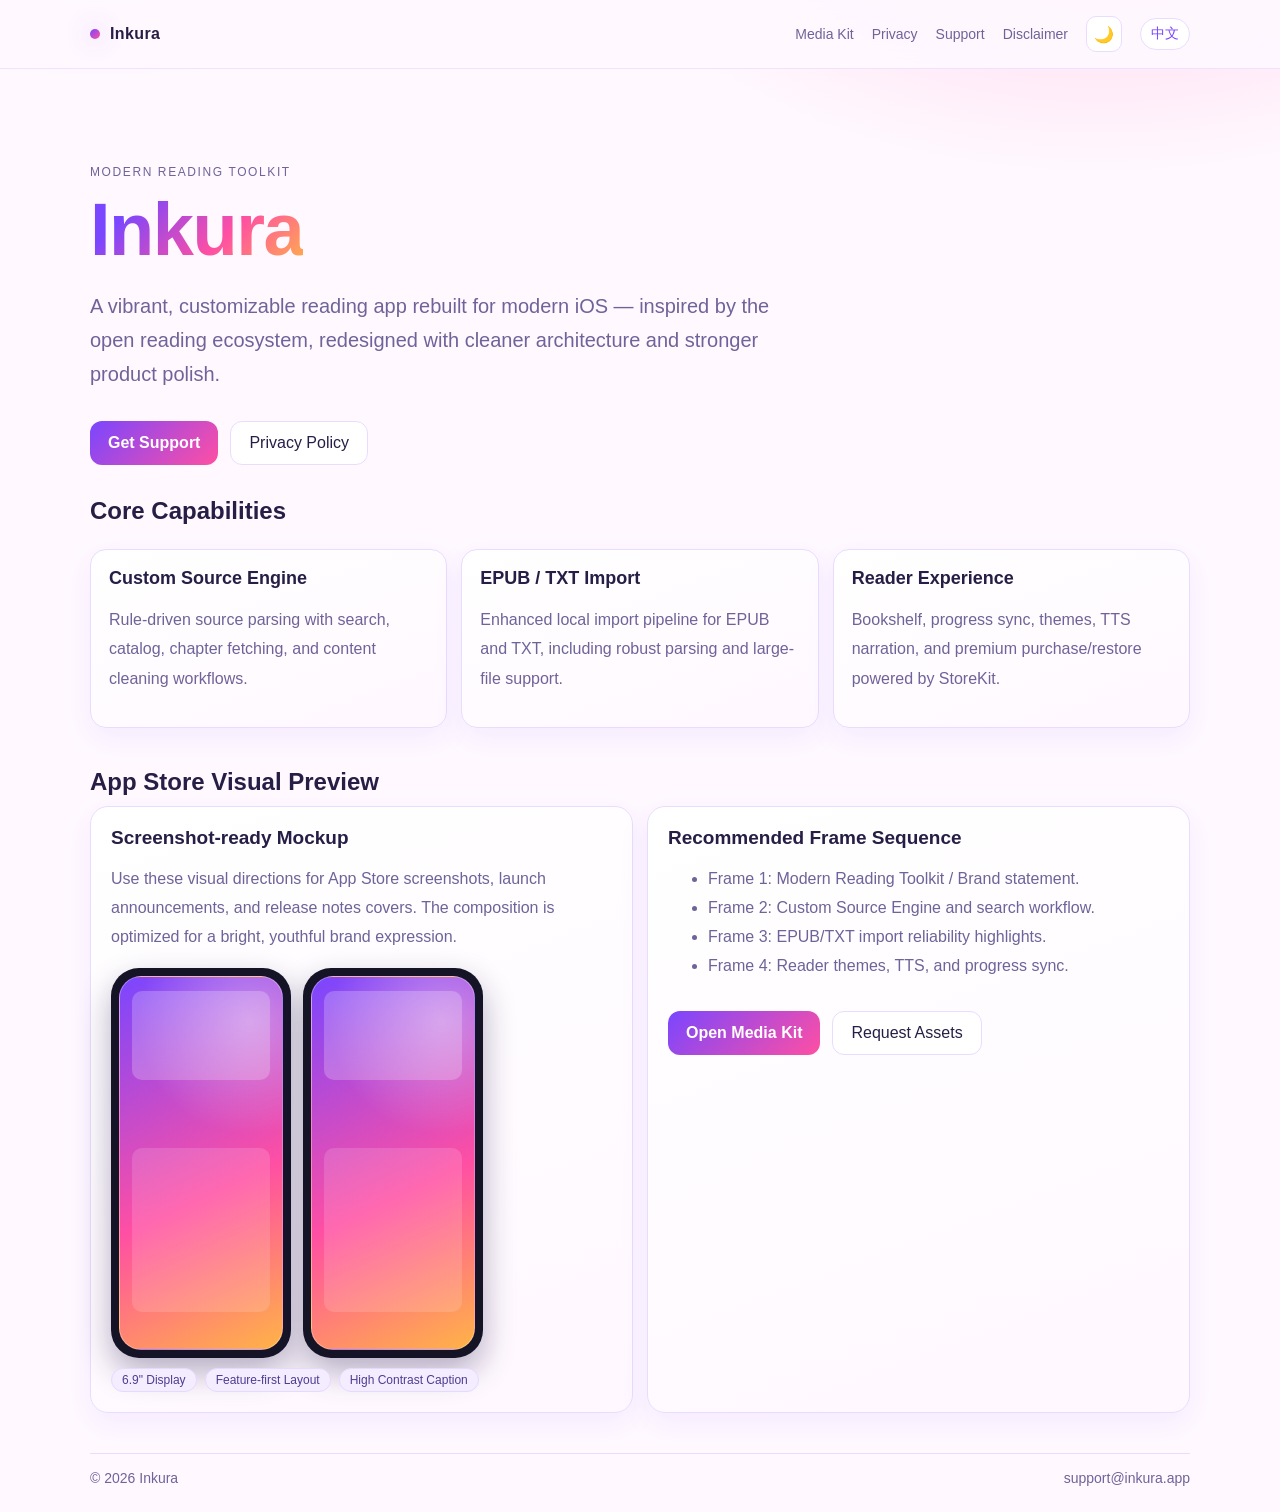
==== commit 10149381: "feat(site): add bilingual disclaimer pages and nav links" ====
--- a/index.html
+++ b/index.html
@@ -16,6 +16,7 @@
         <a href="./media-kit.html">Media Kit</a>
         <a href="./privacy.html">Privacy</a>
         <a href="./support.html">Support</a>
+        <a href="./disclaimer.html">Disclaimer</a>
         <button class="theme-toggle" type="button" data-theme-toggle aria-label="Toggle dark mode" title="Dark">🌙</button>
         <a class="lang" href="./zh/index.html">中文</a>
       </nav>
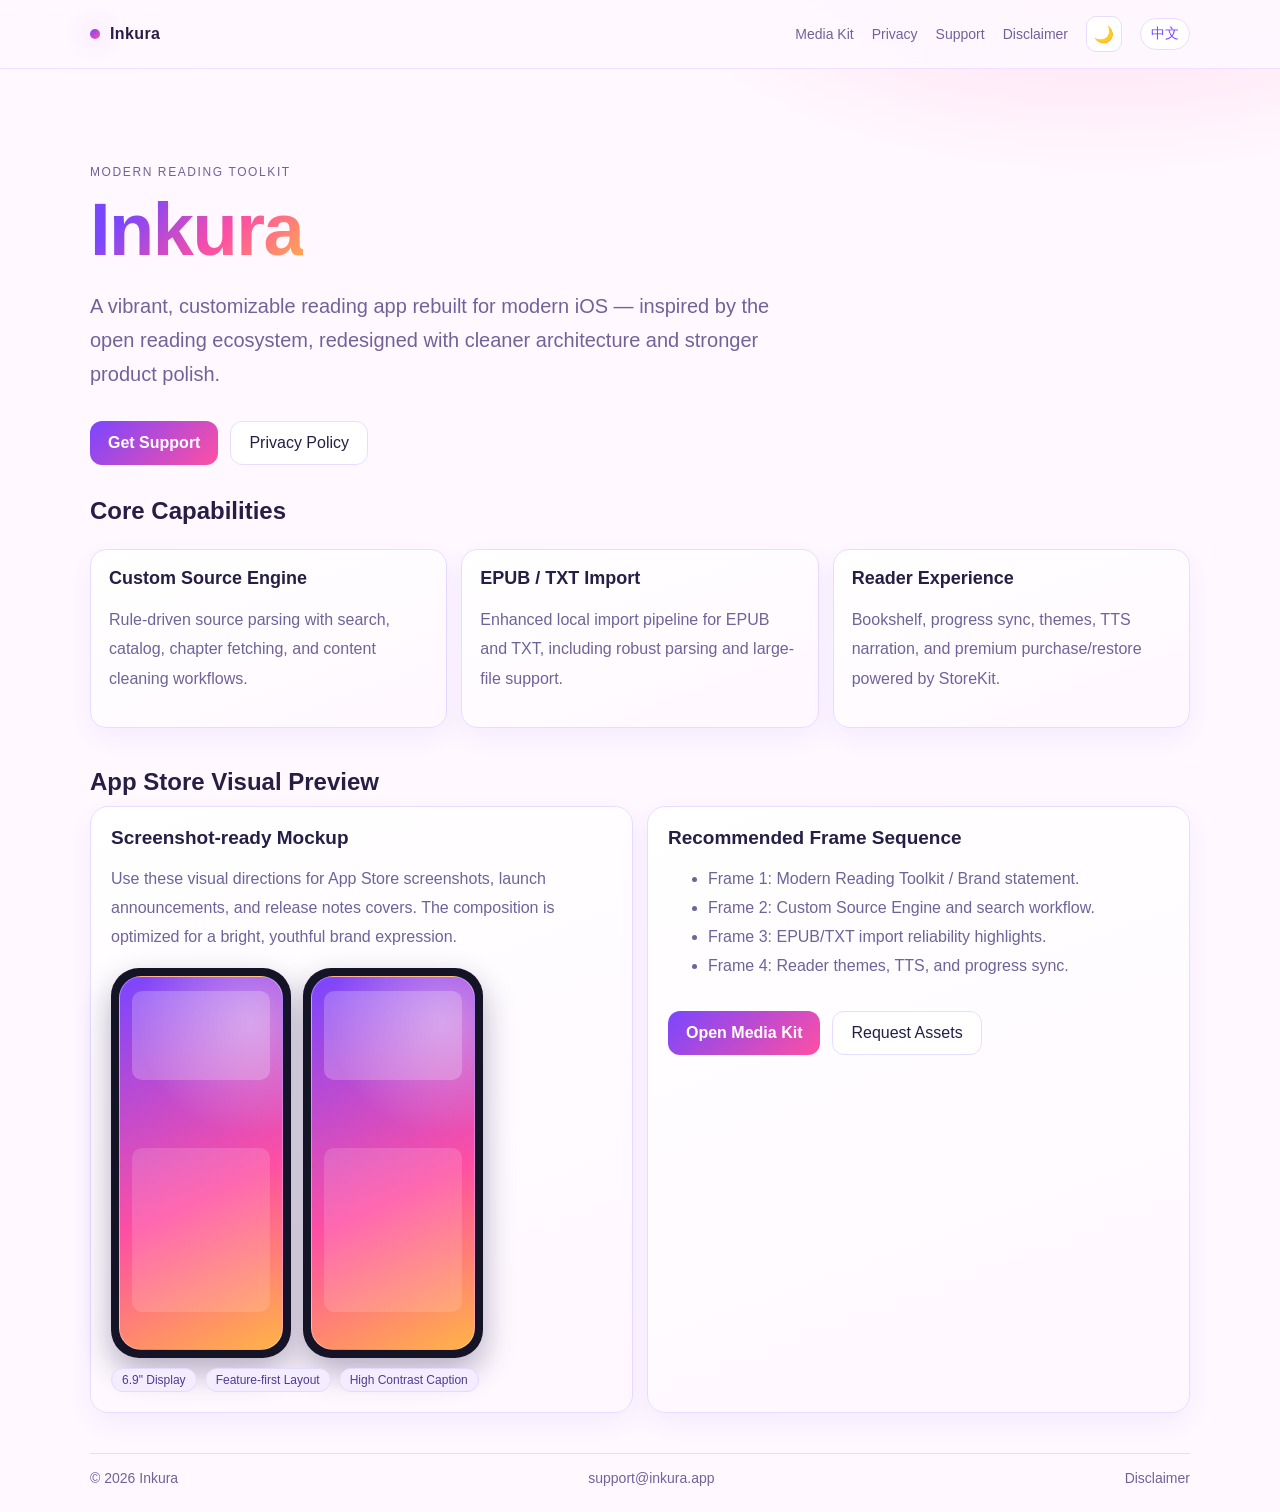
==== commit c6b4a9ba: "feat(site): add disclaimer link to all footers" ====
--- a/index.html
+++ b/index.html
@@ -87,6 +87,7 @@
     <footer>
       <span>© 2026 Inkura</span>
       <a href="mailto:support@inkura.app">support@inkura.app</a>
+      <a href="./disclaimer.html">Disclaimer</a>
     </footer>
   </main>
 </body>
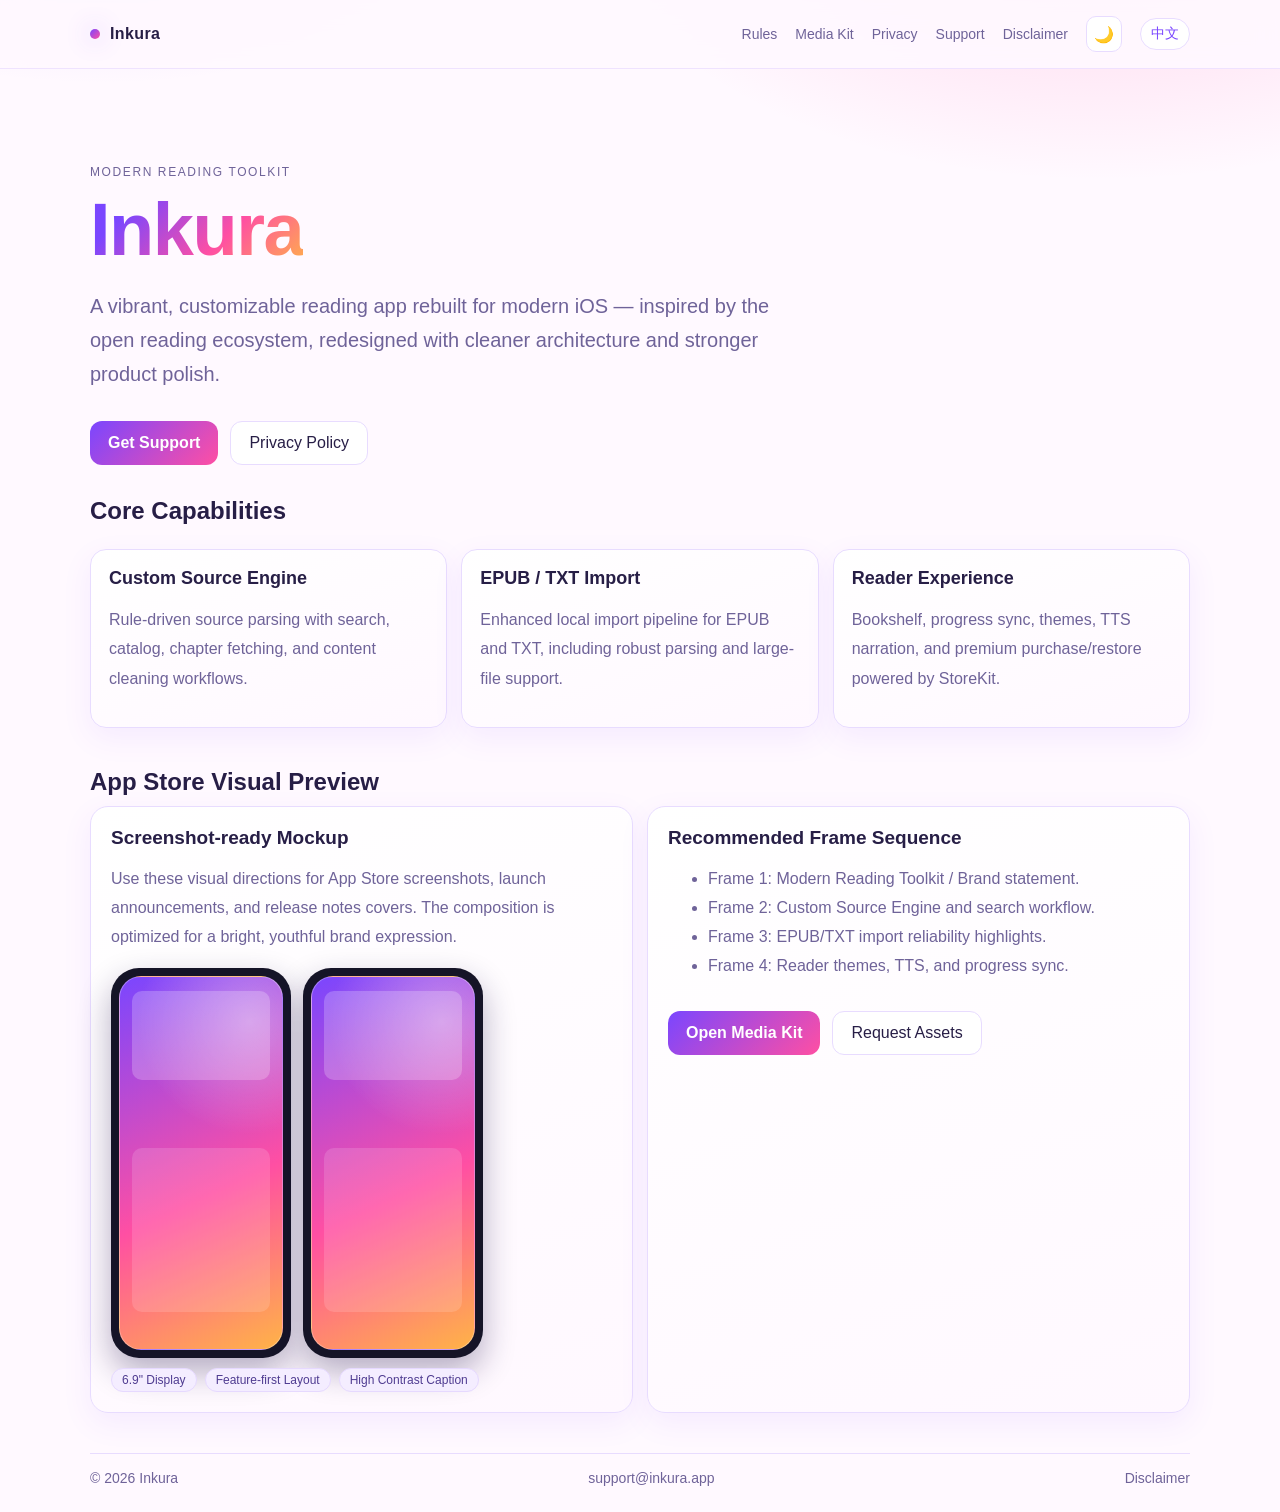
==== commit 756c309c: "feat(site): add bilingual in-house rules guide and replace tutorial links" ====
--- a/index.html
+++ b/index.html
@@ -13,6 +13,7 @@
     <div class="shell topbar-inner">
       <a class="brand" href="./index.html"><span class="dot"></span>Inkura</a>
       <nav class="nav">
+        <a href="./rule-guide.html">Rules</a>
         <a href="./media-kit.html">Media Kit</a>
         <a href="./privacy.html">Privacy</a>
         <a href="./support.html">Support</a>
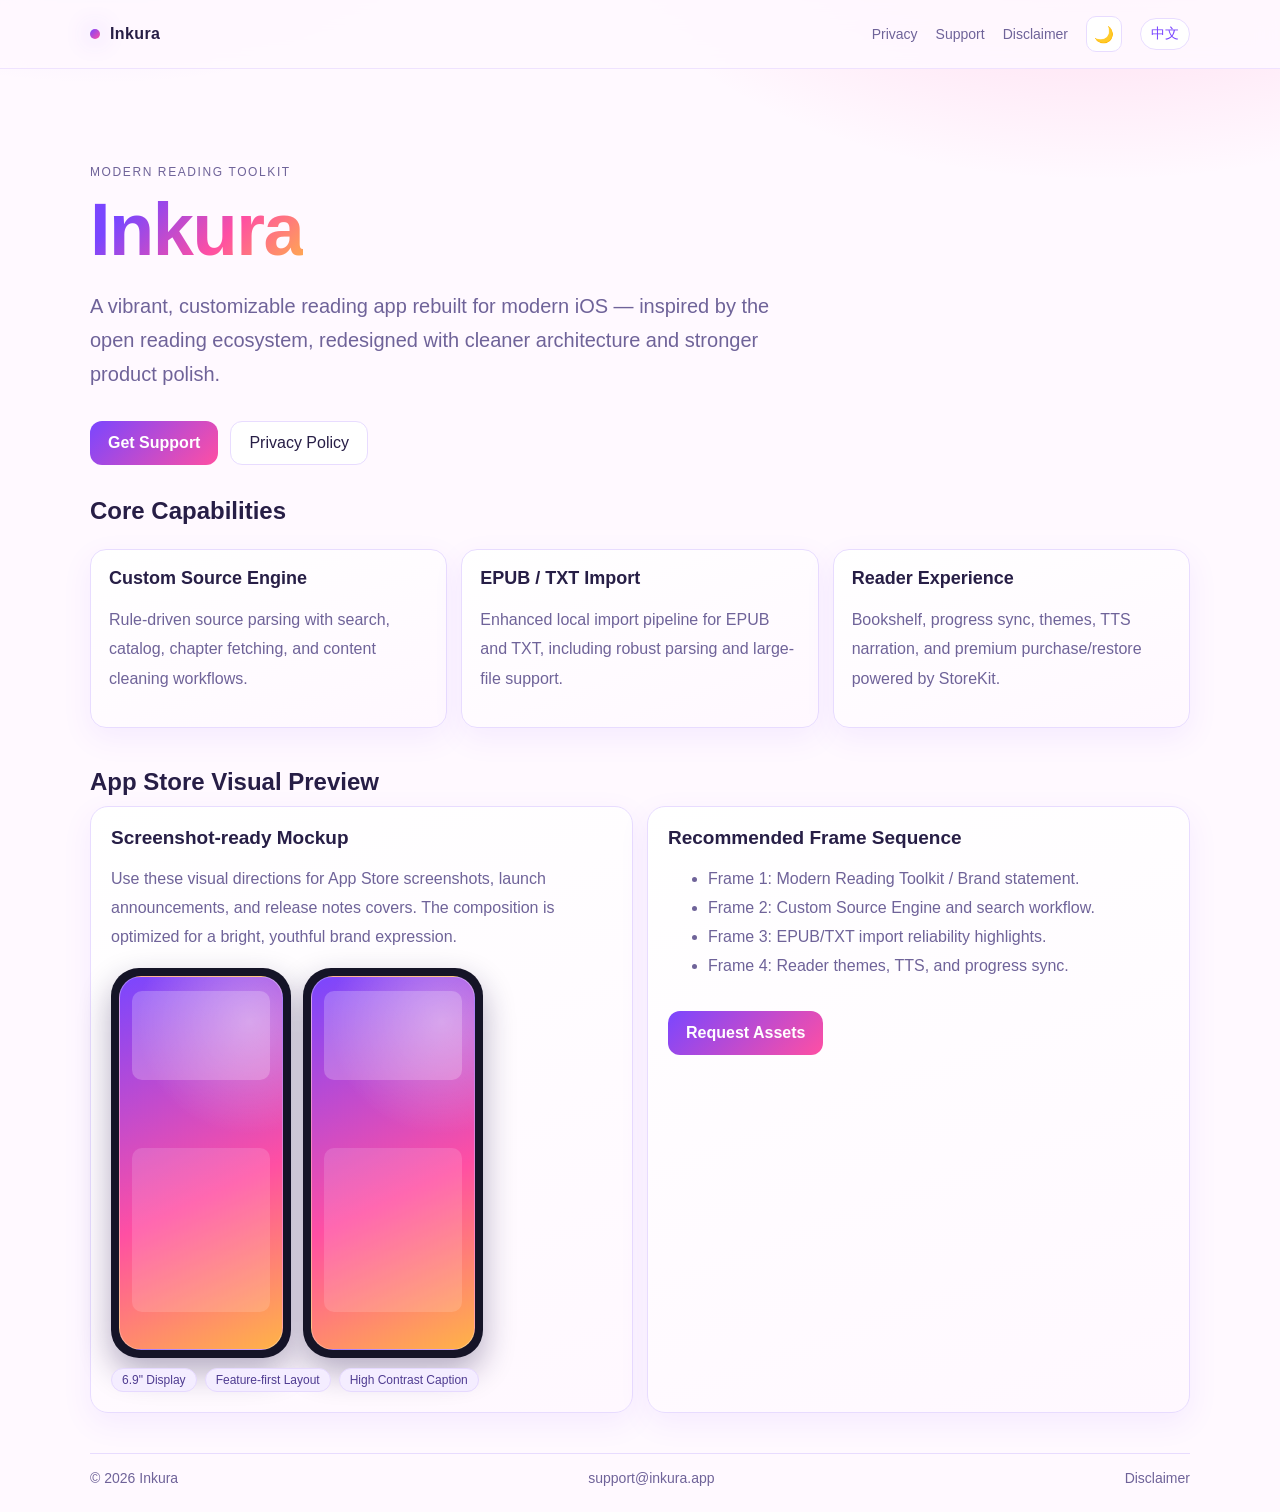
==== commit 85b3bbb2: "chore(site): hide rules and media kit links from public pages" ====
--- a/index.html
+++ b/index.html
@@ -13,8 +13,6 @@
     <div class="shell topbar-inner">
       <a class="brand" href="./index.html"><span class="dot"></span>Inkura</a>
       <nav class="nav">
-        <a href="./rule-guide.html">Rules</a>
-        <a href="./media-kit.html">Media Kit</a>
         <a href="./privacy.html">Privacy</a>
         <a href="./support.html">Support</a>
         <a href="./disclaimer.html">Disclaimer</a>
@@ -78,8 +76,7 @@
             <li>Frame 4: Reader themes, TTS, and progress sync.</li>
           </ul>
           <div class="actions">
-            <a class="btn primary" href="./media-kit.html">Open Media Kit</a>
-            <a class="btn" href="mailto:support@inkura.app">Request Assets</a>
+            <a class="btn primary" href="mailto:support@inkura.app">Request Assets</a>
           </div>
         </article>
       </div>
